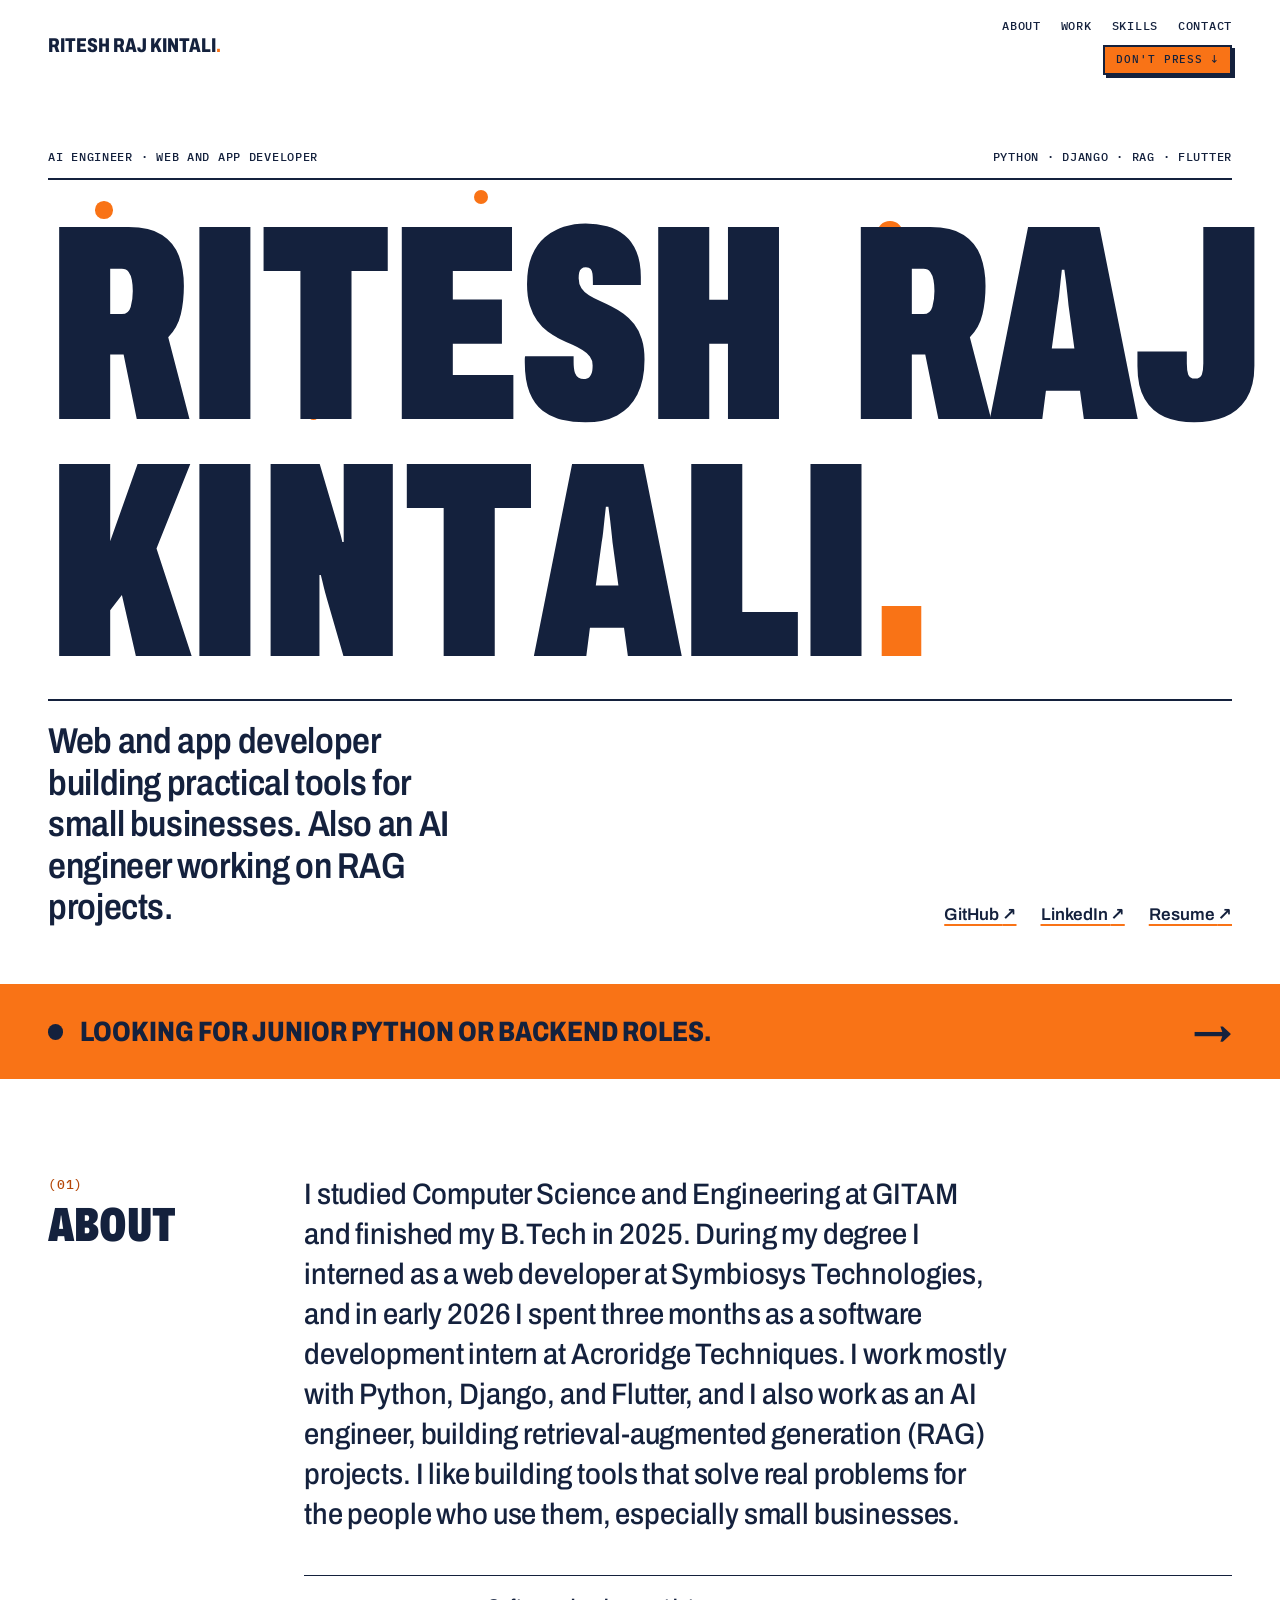
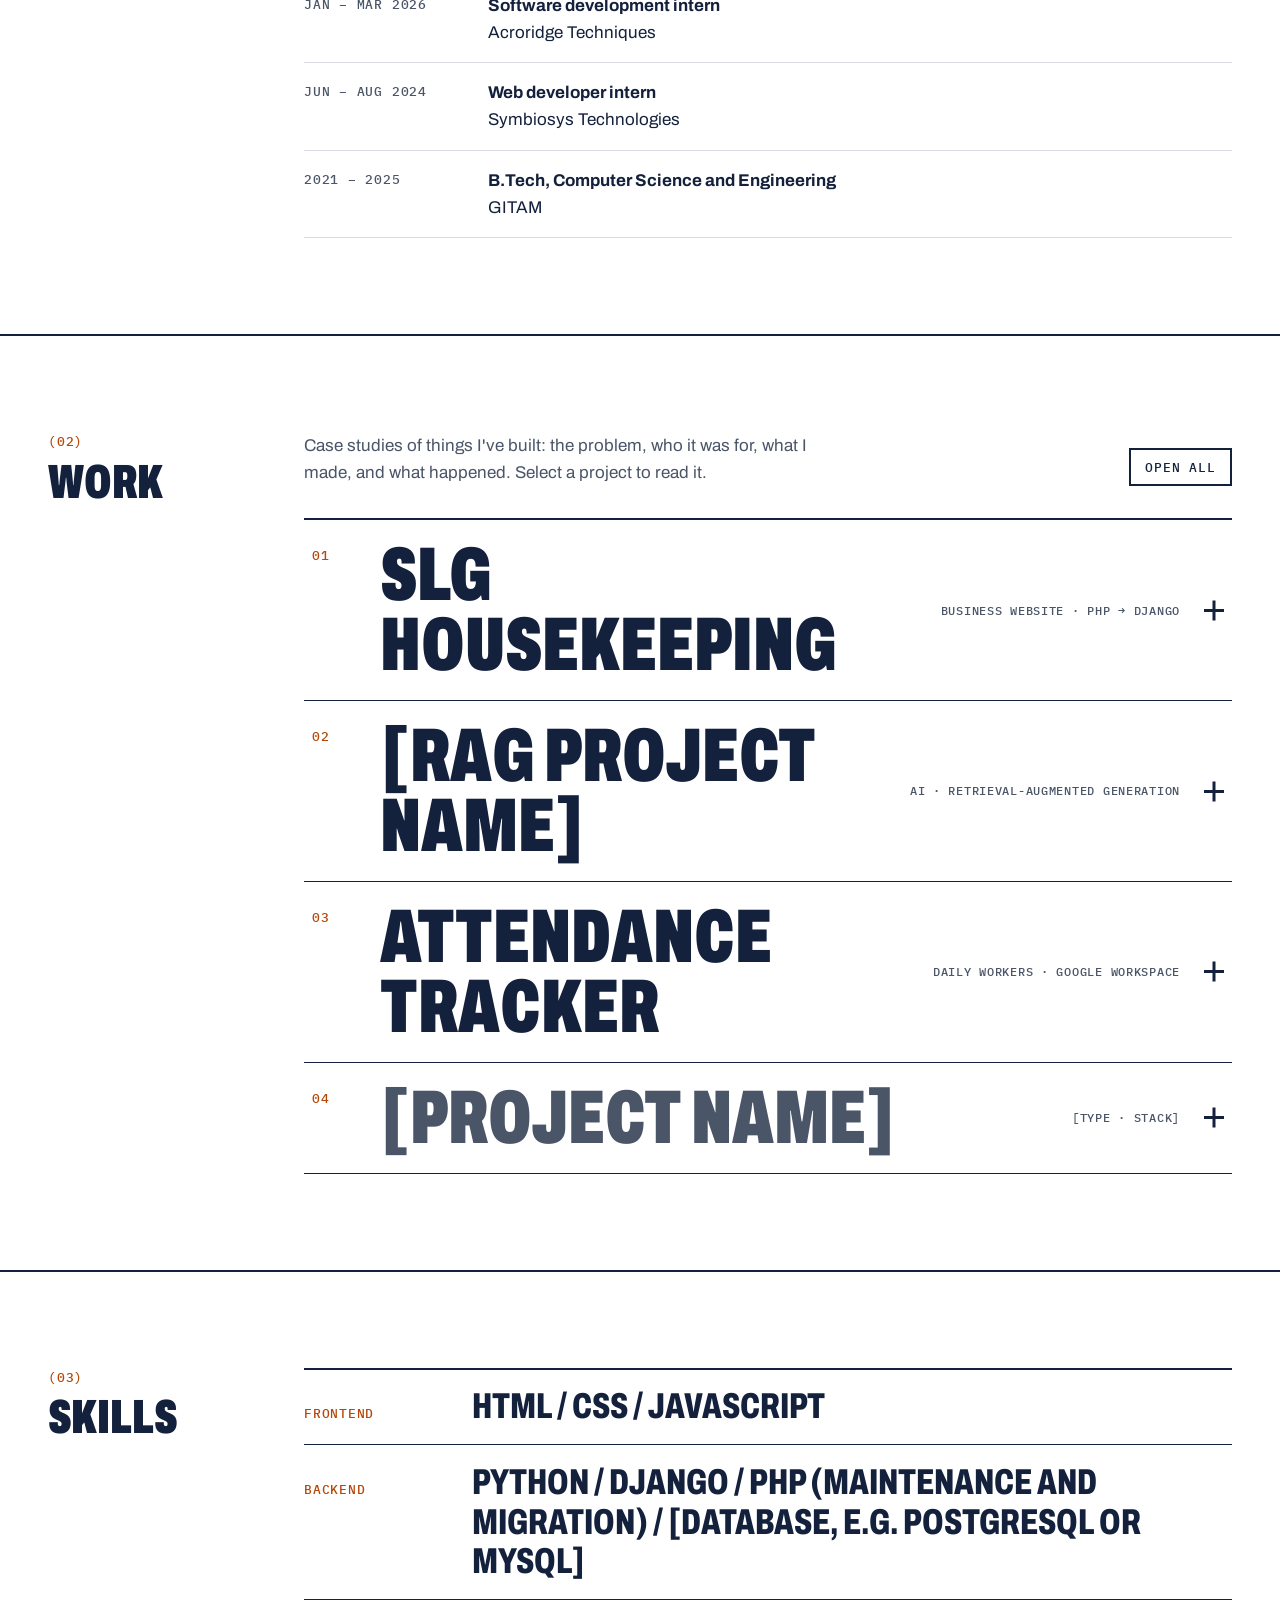
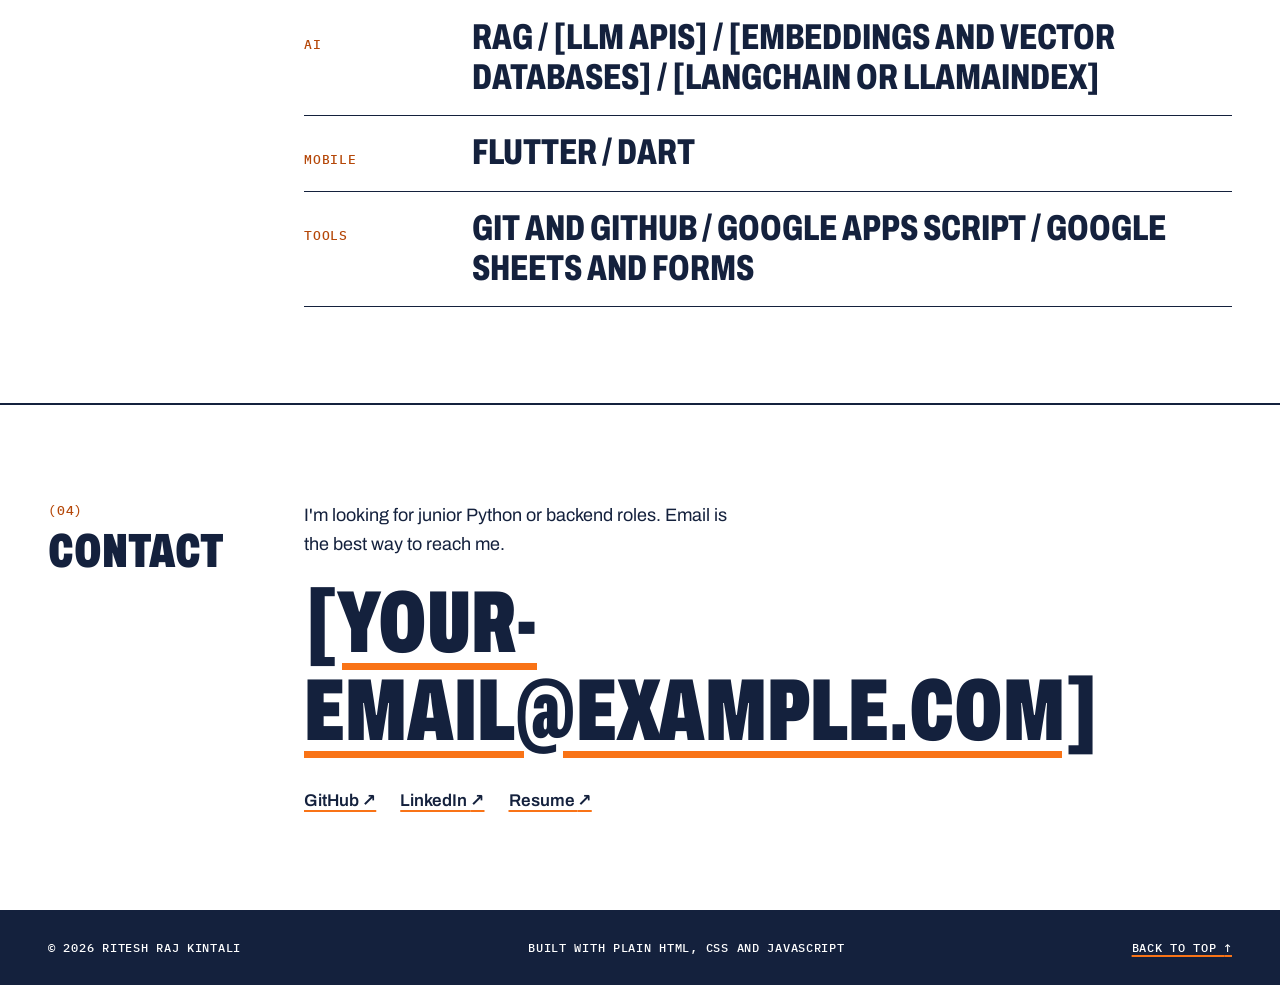
==== index.html @ 876ad963 "Add the "Don't press" crash with a bandaged character A button in the header, under Contact, breaks " ====
<!doctype html>
<html lang="en">
<head>
  <meta charset="utf-8">
  <meta name="viewport" content="width=device-width, initial-scale=1">
  <title>Ritesh Raj Kintali, AI engineer and developer</title>
  <meta name="description" content="Ritesh Raj Kintali is an AI engineer and web and app developer building practical tools for small businesses, including RAG projects. Looking for junior Python or backend roles.">
  <link rel="icon" href="data:image/svg+xml,%3Csvg xmlns='http://www.w3.org/2000/svg' viewBox='0 0 32 32'%3E%3Crect width='32' height='32' fill='%2314213D'/%3E%3Ctext x='6' y='25' font-family='Arial Narrow,Arial,sans-serif' font-size='24' font-weight='900' fill='%23fff'%3ER%3C/text%3E%3Ccircle cx='25' cy='22' r='3.5' fill='%23F97316'/%3E%3C/svg%3E">
  <link rel="preconnect" href="https://fonts.googleapis.com">
  <link rel="preconnect" href="https://fonts.gstatic.com" crossorigin>
  <link href="https://fonts.googleapis.com/css2?family=Archivo:wdth,wght@62..125,400..900&family=IBM+Plex+Mono:wght@400;500&display=swap" rel="stylesheet">
  <link rel="stylesheet" href="styles.css">
  <script>document.documentElement.classList.add('js');</script>
  <script src="transition.js" defer></script>
  <script src="script.js" defer></script>
</head>
<body>
  <a class="skip-link" href="#main">Skip to content</a>

  <header class="site-header">
    <div class="wrap header-inner">
      <a class="wordmark" href="#top">Ritesh Raj Kintali<span aria-hidden="true">.</span></a>
      <div class="header-nav">
        <nav aria-label="Primary">
          <ul class="nav-list">
            <li><a href="#about">About</a></li>
            <li><a href="#work">Work</a></li>
            <li><a href="#skills">Skills</a></li>
            <li><a href="#contact">Contact</a></li>
          </ul>
        </nav>
        <!-- Breaks everything on screen into pieces that fall to the floor, drops the
             character on top, then rebuilds the page (script.js) -->
        <button class="break-btn" type="button">Don't press <span aria-hidden="true">↓</span></button>
        <p class="break-status sr-only" aria-live="polite"></p>
      </div>
    </div>
  </header>

  <main id="main">

    <!-- Hero -->
    <section class="hero" id="top" aria-labelledby="hero-name">
      <div class="wrap">
        <div class="hero-top reveal">
          <span>AI engineer · Web and app developer</span>
          <span>Python · Django · RAG · Flutter</span>
        </div>

        <div class="hero-stage">
          <!--
            The character, drawn from Ritesh's illustration. While he moonwalks in he sits behind
            the name (passing behind "RITESH"); once he stops he comes in front of it and leans on
            the "H": left arm across its top, hand draping down its front, legs crossed.
            In the viewBox, y=360 is the baseline, x=60 is the right edge of the "H" and y=110 is
            its top (script.js lines these up with the real letter).
          -->
          <svg class="char char-back" viewBox="-20 -25 220 395" aria-hidden="true" focusable="false">
            <ellipse class="h-lean" cx="132" cy="363" rx="64" ry="5" fill="#14213d" opacity="0.14"/>
            <g class="h-walk h-leg h-leg-l"><path d="M100 214 L100 340" stroke="#1e2b4d" stroke-width="30" stroke-linecap="round" fill="none"/><g transform="rotate(0 98 352)"><path d="M78 354 Q78 343 90 343 L104 343 Q118 345 119 354 L119 359 L78 359 Z" fill="#ffffff" stroke="#c9ced8" stroke-width="2.5" stroke-linejoin="round"/><path d="M78 355 L119 355 M92 347 L102 347" stroke="#c9ced8" stroke-width="2.5" stroke-linecap="round"/></g></g>
            <g class="h-walk h-leg h-leg-r"><path d="M134 214 L136 340" stroke="#1e2b4d" stroke-width="30" stroke-linecap="round" fill="none"/><g transform="rotate(0 140 352)"><path d="M120 354 Q120 343 132 343 L146 343 Q160 345 161 354 L161 359 L120 359 Z" fill="#ffffff" stroke="#c9ced8" stroke-width="2.5" stroke-linejoin="round"/><path d="M120 355 L161 355 M134 347 L144 347" stroke="#c9ced8" stroke-width="2.5" stroke-linecap="round"/></g></g>
            <g class="h-lean"><path d="M134 214 Q130 280 120 338" stroke="#1e2b4d" stroke-width="30" stroke-linecap="round" fill="none"/><g transform="rotate(0 118 351)"><path d="M98 353 Q98 342 110 342 L124 342 Q138 344 139 353 L139 358 L98 358 Z" fill="#ffffff" stroke="#c9ced8" stroke-width="2.5" stroke-linejoin="round"/><path d="M98 354 L139 354 M112 346 L122 346" stroke="#c9ced8" stroke-width="2.5" stroke-linecap="round"/></g></g>
            <g class="h-lean"><path d="M98 214 Q112 276 150 324" stroke="#1e2b4d" stroke-width="30" stroke-linecap="round" fill="none"/><path d="M106 240 Q114 270 132 296" stroke="#14213d" stroke-width="2.5" stroke-linecap="round" fill="none" opacity="0.6"/><g transform="rotate(-28 158 340)"><path d="M138 342 Q138 331 150 331 L164 331 Q178 333 179 342 L179 347 L138 347 Z" fill="#ffffff" stroke="#c9ced8" stroke-width="2.5" stroke-linejoin="round"/><path d="M138 343 L179 343 M152 335 L162 335" stroke="#c9ced8" stroke-width="2.5" stroke-linecap="round"/></g></g>
            <rect x="90" y="82" width="20" height="30" fill="#de9466"/>
            <path d="M62 128 Q64 110 86 106 L130 106 Q152 110 156 130 L170 204 L64 210 Z" fill="#f97316"/>
            <path d="M64 202 L170 196 L172 214 L66 220 Z" fill="#ea6a0c"/>
            <path d="M92 210 L94 186 Q96 176 108 176 L138 174 Q150 174 152 184 L156 206" fill="none" stroke="#c2410c" stroke-width="3" stroke-linecap="round" stroke-linejoin="round"/>
            <path d="M150 140 L160 196" stroke="#ea6a0c" stroke-width="3" stroke-linecap="round" opacity="0.7"/>
            <path d="M82 108 Q100 134 124 106 Q114 98 102 98 Q90 98 82 108 Z" fill="#c2410c"/>
            <path d="M78 110 Q100 142 128 108" stroke="#ea6a0c" stroke-width="7" stroke-linecap="round" fill="none"/>
            <path d="M96 118 L95 150 M112 118 L114 150" stroke="#14213d" stroke-width="3" stroke-linecap="round"/>
            <g class="h-walk h-arm h-arm-l"><path d="M70 120 Q58 164 60 196" stroke="#f97316" stroke-width="26" stroke-linecap="round" stroke-linejoin="round" fill="none"/><circle cx="60" cy="196" r="13" fill="#ea6a0c"/><ellipse cx="60" cy="210" rx="10.5" ry="12" transform="rotate(0 60 210)" fill="#f1b48a"/></g>
            <g class="h-walk h-arm h-arm-r"><path d="M152 122 Q166 164 164 196" stroke="#f97316" stroke-width="26" stroke-linecap="round" stroke-linejoin="round" fill="none"/><circle cx="164" cy="196" r="13" fill="#ea6a0c"/><ellipse cx="164" cy="210" rx="10.5" ry="12" transform="rotate(0 164 210)" fill="#f1b48a"/></g>
            <g class="h-lean h-pocket"><path d="M150 122 Q178 150 170 172 L144 190" stroke="#f97316" stroke-width="26" stroke-linecap="round" stroke-linejoin="round" fill="none"/><circle cx="146" cy="189" r="12" fill="#ea6a0c"/></g>
            <g class="h-wave"><path d="M150 122 Q178 114 182 86" stroke="#f97316" stroke-width="26" stroke-linecap="round" stroke-linejoin="round" fill="none"/><circle cx="182" cy="86" r="13" fill="#ea6a0c"/><circle cx="184" cy="76" r="7.5" fill="#111827"/><ellipse cx="185" cy="62" rx="11" ry="14" transform="rotate(0 185 62)" fill="#f1b48a"/><path d="M176.5 54 L173.5 41 M182 50 L180.5 36 M188 50 L189 36 M193.5 54 L196.5 42" stroke="#f1b48a" stroke-width="4.5" stroke-linecap="round"/><path d="M175 68 L165 60" stroke="#f1b48a" stroke-width="5" stroke-linecap="round"/></g>
            <g class="h-lean h-drape"><path d="M74 118 Q40 100 4 102" stroke="#f97316" stroke-width="26" stroke-linecap="round" stroke-linejoin="round" fill="none"/><path d="M4 104 Q12 118 28 126" stroke="#f97316" stroke-width="22" stroke-linecap="round" stroke-linejoin="round" fill="none"/><circle cx="29" cy="126" r="11.5" fill="#ea6a0c"/><ellipse cx="36" cy="142" rx="10" ry="15" transform="rotate(-14 36 142)" fill="#f1b48a"/><path d="M29.5 150 L27.5 160 M34 152.5 L33 163.5 M38.5 153 L38.5 164 M43 150 L43.5 160" stroke="#f1b48a" stroke-width="3.6" stroke-linecap="round"/></g>
            <g class="hurt-only">
              <g transform="rotate(38 17 115)"><rect x="6" y="108" width="22" height="14" rx="3" fill="#ffffff" stroke="#c9ced8" stroke-width="1.5"/><path d="M12 108 L12 122 M19 108 L19 122" stroke="#e5e7eb" stroke-width="1.5"/></g>
              <g transform="rotate(30 126 284)"><rect x="114" y="280" width="24" height="8" rx="3" fill="#f3d2ab" stroke="#d7ae84" stroke-width="1"/><rect x="122" y="272" width="8" height="24" rx="3" fill="#f3d2ab" stroke="#d7ae84" stroke-width="1"/></g>
            </g>
            <g class="char-head"><use href="#rrk-head" x="23" y="-27" width="152" height="142.5"/><use class="hurt-only" href="#rrk-head-hurt" x="23" y="-27" width="152" height="142.5"/></g>
          </svg>

          <!--
            Intro (script.js): the full name shows first, then the letters of "RAJ" and
            "KINTALI" fall away, "RITESH." grows to fill the width, and the character walks in.
            Without JavaScript the full name simply stays.
          -->
          <h1 class="hero-name" id="hero-name">
            <span class="sr-only">Ritesh Raj Kintali</span>
            <span class="hero-line hero-line-1" aria-hidden="true"><span class="hero-keep">Rites<span class="hero-h">h</span><span class="hero-dot hero-dot-final">.</span><span class="hero-baseline"></span></span><span class="hero-out hero-raj">Raj</span></span>
            <span class="hero-line hero-line-2 hero-out" aria-hidden="true">Kintali<span class="hero-dot">.</span></span>
          </h1>

          <div class="hero-dots" aria-hidden="true">
            <span style="--x: 4%;  --y: 4%;  --s: 1.1rem"></span>
            <span style="--x: 22%; --y: 44%; --s: 0.7rem"></span>
            <span style="--x: 70%; --y: 8%;  --s: 1.6rem"></span>
            <span style="--x: 36%; --y: 2%;  --s: 0.9rem"></span>
          </div>
        </div>

        <div class="hero-row reveal">
          <p class="hero-lede">Web and app developer building practical tools for small businesses. Also an AI engineer working on RAG projects.</p>
          <ul class="hero-links">
            <!-- PLACEHOLDER: replace with your GitHub profile URL -->
            <li><a href="https://github.com/your-username">GitHub <span aria-hidden="true">↗</span></a></li>
            <!-- PLACEHOLDER: replace with your LinkedIn profile URL -->
            <li><a href="https://www.linkedin.com/in/your-profile">LinkedIn <span aria-hidden="true">↗</span></a></li>
            <!-- Opens resume.html with the circle transition. PLACEHOLDER: add resume.pdf to the project root -->
            <li><a href="resume.html" data-transition="Opening resume">Resume <span aria-hidden="true">↗</span></a></li>
          </ul>
        </div>
      </div>

      <a class="cta-bar" href="#contact">
        <span class="wrap cta-inner">
          <span><span class="status-dot" aria-hidden="true"></span>Looking for junior Python or backend roles.</span>
          <span class="cta-arrow" aria-hidden="true">→</span>
        </span>
      </a>
    </section>

    <!-- 01 About -->
    <section class="section wrap" id="about" data-buddy="Psst! Over here. This is a quick intro about me." data-pose="point" data-side="left" aria-labelledby="about-title">
      <header class="section-head reveal">
        <span class="section-num">(01)</span>
        <h2 id="about-title">About</h2>
      </header>
      <div class="section-body">
        <p class="statement reveal">I studied Computer Science and Engineering at GITAM and finished my B.Tech in 2025. During my degree I interned as a web developer at Symbiosys Technologies, and in early 2026 I spent three months as a software development intern at Acroridge Techniques. I work mostly with Python, Django, and Flutter, and I also work as an AI engineer, building retrieval-augmented generation (RAG) projects. I like building tools that solve real problems for the people who use them, especially small businesses.</p>
        <dl class="timeline reveal">
          <div>
            <dt>Jan – Mar 2026</dt>
            <dd><strong>Software development intern</strong> Acroridge Techniques</dd>
          </div>
          <div>
            <dt>Jun – Aug 2024</dt>
            <dd><strong>Web developer intern</strong> Symbiosys Technologies</dd>
          </div>
          <div>
            <dt>2021 – 2025</dt>
            <dd><strong>B.Tech, Computer Science and Engineering</strong> GITAM</dd>
          </div>
        </dl>
      </div>
    </section>

    <!-- 02 Work -->
    <section class="section wrap" id="work" data-buddy="Look! My projects. Click one to read the case study." data-pose="point" data-side="right" aria-labelledby="work-title">
      <header class="section-head reveal">
        <span class="section-num">(02)</span>
        <h2 id="work-title">Work</h2>
      </header>
      <div class="section-body">
        <div class="work-intro reveal">
          <p>Case studies of things I've built: the problem, who it was for, what I made, and what happened. Select a project to read it.</p>
          <button class="work-all" type="button" aria-pressed="false" hidden>Open all</button>
        </div>

        <ol class="work-list">

          <li class="work-item reveal" data-preview-title="slghk.in" data-preview-meta="Django · Live · Maintained by me">
            <h3 class="work-heading">
              <button class="work-toggle" type="button" aria-expanded="false" aria-controls="case-slg">
                <span class="work-num">01</span>
                <span class="work-name">SLG Housekeeping</span>
                <span class="work-meta">Business website · PHP → Django</span>
                <span class="work-icon" aria-hidden="true"></span>
              </button>
            </h3>
            <div class="work-panel" id="case-slg">
              <div class="work-panel-inner">
                <p class="case-role"><span class="label">My role</span> I built the website, moved it from PHP to Django, and maintain it.</p>
                <p class="case-link"><a href="https://slghk.in">Visit slghk.in <span aria-hidden="true">↗</span></a></p>
                <dl class="case-body">
                  <div>
                    <dt>Problem</dt>
                    <dd>[What wasn't working for the business before this site, or before the move to Django.]</dd>
                  </div>
                  <div>
                    <dt>Who it was for</dt>
                    <dd>SLG Housekeeping. [One line on what the business does and who its customers are.]</dd>
                  </div>
                  <div>
                    <dt>What I built</dt>
                    <dd>The business website at slghk.in. The original version ran on PHP [that I built / that I took over]. I rebuilt it in Django and still maintain it, which covers [content updates, fixes, hosting, etc.].</dd>
                  </div>
                  <div>
                    <dt>Tools</dt>
                    <dd class="tools">Python · Django · HTML · CSS · PHP (original site) · [hosting, database]</dd>
                  </div>
                  <div>
                    <dt>Challenges</dt>
                    <dd>[What was hard about the migration, such as keeping existing URLs working, moving content over, or avoiding downtime.]</dd>
                  </div>
                  <div>
                    <dt>What I changed</dt>
                    <dd>[What is different after the move to Django, for the business and for you as the maintainer.]</dd>
                  </div>
                  <div>
                    <dt>Result</dt>
                    <dd>The site is live at slghk.in, running on Django. [Add any outcome you can back up. Leave out numbers you can't verify.]</dd>
                  </div>
                </dl>
              </div>
            </div>
          </li>

          <li class="work-item reveal" data-preview-title="[RAG project name]" data-preview-meta="Python · RAG · [LLM, vector database]">
            <h3 class="work-heading">
              <button class="work-toggle" type="button" aria-expanded="false" aria-controls="case-rag">
                <span class="work-num">02</span>
                <span class="work-name">[RAG project name]</span>
                <span class="work-meta">AI · Retrieval-augmented generation</span>
                <span class="work-icon" aria-hidden="true"></span>
              </button>
            </h3>
            <div class="work-panel" id="case-rag">
              <div class="work-panel-inner">
                <p class="case-role"><span class="label">My role</span> [Your role, e.g. designed and built the whole pipeline.]</p>
                <p class="case-link">[Link to the repo, demo, or write-up]</p>
                <dl class="case-body">
                  <div>
                    <dt>Problem</dt>
                    <dd>[What question people needed answered, and why searching the documents by hand didn't work.]</dd>
                  </div>
                  <div>
                    <dt>Who it was for</dt>
                    <dd>[Who uses it, and what documents or data it answers from.]</dd>
                  </div>
                  <div>
                    <dt>What I built</dt>
                    <dd>A retrieval-augmented generation (RAG) system. It [splits the documents into chunks, turns them into embeddings, stores them in a vector database, finds the most relevant chunks for each question, and passes them to an LLM to write the answer]. [Edit this to match what your project actually does.]</dd>
                  </div>
                  <div>
                    <dt>Tools</dt>
                    <dd class="tools">Python · [LLM, e.g. GPT, Claude, or Llama] · [embedding model] · [vector database, e.g. FAISS, Chroma, or pgvector] · [framework, e.g. LangChain or LlamaIndex]</dd>
                  </div>
                  <div>
                    <dt>Challenges</dt>
                    <dd>[What was hard, such as choosing a chunk size, getting relevant results back, or stopping the model from making things up.]</dd>
                  </div>
                  <div>
                    <dt>What I changed</dt>
                    <dd>[What you changed after testing it, and why.]</dd>
                  </div>
                  <div>
                    <dt>Result</dt>
                    <dd>[What it can do now. Only include results you can back up.]</dd>
                  </div>
                </dl>
              </div>
            </div>
          </li>

          <li class="work-item reveal" data-preview-title="Attendance tracker" data-preview-meta="Google Forms · Sheets · Apps Script">
            <h3 class="work-heading">
              <button class="work-toggle" type="button" aria-expanded="false" aria-controls="case-attendance">
                <span class="work-num">03</span>
                <span class="work-name">Attendance tracker</span>
                <span class="work-meta">Daily workers · Google Workspace</span>
                <span class="work-icon" aria-hidden="true"></span>
              </button>
            </h3>
            <div class="work-panel" id="case-attendance">
              <div class="work-panel-inner">
                <p class="case-role"><span class="label">My role</span> [Your role, e.g. built it on my own for a client.]</p>
                <p class="case-link">[Link to a demo, screenshots, or write-up]</p>
                <dl class="case-body">
                  <div>
                    <dt>Problem</dt>
                    <dd>[How attendance was recorded before, and what went wrong with it.]</dd>
                  </div>
                  <div>
                    <dt>Who it was for</dt>
                    <dd>[The business or team, and who fills in attendance: workers, supervisors, or both.]</dd>
                  </div>
                  <div>
                    <dt>What I built</dt>
                    <dd>A daily attendance tracker on Google Workspace. A Google Form collects each day's attendance, responses go into a Google Sheet, and Apps Script [what your script does, e.g. builds summaries, flags missing entries, or sends reports].</dd>
                  </div>
                  <div>
                    <dt>Tools</dt>
                    <dd class="tools">Google Forms · Google Sheets · Apps Script</dd>
                  </div>
                  <div>
                    <dt>Challenges</dt>
                    <dd>[What was hard, such as duplicate submissions, people forgetting to submit, or Apps Script limits.]</dd>
                  </div>
                  <div>
                    <dt>What I changed</dt>
                    <dd>[What you changed after people started using it, based on their feedback.]</dd>
                  </div>
                  <div>
                    <dt>Result</dt>
                    <dd>[What happened after it was in use. Only include results you can back up.]</dd>
                  </div>
                </dl>
              </div>
            </div>
          </li>

          <!--
            ADD NEW PROJECTS HERE.
            Copy one of the <li class="work-item"> blocks above, paste it here,
            change the number, the data-preview-* text, and the id / aria-controls
            pair (they must match and be unique). Then delete the placeholder below.
          -->
          <li class="work-item work-item--placeholder reveal" data-preview-title="[Project name]" data-preview-meta="[Tools]">
            <h3 class="work-heading">
              <button class="work-toggle" type="button" aria-expanded="false" aria-controls="case-next">
                <span class="work-num">04</span>
                <span class="work-name">[Project name]</span>
                <span class="work-meta">[Type · stack]</span>
                <span class="work-icon" aria-hidden="true"></span>
              </button>
            </h3>
            <div class="work-panel" id="case-next">
              <div class="work-panel-inner">
                <p class="case-role"><span class="label">My role</span> [Your role]</p>
                <p class="case-link">[Link]</p>
                <dl class="case-body">
                  <div><dt>Problem</dt><dd>[Problem]</dd></div>
                  <div><dt>Who it was for</dt><dd>[Who it was for]</dd></div>
                  <div><dt>What I built</dt><dd>[What you built]</dd></div>
                  <div><dt>Tools</dt><dd class="tools">[Tools]</dd></div>
                  <div><dt>Challenges</dt><dd>[Challenges]</dd></div>
                  <div><dt>What I changed</dt><dd>[What you changed]</dd></div>
                  <div><dt>Result</dt><dd>[Result]</dd></div>
                </dl>
              </div>
            </div>
          </li>

        </ol>
      </div>
    </section>

    <!-- 03 Skills -->
    <section class="section wrap" id="skills" data-buddy="Just hanging around. These are the tools I work with." data-pose="wave" data-side="top" aria-labelledby="skills-title">
      <header class="section-head reveal">
        <span class="section-num">(03)</span>
        <h2 id="skills-title">Skills</h2>
      </header>
      <div class="section-body">
        <dl class="skills reveal">
          <div>
            <dt>Frontend</dt>
            <dd>HTML / CSS / JavaScript</dd>
          </div>
          <div>
            <dt>Backend</dt>
            <dd>Python / Django / PHP (maintenance and migration) / [Database, e.g. PostgreSQL or MySQL]</dd>
          </div>
          <div>
            <dt>AI</dt>
            <dd>RAG / [LLM APIs] / [Embeddings and vector databases] / [LangChain or LlamaIndex]</dd>
          </div>
          <div>
            <dt>Mobile</dt>
            <dd>Flutter / Dart</dd>
          </div>
          <div>
            <dt>Tools</dt>
            <dd>Git and GitHub / Google Apps Script / Google Sheets and Forms</dd>
          </div>
        </dl>
      </div>
    </section>

    <!-- 04 Contact -->
    <section class="section wrap contact" id="contact" data-buddy="You made it! Say hello, I'd love to hear from you." data-pose="cheer" data-side="bottom" aria-labelledby="contact-title">
      <header class="section-head reveal">
        <span class="section-num">(04)</span>
        <h2 id="contact-title">Contact</h2>
      </header>
      <div class="section-body reveal">
        <p class="contact-lede">I'm looking for junior Python or backend roles. Email is the best way to reach me.</p>
        <!-- PLACEHOLDER: replace both the href and the link text with your email -->
        <a class="contact-email" href="mailto:your-email@example.com">[your-email@example.com]</a>
        <ul class="contact-links">
          <li><a href="https://github.com/your-username">GitHub <span aria-hidden="true">↗</span></a></li>
          <li><a href="https://www.linkedin.com/in/your-profile">LinkedIn <span aria-hidden="true">↗</span></a></li>
          <li><a href="resume.html" data-transition="Opening resume">Resume <span aria-hidden="true">↗</span></a></li>
        </ul>
      </div>
    </section>

  </main>

  <footer class="site-footer">
    <div class="wrap footer-inner">
      <p>© <span id="year">2026</span> Ritesh Raj Kintali</p>
      <p>Built with plain HTML, CSS and JavaScript</p>
      <p><a href="#top">Back to top <span aria-hidden="true">↑</span></a></p>
    </div>
  </footer>

  <!-- Shared head drawing, used by the hero character and the guide -->
  <svg class="svg-defs" aria-hidden="true" focusable="false">
    <symbol id="rrk-head" viewBox="0 0 160 150">
      <ellipse cx="45" cy="82" rx="8" ry="11" fill="#f1b48a"/>
      <ellipse cx="115" cy="82" rx="8" ry="11" fill="#f1b48a"/>
      <ellipse cx="46" cy="83" rx="3.5" ry="6" fill="#de9466"/>
      <ellipse cx="114" cy="83" rx="3.5" ry="6" fill="#de9466"/>
      <path d="M47 72 C47 46 61 34 80 34 C99 34 113 46 113 72 C113 102 99 121 80 121 C61 121 47 102 47 72 Z" fill="#f1b48a"/>
      <path d="M43 80 C36 42 54 20 80 18 C106 16 124 34 119 70 L115 80 C114 64 110 56 104 51 C96 55 86 53 78 47 C71 53 61 57 51 57 C49 64 47 72 46 82 Z" fill="#111827"/>
      <path d="M44 46 C44 24 62 11 86 12 C106 13 120 24 121 42 C116 36 109 33 101 33 C105 28 100 23 93 25 C82 22 60 30 44 46 Z" fill="#111827"/>
      <path d="M50 58 C58 38 86 30 112 44 C100 44 92 48 88 58 C80 49 66 50 50 58 Z" fill="#111827"/>
      <path d="M68 20 C78 15 92 15 102 20 M62 46 C72 39 86 37 98 40" stroke="#374151" stroke-width="3" stroke-linecap="round" fill="none"/>
      <path d="M60 66 Q67 61 74 64 M86 64 Q93 61 100 66" stroke="#111827" stroke-width="4" stroke-linecap="round" fill="none"/>
      <g class="head-eyes">
        <g class="head-pupils">
          <ellipse cx="67" cy="76" rx="3.8" ry="4.8" fill="#1f2937"/>
          <ellipse cx="93" cy="76" rx="3.8" ry="4.8" fill="#1f2937"/>
          <circle cx="68.3" cy="74.4" r="1.2" fill="#ffffff"/>
          <circle cx="94.3" cy="74.4" r="1.2" fill="#ffffff"/>
        </g>
      </g>
      <circle cx="58" cy="92" r="6" fill="#f08b6e" opacity="0.35"/>
      <circle cx="102" cy="92" r="6" fill="#f08b6e" opacity="0.35"/>
      <path d="M80 80 Q76.5 89 82 90" stroke="#de9466" stroke-width="2.5" stroke-linecap="round" fill="none"/>
      <path d="M66 98 Q80 113 94 98 Q80 102 66 98 Z" fill="#7f1d1d"/>
      <path d="M68 99 Q80 103 92 99 L90.5 102 Q80 105.5 69.5 102 Z" fill="#ffffff"/>
    </symbol>
    <!-- Injuries drawn on the same grid as rrk-head. Placed over each head with a <use class="hurt-only">,
         shown after the "Don't press" crash (class is-hurt on <html>) until the page is reloaded. -->
    <symbol id="rrk-head-hurt" viewBox="0 0 160 150">
        <ellipse cx="67" cy="82" rx="10" ry="6.5" fill="#7c3aed" opacity="0.22"/>
        <path d="M43 52 Q80 33 119 45 L120 58 Q80 46 44 65 Z" fill="#ffffff" stroke="#c9ced8" stroke-width="1.5" stroke-linejoin="round"/>
        <path d="M54 52 L57 60 M66 46 L68 54 M100 43 L101 51" stroke="#e5e7eb" stroke-width="1.5" stroke-linecap="round"/>
        <path d="M118 48 L132 40 L131 54 Z M119 55 L133 60 L122 65 Z" fill="#ffffff" stroke="#c9ced8" stroke-width="1.5" stroke-linejoin="round"/>
        <g transform="rotate(-24 103 92)">
          <rect x="91" y="88.5" width="24" height="8" rx="3" fill="#f3d2ab" stroke="#d7ae84" stroke-width="1"/>
          <rect x="99" y="80.5" width="8" height="24" rx="3" fill="#f3d2ab" stroke="#d7ae84" stroke-width="1"/>
        </g>
    </symbol>
  </svg>

  <!-- Guide: once the hero is out of view he plays hide-and-seek. He ducks out while you
       scroll, then sneaks back in from the side each section names in data-side
       (left, right, top or bottom) and points at it. -->
  <button class="guide" type="button" aria-label="Back to top" data-pose="point" data-side="left">
    <span class="guide-bubble" aria-hidden="true"></span>
    <span class="guide-figure">
      <svg viewBox="0 0 180 300" aria-hidden="true" focusable="false">
        <path class="g-rope" d="M60 288 L80 270 L100 288 M80 270 L80 1400" stroke="#14213d" stroke-width="3" stroke-linecap="round" fill="none"/>
        <ellipse class="g-shadow" cx="80" cy="294" rx="44" ry="6" fill="#14213d" opacity="0.12"/>
        <g class="g-leg g-leg-l">
          <path d="M46 212 L79 212 L74 280 L53 280 Z" fill="#1e2b4d"/>
          <path d="M62 222 L60 278" stroke="#14213d" stroke-width="2" opacity="0.6"/>
          <path d="M42 286 Q42 276 53 276 L73 276 Q78 276 78 282 L78 292 L42 292 Z" fill="#ffffff" stroke="#c9ced8" stroke-width="2" stroke-linejoin="round"/>
          <path d="M42 288 L78 288 M56 280 L66 280" stroke="#c9ced8" stroke-width="2" stroke-linecap="round"/>
        </g>
        <g class="g-leg g-leg-r">
          <path d="M81 212 L114 212 L107 280 L86 280 Z" fill="#1e2b4d"/>
          <path d="M98 222 L100 278" stroke="#14213d" stroke-width="2" opacity="0.6"/>
          <path d="M82 282 Q82 276 87 276 L107 276 Q118 276 118 286 L118 292 L82 292 Z" fill="#ffffff" stroke="#c9ced8" stroke-width="2" stroke-linejoin="round"/>
          <path d="M82 288 L118 288 M94 280 L104 280" stroke="#c9ced8" stroke-width="2" stroke-linecap="round"/>
        </g>
        <rect x="72" y="110" width="16" height="24" fill="#de9466"/>
        <path d="M38 150 Q40 132 60 128 L100 128 Q120 132 122 150 L125 206 L35 206 Z" fill="#f97316"/>
        <rect x="35" y="200" width="90" height="15" rx="5" fill="#ea6a0c"/>
        <path d="M44 156 L46 196 M116 156 L114 196" stroke="#ea6a0c" stroke-width="3" stroke-linecap="round"/>
        <path d="M54 202 L56 184 Q58 172 68 172 L92 172 Q102 172 104 184 L106 202" fill="none" stroke="#c2410c" stroke-width="2.5" stroke-linecap="round" stroke-linejoin="round"/>
        <path d="M56 128 Q80 160 104 128 Q96 120 80 120 Q64 120 56 128 Z" fill="#c2410c"/>
        <path d="M52 130 Q80 166 108 130" stroke="#ea6a0c" stroke-width="6" stroke-linecap="round" fill="none"/>
        <path d="M72 142 L71 170 M88 142 L89 170" stroke="#14213d" stroke-width="2.5" stroke-linecap="round"/>
        <rect x="69.5" y="169" width="3" height="6" rx="1" fill="#14213d"/>
        <rect x="87.5" y="169" width="3" height="6" rx="1" fill="#14213d"/>
        <g class="g-pose g-arm g-arm-l g-arm-l-down">
<path d="M44 140 Q34 168 36 196" stroke="#f97316" stroke-width="20" stroke-linecap="round" stroke-linejoin="round" fill="none"/>
<circle cx="36" cy="196" r="11.0" fill="#ea6a0c"/>
<ellipse cx="35" cy="210" rx="9.0" ry="10.4" fill="#f1b48a"/>
</g>
        <g class="g-pose g-arm g-arm-r g-arm-r-down">
<path d="M116 140 Q126 168 124 196" stroke="#f97316" stroke-width="20" stroke-linecap="round" stroke-linejoin="round" fill="none"/>
<circle cx="124" cy="196" r="11.0" fill="#ea6a0c"/>
<circle cx="124.5" cy="203.0" r="7.199999999999999" fill="#111827"/>
<ellipse cx="125" cy="210" rx="9.0" ry="10.4" fill="#f1b48a"/>
</g>
        <g class="g-pose g-arm-r-wave">
<path d="M116 140 Q140 136 141 112 L142 96" stroke="#f97316" stroke-width="20" stroke-linecap="round" stroke-linejoin="round" fill="none"/>
<circle cx="142" cy="96" r="11.0" fill="#ea6a0c"/>
<circle cx="142.5" cy="88.0" r="7.199999999999999" fill="#111827"/>
<ellipse cx="143" cy="80" rx="9.6" ry="12.4" fill="#f1b48a"/>
<path d="M137.5 72.0 L136.1 64.0" stroke="#f1b48a" stroke-width="4.0" stroke-linecap="round"/>
<path d="M141.2 72.0 L140.8 61.0" stroke="#f1b48a" stroke-width="4.0" stroke-linecap="round"/>
<path d="M144.8 72.0 L145.2 61.0" stroke="#f1b48a" stroke-width="4.0" stroke-linecap="round"/>
<path d="M148.5 72.0 L149.9 64.0" stroke="#f1b48a" stroke-width="4.0" stroke-linecap="round"/>
<path d="M135.0 82.0 L128.0 76.0" stroke="#f1b48a" stroke-width="4.4" stroke-linecap="round"/>
</g>
        <g class="g-pose g-arm-r-point">
<path d="M116 140 Q134 136 150 130" stroke="#f97316" stroke-width="20" stroke-linecap="round" stroke-linejoin="round" fill="none"/>
<circle cx="150" cy="130" r="11.0" fill="#ea6a0c"/>
<circle cx="155.0" cy="129.0" r="7.199999999999999" fill="#111827"/>
<ellipse cx="160" cy="128" rx="9.0" ry="10.4" fill="#f1b48a"/>
<path d="M166 127 L177 125" stroke="#f1b48a" stroke-width="5" stroke-linecap="round"/>
</g>
        <g class="g-pose g-arm-l-hip">
<path d="M44 140 Q18 156 30 178" stroke="#f97316" stroke-width="20" stroke-linecap="round" stroke-linejoin="round" fill="none"/>
<circle cx="30" cy="178" r="11.0" fill="#ea6a0c"/>
<ellipse cx="40" cy="182" rx="9.0" ry="10.4" fill="#f1b48a"/>
</g>
        <g class="g-pose g-arm-l-up">
<path d="M44 140 Q30 118 30 96" stroke="#f97316" stroke-width="20" stroke-linecap="round" stroke-linejoin="round" fill="none"/>
<circle cx="30" cy="96" r="11.0" fill="#ea6a0c"/>
<ellipse cx="29" cy="80" rx="9.6" ry="12.4" fill="#f1b48a"/>
<path d="M23.5 72.0 L22.1 64.0" stroke="#f1b48a" stroke-width="4.0" stroke-linecap="round"/>
<path d="M27.2 72.0 L26.8 61.0" stroke="#f1b48a" stroke-width="4.0" stroke-linecap="round"/>
<path d="M30.8 72.0 L31.2 61.0" stroke="#f1b48a" stroke-width="4.0" stroke-linecap="round"/>
<path d="M34.5 72.0 L35.9 64.0" stroke="#f1b48a" stroke-width="4.0" stroke-linecap="round"/>
<path d="M21.0 82.0 L14.0 76.0" stroke="#f1b48a" stroke-width="4.4" stroke-linecap="round"/>
</g>
        <g class="g-pose g-arm-r-up">
<path d="M116 140 Q130 118 130 96" stroke="#f97316" stroke-width="20" stroke-linecap="round" stroke-linejoin="round" fill="none"/>
<circle cx="130" cy="96" r="11.0" fill="#ea6a0c"/>
<circle cx="130.5" cy="88.0" r="7.199999999999999" fill="#111827"/>
<ellipse cx="131" cy="80" rx="9.6" ry="12.4" fill="#f1b48a"/>
<path d="M125.5 72.0 L124.1 64.0" stroke="#f1b48a" stroke-width="4.0" stroke-linecap="round"/>
<path d="M129.2 72.0 L128.8 61.0" stroke="#f1b48a" stroke-width="4.0" stroke-linecap="round"/>
<path d="M132.8 72.0 L133.2 61.0" stroke="#f1b48a" stroke-width="4.0" stroke-linecap="round"/>
<path d="M136.5 72.0 L137.9 64.0" stroke="#f1b48a" stroke-width="4.0" stroke-linecap="round"/>
<path d="M123.0 82.0 L116.0 76.0" stroke="#f1b48a" stroke-width="4.4" stroke-linecap="round"/>
</g>
        <g class="g-pose g-laptop">
          <path d="M44 140 Q36 166 54 184" stroke="#f97316" stroke-width="20" stroke-linecap="round" fill="none"/>
          <path d="M116 140 Q124 166 106 184" stroke="#f97316" stroke-width="20" stroke-linecap="round" fill="none"/>
          <rect x="40" y="146" width="80" height="50" rx="5" fill="#2a3a63"/>
          <circle cx="80" cy="171" r="6" fill="#f97316"/>
          <rect x="34" y="194" width="92" height="8" rx="4" fill="#d8dbe2"/>
          <ellipse cx="52" cy="192" rx="9" ry="10" fill="#f1b48a"/>
          <ellipse cx="108" cy="192" rx="9" ry="10" fill="#f1b48a"/>
          <circle cx="112" cy="182" r="6" fill="#111827"/>
        </g>
        <g class="g-head">
          <use href="#rrk-head" x="0" y="-6" width="160" height="150"/>
          <use class="hurt-only" href="#rrk-head-hurt" x="0" y="-6" width="160" height="150"/>
        </g>
      </svg>
    </span>
  </button>

  <!-- Hover preview for the work index (desktop pointers only, filled by script.js) -->
  <div class="preview" aria-hidden="true">
    <p class="preview-label">Preview</p>
    <p class="preview-title"></p>
    <p class="preview-meta"></p>
    <p class="preview-hint"></p>
  </div>
</body>
</html>
---- styles.css ----
/* ------------------------------------------------------------
   Tokens
   Orange #F97316 is for fills and decoration. Navy text on it is 5.7:1.
   Use --orange-text for any orange text on white.
------------------------------------------------------------ */
:root {
  --navy: #14213d;
  --navy-soft: #2a3a63;
  --paper: #ffffff;
  --paper-tint: #f6f4ef;
  --muted: #4a5568;
  --rule: #d8dbe2;
  --orange: #f97316;
  --orange-text: #b54708;

  --font-display: "Archivo", "Arial Narrow", "Helvetica Neue", Arial, sans-serif;
  --font-body: "Archivo", system-ui, -apple-system, "Segoe UI", sans-serif;
  --font-mono: "IBM Plex Mono", ui-monospace, "Cascadia Mono", Consolas, monospace;

  --gutter: clamp(1rem, 4vw, 3rem);
  --max: 80rem;
  --ease: cubic-bezier(0.2, 0.7, 0.2, 1);
}

/* ------------------------------------------------------------
   Base
------------------------------------------------------------ */
*,
*::before,
*::after {
  box-sizing: border-box;
}

html {
  -webkit-text-size-adjust: 100%;
}

@media (prefers-reduced-motion: no-preference) {
  html {
    scroll-behavior: smooth;
  }
}

body {
  margin: 0;
  background: var(--paper);
  color: var(--navy);
  font-family: var(--font-body);
  font-size: 1.0625rem;
  line-height: 1.6;
  overflow-x: hidden;
}

h1,
h2,
h3,
p,
ul,
ol,
dl,
dd {
  margin: 0;
}

ul,
ol {
  padding: 0;
  list-style: none;
}

a {
  color: inherit;
  text-decoration: underline;
  text-decoration-color: var(--orange);
  text-decoration-thickness: 2px;
  text-underline-offset: 0.22em;
  transition: color 200ms ease, text-decoration-color 200ms ease;
}

a:hover {
  color: var(--orange-text);
}

:focus-visible {
  outline: 3px solid var(--orange-text);
  outline-offset: 3px;
}

.wrap {
  width: 100%;
  max-width: var(--max);
  margin-inline: auto;
  padding-inline: var(--gutter);
}

.skip-link {
  position: absolute;
  left: 1rem;
  top: -3rem;
  z-index: 30;
  padding: 0.5rem 1rem;
  background: var(--navy);
  color: var(--paper);
}

.skip-link:focus {
  top: 1rem;
}

.label,
.section-num,
.nav-list,
.hero-top,
.work-num,
.work-meta,
dt,
.preview-label,
.preview-hint,
.work-all,
.site-footer {
  font-family: var(--font-mono);
  font-size: 0.8125rem;
  font-weight: 500;
  letter-spacing: 0.06em;
  text-transform: uppercase;
}

/* ------------------------------------------------------------
   Header
------------------------------------------------------------ */
.header-inner {
  display: flex;
  align-items: center;
  justify-content: space-between;
  gap: 1rem;
  padding-block: 1rem;
}

.header-inner {
  flex-wrap: wrap;
}

.wordmark {
  font-family: var(--font-display);
  font-size: clamp(1rem, 2.5vw, 1.25rem);
  font-weight: 800;
  font-stretch: 75%;
  text-transform: uppercase;
  text-decoration: none;
}

.wordmark span,
.hero-dot {
  color: var(--orange);
}

.nav-list {
  display: flex;
  flex-wrap: wrap;
  gap: 0.25rem 1.25rem;
  font-size: 0.75rem;
}

.nav-list a {
  text-decoration-color: transparent;
}

.nav-list a:hover {
  color: var(--navy);
  text-decoration-color: var(--orange);
}

/* ------------------------------------------------------------
   Hero
------------------------------------------------------------ */
.hero {
  padding-top: clamp(1.5rem, 5vw, 3.5rem);
}

.hero-top {
  display: flex;
  flex-wrap: wrap;
  justify-content: space-between;
  gap: 0.5rem 1.5rem;
  padding-bottom: 0.75rem;
  border-bottom: 2px solid var(--navy);
  font-size: 0.75rem;
}

.hero-stage {
  position: relative;
  padding-block: clamp(0.75rem, 2vw, 1.5rem);
}

.hero-name {
  position: relative; /* no z-index, so each line can stack around the character */
  font-family: var(--font-display);
  font-size: 14vw;
  font-weight: 900;
  font-stretch: 62%;
  line-height: 0.8;
  letter-spacing: -0.01em;
  text-transform: uppercase;
  white-space: nowrap;
}

/* Each line is fitted to the full width by script.js */
.hero-line {
  position: relative;
  display: block;
  width: max-content;
}

/* Stacking, back to front: character's body, the name, character's forearms */
.hero-line-1 {
  z-index: 2;
  padding-top: 0.04em;
  transform-origin: 0 0;
}

.hero-line-2 {
  z-index: 2;
  margin-top: 0.05em;
}

.hero-raj {
  margin-left: 0.22em;
}

/* Intro: the letters of RAJ and KINTALI fall away, then only RITESH. is left */
.hero-out .ltr {
  display: inline-block;
  transition: transform 350ms var(--ease), opacity 300ms ease;
  transition-delay: calc(var(--i, 0) * 45ms);
}

.is-leaving .hero-out .ltr {
  opacity: 0;
  transform: translateY(0.4em) rotate(var(--r, 8deg));
}

.hero-dot-final {
  display: none;
}

/* Room to the right of the "H" where he stands and leans */
.is-final .hero-keep {
  padding-right: 0.5em;
}

/* The heading is decorative here; let hover reach the character standing beside it */
.hero-name {
  pointer-events: none;
}

.is-final .hero-out {
  display: none;
}

/* The character stays hidden until he starts walking in */
.hero-stage:not(.char-ready) .char {
  visibility: hidden;
}

.sr-only {
  position: absolute;
  width: 1px;
  height: 1px;
  margin: -1px;
  padding: 0;
  overflow: hidden;
  clip: rect(0 0 0 0);
  white-space: nowrap;
  border: 0;
}

.hero-baseline {
  display: inline-block;
  width: 0;
  height: 0;
}

.svg-defs {
  position: absolute;
  width: 0;
  height: 0;
  overflow: hidden;
}

/* Shared head: blink and eye direction come in through custom properties,
   which inherit into the <use> copies */
.head-eyes {
  transform-box: fill-box;
  transform-origin: center;
  transform: scaleY(var(--blink, 1));
  transition: transform 120ms ease;
}

.head-pupils {
  transform: translate(var(--look-x, 0px), var(--look-y, 0px));
  transition: transform 250ms var(--ease);
}

/* ------------------------------------------------------------
   Character leaning on the name (positioned by script.js)
------------------------------------------------------------ */
.char {
  position: absolute;
  top: 0;
  left: 0;
  width: 0; /* stays hidden until script.js sizes it */
  height: auto;
  overflow: visible;
  transform: translateX(var(--walk-x, 0px));
}

/* In front of the name while leaning; behind it while moonwalking past the letters */
.char-back {
  z-index: 3;
}

.is-moonwalk .char-back {
  z-index: 1;
}

/* Intro: .is-moonwalk (set by script.js on .hero-stage) while he glides in from the left.
   Each foot slides back flat while the other lifts onto its toe, so he travels right while
   seeming to step back. Without it he leans on the "H": left arm across its top with the
   hand draping down the front, right hand in his pocket, legs crossed. */
.h-walk,
.h-wave {
  display: none;
}

.is-moonwalk .h-walk {
  display: inline;
}

.is-moonwalk .h-lean {
  display: none;
}

.char-head,
.h-leg,
.h-arm,
.h-wave {
  transform-box: view-box;
}

.h-leg-l { transform-origin: 100px 214px; }
.h-leg-r { transform-origin: 134px 214px; }
.h-arm-l { transform-origin: 70px 120px; }
.h-arm-r { transform-origin: 152px 122px; }

.is-moonwalk .h-leg-l {
  animation: moonwalk-step 600ms ease-in-out infinite;
}

.is-moonwalk .h-leg-r {
  animation: moonwalk-step 600ms ease-in-out -300ms infinite;
}

/* Arms stay loose and sway slightly with each glide */
.is-moonwalk .h-arm {
  animation: moonwalk-arms 300ms ease-in-out infinite alternate;
}

@keyframes moonwalk-step {
  /* lifted onto the toe, ahead of the body */
  0% { transform: translate(10px, -16px) rotate(-6deg); }
  /* drops flat */
  45% { transform: translate(4px, 0) rotate(0deg); }
  /* slides back along the floor */
  100% { transform: translate(-12px, 0) rotate(0deg); }
}

@keyframes moonwalk-arms {
  from { transform: rotate(-6deg); }
  to { transform: rotate(6deg); }
}

/* Head tilts toward the "H" while leaning, and back while moonwalking */
.char-head {
  transform-origin: 100px 100px;
  transform: rotate(calc(var(--tilt, 0deg) - 3deg));
  transition: transform 300ms var(--ease);
}

.is-moonwalk .char-head {
  transform: rotate(6deg);
}

/* Wave: the pocket hand comes out and waves */
.h-wave {
  transform-origin: 152px 122px;
}

.is-waving .h-pocket {
  display: none;
}

.is-waving .h-wave {
  display: inline;
  animation: char-wave 300ms ease-in-out 4 alternate;
}

@keyframes char-wave {
  from { transform: rotate(-16deg); }
  to { transform: rotate(16deg); }
}

/* ------------------------------------------------------------
   Guide: hide-and-seek. He ducks out while you scroll, then sneaks back in
   from the edge the current section names in data-side:
     left / right  stands just past the edge and leans his upper body in,
                   pivoting at his feet, so only his head, shoulders and
                   pointing arm show
     top           hangs upside-down on a rope
     bottom        pops up from the bottom edge, head and arms only
   All positions are percentages of his own size, so they hold at any width.
------------------------------------------------------------ */
.guide {
  position: fixed;
  top: 50vh;
  left: 0;
  z-index: 15;
  width: clamp(6rem, 11vw, 9.5rem);
  padding: 0;
  border: 0;
  background: none;
  cursor: pointer;
  pointer-events: none; /* only his drawn shapes take clicks, see below */
  visibility: hidden;
  transition: visibility 0s linear 400ms;
}

.guide.is-visible {
  visibility: visible;
  transition: visibility 0s;
}

.guide.is-visible .guide-figure svg * {
  pointer-events: visiblePainted;
}

.guide.is-visible .guide-figure svg .g-rope {
  pointer-events: none;
}

.guide[data-side="right"] {
  right: 0;
  left: auto;
}

.guide[data-side="top"] {
  top: 0;
  right: 1rem;
  left: auto;
}

.guide[data-side="bottom"] {
  top: auto;
  right: 10vw;
  bottom: 0;
  left: auto;
}

/* Hidden: fully past the edge. Ducking out is quick and accelerates away. */
.guide-figure {
  display: block;
  transform-origin: 50% 100%;
  transform: translateX(-125%);
  transition: transform 260ms cubic-bezier(0.5, 0, 0.75, 0);
}

.guide[data-side="right"] .guide-figure {
  transform: translateX(125%);
}

.guide[data-side="top"] .guide-figure {
  transform-origin: 50% 50%;
  transform: translateY(-130%) rotate(180deg);
}

.guide[data-side="bottom"] .guide-figure {
  transform: translateY(110%);
}

/* Peeking: comes in with a springy overshoot */
.guide.is-peeking .guide-figure {
  transform: translateX(-70%) rotate(28deg);
  transition: transform 420ms cubic-bezier(0.34, 1.56, 0.64, 1);
}

.guide.is-peeking[data-side="right"] .guide-figure {
  transform: translateX(70%) rotate(-28deg);
}

.guide.is-peeking[data-side="top"] .guide-figure {
  transform: translateY(-34%) rotate(180deg);
}

.guide.is-peeking[data-side="bottom"] .guide-figure {
  transform: translateY(52%) rotate(-4deg);
}

/* Leans in a little further when you hover him */
.guide.is-peeking:hover .guide-figure {
  transform: translateX(-64%) rotate(33deg);
}

.guide.is-peeking[data-side="right"]:hover .guide-figure {
  transform: translateX(64%) rotate(-33deg);
}

.guide.is-peeking[data-side="top"]:hover .guide-figure {
  transform: translateY(-28%) rotate(180deg);
}

.guide.is-peeking[data-side="bottom"]:hover .guide-figure {
  transform: translateY(46%) rotate(-4deg);
}

.guide svg {
  display: block;
  width: 100%;
  height: auto;
  overflow: visible;
}

/* On the right he's mirrored, so he points and looks into the page */
.guide[data-side="right"] svg {
  scale: -1 1;
}

.g-shadow {
  display: none;
}

/* Hanging from the top on a rope, swinging gently */
.g-rope {
  display: none;
}

.guide[data-side="top"] .g-rope {
  display: inline;
}

.guide.is-peeking[data-side="top"] svg {
  transform-origin: 50% 100%;
  animation: g-rope-swing 1200ms ease-in-out infinite alternate;
}

@keyframes g-rope-swing {
  from { rotate: -5deg; }
  to { rotate: 5deg; }
}

.guide:focus-visible {
  outline: none;
}

.guide:focus-visible .guide-figure svg {
  outline: 3px solid var(--orange-text);
  outline-offset: 4px;
}

/* Poses: one set of arms at a time */
.g-pose {
  display: none;
}

.guide[data-pose="walk"] .g-arm-l-down,
.guide[data-pose="walk"] .g-arm-r-down,
.guide[data-pose="wave"] .g-arm-l-down,
.guide[data-pose="wave"] .g-arm-r-wave,
.guide[data-pose="point"] .g-arm-l-hip,
.guide[data-pose="point"] .g-arm-r-point,
.guide[data-pose="laptop"] .g-laptop,
.guide[data-pose="cheer"] .g-arm-l-up,
.guide[data-pose="cheer"] .g-arm-r-up {
  display: inline;
}

.guide[data-pose="point"] {
  --look-x: 3.5px;
  --head-tilt: 5deg;
}

.guide[data-pose="laptop"] {
  --look-y: 3.5px;
  --head-tilt: 4deg;
}

.guide[data-pose="wave"] {
  --head-tilt: -4deg;
}

.g-leg,
.g-arm,
.g-arm-r-wave,
.g-arm-r-point,
.g-arm-l-up,
.g-arm-r-up,
.g-head {
  transform-box: view-box;
}

.g-leg-l { transform-origin: 62px 212px; }
.g-leg-r { transform-origin: 98px 212px; }
.g-arm-l,
.g-arm-l-up { transform-origin: 44px 140px; }
.g-arm-r,
.g-arm-r-up { transform-origin: 116px 140px; }
.g-arm-r-wave { transform-origin: 128px 136px; }

.g-head {
  transform-origin: 80px 124px;
  transform: rotate(var(--head-tilt, 0deg));
  transition: transform 300ms var(--ease);
}

/* Walking while you scroll */
.guide[data-pose="walk"] .g-leg-l,
.guide[data-pose="walk"] .g-arm-r {
  animation: g-swing 280ms ease-in-out infinite alternate;
}

.guide[data-pose="walk"] .g-leg-r,
.guide[data-pose="walk"] .g-arm-l {
  animation: g-swing 280ms ease-in-out infinite alternate-reverse;
}

.guide[data-pose="walk"] svg {
  animation: g-bob 140ms ease-in-out infinite alternate;
}

/* Section poses play a few times, then hold */
.guide[data-pose="wave"] .g-arm-r-wave {
  animation: g-wave 300ms ease-in-out 6 alternate;
}

.guide[data-pose="point"] .g-arm-r-point {
  animation: g-point 300ms ease-in-out 6 alternate;
}

.guide[data-pose="cheer"] .g-arm-l-up {
  animation: g-cheer 300ms ease-in-out 6 alternate;
}

.guide[data-pose="cheer"] .g-arm-r-up {
  animation: g-cheer 300ms ease-in-out 6 alternate-reverse;
}

.guide.is-hopping .guide-figure svg {
  animation: g-hop 400ms var(--ease);
}

@keyframes g-swing {
  from { transform: rotate(-14deg); }
  to { transform: rotate(14deg); }
}

@keyframes g-bob {
  to { translate: 0 -3px; }
}

@keyframes g-wave {
  from { transform: rotate(-14deg); }
  to { transform: rotate(14deg); }
}

@keyframes g-point {
  to { transform: translateX(5px); }
}

@keyframes g-cheer {
  from { transform: rotate(-8deg); }
  to { transform: rotate(8deg); }
}

@keyframes g-hop {
  40% { transform: translateY(-16px); }
}

/* Speech bubble, placed next to his head for each side (percentages of his size) */
.guide-bubble {
  position: absolute;
  bottom: 96%;
  left: 30%;
  width: max-content;
  max-width: min(15rem, 62vw);
  padding: 0.5rem 0.75rem;
  border: 2px solid var(--navy);
  background: var(--orange);
  color: var(--navy);
  font-family: var(--font-mono);
  font-size: 0.75rem;
  font-weight: 500;
  line-height: 1.4;
  text-align: left;
  pointer-events: none;
  opacity: 0;
  transform: scale(0.6);
  transform-origin: 0% 100%;
  transition: opacity 200ms ease, transform 300ms cubic-bezier(0.34, 1.56, 0.64, 1);
}

.guide-bubble::after {
  content: "";
  position: absolute;
  top: 100%;
  left: 0.75rem;
  border: 8px solid transparent;
  border-top-color: var(--navy);
}

.guide[data-side="right"] .guide-bubble,
.guide[data-side="bottom"] .guide-bubble {
  right: 30%;
  left: auto;
  transform-origin: 100% 100%;
}

.guide[data-side="right"] .guide-bubble::after,
.guide[data-side="bottom"] .guide-bubble::after {
  right: 0.75rem;
  left: auto;
}

.guide[data-side="bottom"] .guide-bubble {
  right: 55%;
  bottom: 52%;
}

.guide[data-side="top"] .guide-bubble {
  top: 68%;
  right: 40%;
  bottom: auto;
  left: auto;
  transform-origin: 100% 0%;
}

.guide[data-side="top"] .guide-bubble::after {
  top: auto;
  right: 0.75rem;
  bottom: 100%;
  left: auto;
  border-top-color: transparent;
  border-bottom-color: var(--navy);
}

.guide-bubble.is-shown {
  opacity: 1;
  transform: none;
}

html:not(.js) .guide {
  display: none;
}

.hero-dots {
  position: absolute;
  inset: 0;
  pointer-events: none;
}

.hero-dots span {
  position: absolute;
  left: var(--x);
  top: var(--y);
  width: var(--s);
  height: var(--s);
  border-radius: 50%;
  background: var(--orange);
  transition: transform 350ms var(--ease);
  will-change: transform;
}

.hero-row {
  display: grid;
  gap: 1.5rem;
  padding-block: 1.25rem clamp(2rem, 5vw, 3.5rem);
  border-top: 2px solid var(--navy);
}

.hero-lede {
  font-family: var(--font-display);
  font-size: clamp(1.4rem, 3.2vw, 2.25rem);
  font-weight: 600;
  font-stretch: 85%;
  line-height: 1.15;
  letter-spacing: -0.01em;
  max-width: 24ch;
}

.hero-links {
  display: flex;
  flex-wrap: wrap;
  gap: 0.75rem 1.5rem;
  align-content: start;
  font-weight: 600;
}

@media (min-width: 52rem) {
  .hero-row {
    grid-template-columns: 1fr auto;
    align-items: end;
  }

  .hero-links {
    justify-content: flex-end;
  }
}

/* Orange call-to-action bar */
.cta-bar {
  display: block;
  background: var(--orange);
  color: var(--navy);
  text-decoration: none;
}

.cta-bar:hover {
  color: var(--navy);
}

.cta-bar:focus-visible {
  outline: 3px solid var(--navy);
  outline-offset: -6px;
}

.cta-inner {
  display: flex;
  align-items: center;
  justify-content: space-between;
  gap: 1rem;
  padding-block: clamp(1rem, 2.5vw, 1.5rem);
  font-family: var(--font-display);
  font-size: clamp(1.1rem, 2.6vw, 1.75rem);
  font-weight: 800;
  font-stretch: 80%;
  line-height: 1.2;
  text-transform: uppercase;
}

.status-dot {
  display: inline-block;
  width: 0.55em;
  height: 0.55em;
  margin-right: 0.6em;
  border-radius: 50%;
  background: var(--navy);
  vertical-align: 0.05em;
}

.cta-arrow {
  flex: none;
  font-size: 1.4em;
  transition: transform 250ms var(--ease);
}

.cta-bar:hover .cta-arrow,
.cta-bar:focus-visible .cta-arrow {
  transform: translateX(0.35rem);
}

/* ------------------------------------------------------------
   Sections
------------------------------------------------------------ */
.section {
  display: grid;
  gap: 1.75rem;
  padding-block: clamp(3.5rem, 8vw, 6rem);
}

.section + .section {
  border-top: 2px solid var(--navy);
}

.section-head {
  display: flex;
  align-items: baseline;
  gap: 0.75rem;
}

.section-num {
  color: var(--orange-text);
}

.section-head h2 {
  font-family: var(--font-display);
  font-size: clamp(2rem, 5vw, 3rem);
  font-weight: 900;
  font-stretch: 65%;
  line-height: 0.9;
  text-transform: uppercase;
}

@media (min-width: 60rem) {
  .section {
    grid-template-columns: 13rem 1fr;
    gap: 3rem;
  }

  .section-head {
    flex-direction: column;
    gap: 0.5rem;
    align-self: start;
    position: sticky;
    top: 2rem;
  }
}

/* About */
.statement {
  font-family: var(--font-display);
  font-size: clamp(1.3rem, 2.5vw, 1.85rem);
  font-weight: 500;
  font-stretch: 90%;
  line-height: 1.35;
  letter-spacing: -0.005em;
  max-width: 44ch;
}

.timeline {
  margin-top: 2.5rem;
  border-top: 1px solid var(--navy);
}

.timeline > div {
  display: grid;
  gap: 0.25rem;
  padding-block: 1rem;
  border-bottom: 1px solid var(--rule);
}

.timeline dt {
  color: var(--muted);
}

.timeline strong {
  display: block;
  font-weight: 700;
}

@media (min-width: 40rem) {
  .timeline > div {
    grid-template-columns: 10rem 1fr;
    gap: 1.5rem;
  }

  .timeline dt {
    padding-top: 0.2rem;
  }
}

/* ------------------------------------------------------------
   Work index
------------------------------------------------------------ */
.work-intro {
  display: flex;
  flex-wrap: wrap;
  align-items: end;
  justify-content: space-between;
  gap: 1rem 2rem;
  margin-bottom: 2rem;
}

.work-intro p {
  max-width: 52ch;
  color: var(--muted);
}

.work-all {
  padding: 0.55rem 0.9rem;
  border: 2px solid var(--navy);
  background: transparent;
  color: var(--navy);
  cursor: pointer;
  transition: background-color 200ms ease, color 200ms ease;
}

.work-all:hover {
  background: var(--navy);
  color: var(--paper);
}

.work-list {
  border-top: 2px solid var(--navy);
}

.work-item {
  border-bottom: 1px solid var(--navy);
}

.work-heading {
  font: inherit;
}

.work-toggle {
  position: relative;
  isolation: isolate;
  display: grid;
  grid-template-columns: 2.25rem 1fr 1.5rem;
  grid-template-areas:
    "num name icon"
    ".   meta .";
  align-items: center;
  gap: 0.35rem 0.75rem;
  width: 100%;
  padding: 1.1rem 0.5rem;
  border: 0;
  background: transparent;
  color: var(--navy);
  font: inherit;
  text-align: left;
  cursor: pointer;
}

.work-toggle::before {
  content: "";
  position: absolute;
  inset: 0;
  z-index: -1;
  background: var(--orange);
  transform: scaleX(0);
  transform-origin: left;
  transition: transform 300ms var(--ease);
}

.work-toggle:hover::before,
.work-toggle:focus-visible::before {
  transform: scaleX(1);
}

.work-toggle:focus-visible {
  outline-offset: -3px;
  outline-color: var(--navy);
}

.work-num {
  grid-area: num;
  align-self: start;
  padding-top: 0.45em;
  color: var(--orange-text);
}

.work-name {
  grid-area: name;
  font-family: var(--font-display);
  font-size: clamp(2rem, 6.5vw, 4.75rem);
  font-weight: 900;
  font-stretch: 65%;
  line-height: 0.92;
  text-transform: uppercase;
  transition: transform 300ms var(--ease);
}

.work-meta {
  grid-area: meta;
  color: var(--muted);
  font-size: 0.75rem;
}

/* Muted and orange text would fail contrast on the orange fill */
.work-toggle:hover .work-num,
.work-toggle:hover .work-meta,
.work-toggle:focus-visible .work-num,
.work-toggle:focus-visible .work-meta {
  color: var(--navy);
}

.work-toggle:hover .work-name,
.work-toggle:focus-visible .work-name {
  transform: translateX(0.5rem);
}

.work-icon {
  grid-area: icon;
  position: relative;
  width: 1.25rem;
  height: 1.25rem;
  justify-self: end;
}

.work-icon::before,
.work-icon::after {
  content: "";
  position: absolute;
  top: 50%;
  left: 0;
  width: 100%;
  height: 3px;
  margin-top: -1.5px;
  background: currentColor;
  transition: transform 300ms var(--ease);
}

.work-icon::after {
  transform: rotate(90deg);
}

.work-item.is-open .work-icon::before {
  transform: rotate(45deg);
}

.work-item.is-open .work-icon::after {
  transform: rotate(135deg);
}

@media (min-width: 48rem) {
  .work-toggle {
    grid-template-columns: 3.5rem 1fr minmax(12rem, auto) 2rem;
    grid-template-areas: "num name meta icon";
    padding-block: 1.25rem;
  }

  .work-meta {
    text-align: right;
  }
}

/* Panel: open/closed is only applied when JS runs; otherwise everything shows */
.work-panel-inner {
  padding: 0.5rem 0.5rem 2.5rem;
}

.js .work-panel {
  display: grid;
  grid-template-rows: 0fr;
  transition: grid-template-rows 350ms var(--ease);
}

.js .work-panel-inner {
  min-height: 0;
  overflow: hidden;
  visibility: hidden;
  padding-block: 0;
  transition: visibility 0s linear 350ms, padding 350ms var(--ease);
}

.js .work-item.is-open .work-panel {
  grid-template-rows: 1fr;
}

.js .work-item.is-open .work-panel-inner {
  visibility: visible;
  padding-block: 0.5rem 2.5rem;
  transition: visibility 0s, padding 350ms var(--ease);
}

html:not(.js) .work-icon {
  display: none;
}

@media (min-width: 48rem) {
  .work-panel-inner,
  .js .work-panel-inner {
    padding-left: 4.25rem;
  }
}

.case-role {
  max-width: 62ch;
  font-size: 1.125rem;
}

.case-role .label {
  margin-right: 0.5rem;
  color: var(--muted);
}

.case-link {
  margin-top: 0.5rem;
  font-weight: 600;
}

.case-body {
  margin-top: 1.5rem;
  border-top: 1px solid var(--rule);
}

.case-body > div {
  display: grid;
  gap: 0.3rem;
  padding-block: 1rem;
  border-bottom: 1px solid var(--rule);
}

.case-body dt {
  color: var(--muted);
}

.case-body dd {
  max-width: 62ch;
}

.case-body .tools {
  font-family: var(--font-mono);
  font-size: 0.9375rem;
}

@media (min-width: 40rem) {
  .case-body > div {
    grid-template-columns: 10rem 1fr;
    gap: 1.5rem;
  }

  .case-body dt {
    padding-top: 0.2rem;
  }
}

.work-item--placeholder .work-name {
  color: var(--muted);
}

.work-item--placeholder .work-toggle:hover .work-name,
.work-item--placeholder .work-toggle:focus-visible .work-name {
  color: var(--navy);
}

/* Cursor-following preview (positioned by script.js) */
.preview {
  position: fixed;
  top: 0;
  left: 0;
  z-index: 20;
  width: 15rem;
  padding: 0.9rem 1rem 1rem;
  background: var(--navy);
  color: var(--paper);
  pointer-events: none;
  opacity: 0;
  transition: opacity 200ms ease;
}

.preview.is-visible {
  opacity: 1;
}

.preview-label {
  color: var(--orange);
  font-size: 0.6875rem;
}

.preview-title {
  margin-top: 0.4rem;
  font-family: var(--font-display);
  font-size: 1.6rem;
  font-weight: 900;
  font-stretch: 65%;
  line-height: 1;
  text-transform: uppercase;
}

.preview-meta {
  margin-top: 0.5rem;
  font-size: 0.875rem;
  line-height: 1.4;
}

.preview-hint {
  margin-top: 0.75rem;
  padding-top: 0.6rem;
  border-top: 1px solid var(--navy-soft);
  font-size: 0.6875rem;
}

html:not(.js) .preview {
  display: none;
}

/* ------------------------------------------------------------
   Skills
------------------------------------------------------------ */
.skills {
  border-top: 2px solid var(--navy);
}

.skills > div {
  display: grid;
  gap: 0.35rem;
  padding-block: 1.1rem;
  border-bottom: 1px solid var(--navy);
}

.skills dt {
  color: var(--orange-text);
}

.skills dd {
  font-family: var(--font-display);
  font-size: clamp(1.35rem, 3.2vw, 2.25rem);
  font-weight: 800;
  font-stretch: 70%;
  line-height: 1.1;
  text-transform: uppercase;
}

@media (min-width: 40rem) {
  .skills > div {
    grid-template-columns: 9rem 1fr;
    align-items: baseline;
    gap: 1.5rem;
  }
}

/* ------------------------------------------------------------
   Contact + footer
------------------------------------------------------------ */
.contact-lede {
  max-width: 44ch;
  font-size: 1.125rem;
}

.contact-email {
  display: inline-block;
  margin-top: 1.25rem;
  font-family: var(--font-display);
  font-size: clamp(1.75rem, 7.5vw, 5.5rem);
  font-weight: 900;
  font-stretch: 62%;
  line-height: 1;
  text-transform: uppercase;
  text-decoration-thickness: 0.08em;
  text-underline-offset: 0.12em;
  overflow-wrap: anywhere;
}

.contact-links {
  display: flex;
  flex-wrap: wrap;
  gap: 0.75rem 1.5rem;
  margin-top: 2rem;
  font-weight: 600;
}

.site-footer {
  background: var(--navy);
  color: var(--paper);
  font-size: 0.75rem;
}

.footer-inner {
  display: flex;
  flex-wrap: wrap;
  justify-content: space-between;
  gap: 0.75rem 1.5rem;
  padding-block: 1.75rem;
}

.site-footer a:hover {
  color: var(--orange);
}

.site-footer :focus-visible {
  outline-color: var(--orange);
}

/* ------------------------------------------------------------
   Scroll reveal (only when JS is running)
------------------------------------------------------------ */
.js .reveal {
  opacity: 0;
  transform: translateY(14px);
  transition: opacity 400ms var(--ease), transform 400ms var(--ease);
}

.js .reveal.is-visible {
  opacity: 1;
  transform: none;
}

/* ------------------------------------------------------------
   Reduced motion: no animation at all
------------------------------------------------------------ */
@media (prefers-reduced-motion: reduce) {
  *,
  *::before,
  *::after {
    animation: none !important;
    transition: none !important;
    scroll-behavior: auto !important;
  }

  .js .reveal {
    opacity: 1;
    transform: none;
  }

  .work-toggle:hover .work-name,
  .work-toggle:focus-visible .work-name {
    transform: none;
  }
}

/* ------------------------------------------------------------
   Page transition (transition.js)
   Leaving: orange, navy, then white circles grow from the click point
   until white covers everything, then a spinning loader shows.
   Arriving: a white cover with the loader opens up through a shrinking circle.
------------------------------------------------------------ */
.wipe {
  position: fixed;
  inset: 0;
  z-index: 100;
  overflow: hidden;
}

html:not(.js) .wipe {
  display: none;
}

.wipe-circle {
  position: absolute;
  border-radius: 50%;
  transform: scale(0);
}

.wipe-circle--orange { background: var(--orange); }
.wipe-circle--navy { background: var(--navy); }
.wipe-circle--white { background: var(--paper); }

.wipe.is-leaving .wipe-circle {
  transform: scale(1);
  transition: transform 700ms cubic-bezier(0.7, 0, 0.25, 1);
}

.wipe.is-leaving .wipe-circle--navy {
  transition-delay: 110ms;
}

.wipe.is-leaving .wipe-circle--white {
  transition-delay: 230ms;
}

.wipe-loader {
  position: absolute;
  inset: 0;
  display: grid;
  place-content: center;
  justify-items: center;
  gap: 1rem;
  opacity: 0;
}

.wipe.is-leaving .wipe-loader {
  opacity: 1;
  transition: opacity 200ms ease 850ms;
}

.wipe-ring {
  width: 3.5rem;
  height: 3.5rem;
  border: 5px solid var(--rule);
  border-top-color: var(--orange);
  border-right-color: var(--orange);
  border-radius: 50%;
  animation: wipe-spin 800ms linear infinite;
}

.wipe-label {
  color: var(--navy);
  font-family: var(--font-mono);
  font-size: 0.8125rem;
  font-weight: 500;
  letter-spacing: 0.08em;
  text-transform: uppercase;
}

@keyframes wipe-spin {
  to { transform: rotate(360deg); }
}

/* Arriving cover: solid white with the loader, opened by a shrinking circle */
.wipe.is-covering {
  background: var(--paper);
  clip-path: circle(150% at 50% 50%);
}

.wipe.is-covering .wipe-loader {
  opacity: 1;
}

.wipe.is-covering.is-revealing {
  clip-path: circle(0% at 50% 50%);
  pointer-events: none;
  transition: clip-path 750ms cubic-bezier(0.7, 0, 0.25, 1);
}

.wipe.is-covering.is-revealing .wipe-loader {
  opacity: 0;
  transition: opacity 150ms ease;
}

/* ------------------------------------------------------------
   Resume page (resume.html): the resume as a sheet of paper.
   After the circle transition, the paper slides up and settles
   (.is-in, set by resume.js); two sheets peek out behind it.
------------------------------------------------------------ */
.resume-page {
  min-height: 100vh;
  background: var(--paper-tint);
}

.resume-top {
  position: sticky;
  top: 0;
  z-index: 10;
  background: var(--navy);
  color: var(--paper);
}

.resume-top-inner {
  display: flex;
  flex-wrap: wrap;
  align-items: center;
  justify-content: space-between;
  gap: 0.75rem 1.5rem;
  padding-block: 0.9rem;
}

.resume-back {
  font-family: var(--font-mono);
  font-size: 0.8125rem;
  font-weight: 500;
  letter-spacing: 0.06em;
  text-transform: uppercase;
}

.resume-back:hover {
  color: var(--orange);
}

.resume-actions {
  display: flex;
  flex-wrap: wrap;
  gap: 0.5rem;
}

.resume-btn {
  display: inline-block;
  padding: 0.6rem 1rem;
  border: 2px solid var(--paper);
  background: transparent;
  color: var(--paper);
  font-family: var(--font-mono);
  font-size: 0.8125rem;
  font-weight: 500;
  letter-spacing: 0.06em;
  line-height: 1.2;
  text-decoration: none;
  text-transform: uppercase;
  cursor: pointer;
  transition: background-color 200ms ease, color 200ms ease, border-color 200ms ease;
}

.resume-btn:hover {
  background: var(--paper);
  color: var(--navy);
}

.resume-btn--primary {
  border-color: var(--orange);
  background: var(--orange);
  color: var(--navy);
}

.resume-btn--primary:hover {
  border-color: var(--paper);
}

.resume-top :focus-visible {
  outline: 3px solid var(--orange);
  outline-offset: 3px;
}

.resume-main {
  padding: clamp(1.5rem, 5vw, 4rem) clamp(0.75rem, 4vw, 3rem) clamp(3rem, 8vw, 6rem);
  /* the tilted sheets behind the paper must not widen the page on phones */
  overflow-x: hidden;
  overflow-x: clip;
}

/* Two sheets behind the resume make it read as a stack of paper */
.paper-stack {
  position: relative;
  max-width: 52rem;
  margin-inline: auto;
}

.paper-stack::before,
.paper-stack::after {
  content: "";
  position: absolute;
  inset: 0;
  border: 1px solid var(--rule);
  background: var(--paper);
  box-shadow: 0 6px 18px rgba(20, 33, 61, 0.08);
  transition: transform 500ms cubic-bezier(0.34, 1.56, 0.64, 1) 350ms;
}

.paper-stack::before {
  transform: rotate(-2.2deg) translate(-6px, 10px);
}

.paper-stack::after {
  transform: rotate(1.6deg) translate(8px, 6px);
}

.paper {
  position: relative;
  z-index: 1;
  padding: clamp(1.5rem, 6vw, 4rem) clamp(1.25rem, 6vw, 4.25rem);
  border: 1px solid var(--rule);
  border-top: 8px solid var(--orange);
  background: var(--paper);
  color: var(--navy);
  box-shadow: 0 24px 50px rgba(20, 33, 61, 0.16);
  font-size: 0.95rem;
  line-height: 1.55;
}

/* Entrance: the sheet slides up from below, tilted, and settles flat */
.js .paper-stack {
  opacity: 0;
  transform: translateY(70px) rotate(-3deg);
}

.js .paper-stack::before,
.js .paper-stack::after {
  transform: none;
}

.js .paper-stack.is-in {
  opacity: 1;
  transform: none;
  transition: opacity 300ms ease, transform 650ms cubic-bezier(0.34, 1.56, 0.64, 1);
}

.js .paper-stack.is-in::before {
  transform: rotate(-2.2deg) translate(-6px, 10px);
}

.js .paper-stack.is-in::after {
  transform: rotate(1.6deg) translate(8px, 6px);
}

.cv-head {
  display: flex;
  flex-wrap: wrap;
  justify-content: space-between;
  gap: 1rem 2rem;
  padding-bottom: 1.25rem;
  border-bottom: 2px solid var(--navy);
}

.cv-head h1 {
  font-family: var(--font-display);
  font-size: clamp(2.25rem, 7vw, 3.75rem);
  font-weight: 900;
  font-stretch: 62%;
  line-height: 0.9;
  text-transform: uppercase;
}

.cv-head h1 span {
  color: var(--orange);
}

.cv-role {
  margin-top: 0.5rem;
  color: var(--orange-text);
  font-family: var(--font-mono);
  font-size: 0.8125rem;
  font-weight: 500;
  letter-spacing: 0.06em;
  text-transform: uppercase;
}

.cv-contact {
  display: grid;
  gap: 0.15rem;
  align-content: start;
  font-size: 0.875rem;
}

.cv-contact a {
  text-decoration-thickness: 1px;
}

.cv-section {
  padding-top: 1.5rem;
}

.cv-section h2 {
  margin-bottom: 0.75rem;
  color: var(--orange-text);
  font-family: var(--font-mono);
  font-size: 0.75rem;
  font-weight: 500;
  letter-spacing: 0.12em;
  text-transform: uppercase;
}

.cv-item + .cv-item {
  margin-top: 1rem;
}

.cv-item-head {
  display: flex;
  flex-wrap: wrap;
  align-items: baseline;
  justify-content: space-between;
  gap: 0.15rem 1rem;
}

.cv-item h3 {
  font-family: var(--font-display);
  font-size: 1.05rem;
  font-weight: 700;
  font-stretch: 90%;
  line-height: 1.3;
}

.cv-item h3 span {
  color: var(--muted);
  font-weight: 500;
}

.cv-date {
  color: var(--muted);
  font-family: var(--font-mono);
  font-size: 0.75rem;
  white-space: nowrap;
}

.cv-item ul {
  margin-top: 0.35rem;
  padding-left: 1.1rem;
  list-style: disc;
}

.cv-item li::marker {
  color: var(--orange);
}

.cv-skills > div {
  display: grid;
  gap: 0.1rem;
  padding-block: 0.3rem;
}

.cv-skills dt {
  font-family: var(--font-mono);
  font-size: 0.75rem;
  font-weight: 500;
  letter-spacing: 0.06em;
  text-transform: uppercase;
}

@media (min-width: 36rem) {
  .cv-skills > div {
    grid-template-columns: 6.5rem 1fr;
    gap: 1rem;
  }
}

@media (prefers-reduced-motion: reduce) {
  .js .paper-stack {
    opacity: 1;
    transform: none;
  }
}

/* Print / "Save as PDF": just the paper, no page chrome */
@media print {
  @page {
    margin: 12mm;
  }

  .resume-page {
    background: #fff;
  }

  .resume-top,
  .wipe,
  .skip-link {
    display: none !important;
  }

  .resume-main {
    padding: 0;
  }

  .paper-stack,
  .js .paper-stack {
    max-width: none;
    opacity: 1;
    transform: none;
  }

  .paper-stack::before,
  .paper-stack::after {
    display: none;
  }

  .paper {
    padding: 0;
    border: 0;
    box-shadow: none;
    font-size: 10.5pt;
  }

  .cv-item {
    break-inside: avoid;
  }

  a {
    color: inherit;
    text-decoration: none;
  }
}

/* ------------------------------------------------------------
   "Don't press" button (header, under Contact) and the crash it starts.
   script.js breaks everything on screen into pieces that fall onto a
   navy floor, drops the character on the pile with a burst of shards,
   then rewinds the pieces back into place.
------------------------------------------------------------ */
.header-nav {
  display: flex;
  flex-direction: column;
  align-items: flex-end;
  gap: 0.6rem;
}

.break-btn {
  padding: 0.4rem 0.7rem;
  border: 2px solid var(--navy);
  background: var(--orange);
  color: var(--navy);
  box-shadow: 3px 3px 0 var(--navy);
  font-family: var(--font-mono);
  font-size: 0.6875rem;
  font-weight: 500;
  letter-spacing: 0.08em;
  line-height: 1.2;
  text-transform: uppercase;
  cursor: pointer;
  transition: transform 200ms var(--ease), box-shadow 200ms var(--ease);
}

.break-btn:hover {
  animation: break-wiggle 300ms ease-in-out 2;
}

.break-btn:active {
  transform: translate(2px, 2px);
  box-shadow: 1px 1px 0 var(--navy);
}

.break-btn[aria-disabled="true"] {
  cursor: wait;
}

@keyframes break-wiggle {
  25% { transform: rotate(-4deg); }
  75% { transform: rotate(4deg); }
}

html:not(.js) .break-btn {
  display: none;
}

/* Letters split apart for the crash: inline-block so they can spin on their own */
.shard-ltr {
  display: inline-block;
}

/* While it's happening, the hide-and-seek guide stays away */
.is-crashing .guide {
  visibility: hidden;
}

.crash-floor {
  position: fixed;
  right: 0;
  bottom: 0;
  left: 0;
  z-index: 90;
  height: var(--floor, 3.5rem);
  border-top: 5px solid var(--orange);
  background: var(--navy);
  pointer-events: none;
}

.crash-flash {
  position: fixed;
  inset: 0;
  z-index: 95;
  background: var(--paper);
  pointer-events: none;
}

.shard {
  position: fixed;
  z-index: 93;
  width: var(--size, 14px);
  height: var(--size, 14px);
  pointer-events: none;
}

.shard--navy { background: var(--navy); }
.shard--orange { background: var(--orange); }
.shard--a { clip-path: polygon(0 0, 100% 30%, 40% 100%); }
.shard--b { clip-path: polygon(20% 0, 100% 100%, 0 70%); }
.shard--c { clip-path: polygon(0 20%, 80% 0, 100% 100%, 30% 80%); }

/* The "H" is its own piece in the crash, so it must be able to move and spin */
.hero-h {
  display: inline-block;
}

/* Injuries: bandages, plasters and a bruise, drawn into the character but hidden until
   the crash adds .is-hurt to <html>. They stay until the page is reloaded. */
.hurt-only {
  display: none;
}

.is-hurt .hurt-only {
  display: inline;
}

/* Speech bubble that follows the character during the crash (placed by script.js) */
.crash-bubble {
  position: fixed;
  z-index: 96;
  width: max-content;
  max-width: min(16rem, 80vw);
  padding: 0.55rem 0.8rem;
  border: 2px solid var(--navy);
  background: var(--orange);
  color: var(--navy);
  font-family: var(--font-mono);
  font-size: 0.8125rem;
  font-weight: 500;
  line-height: 1.4;
  pointer-events: none;
  opacity: 0;
  transform: translate(-50%, -100%) scale(0.6);
  transform-origin: 50% 100%;
  transition: opacity 200ms ease, transform 300ms cubic-bezier(0.34, 1.56, 0.64, 1);
}

.crash-bubble::after {
  content: "";
  position: absolute;
  top: 100%;
  left: 50%;
  margin-left: -8px;
  border: 8px solid transparent;
  border-top-color: var(--navy);
}

.crash-bubble.is-shown {
  opacity: 1;
  transform: translate(-50%, -100%);
}

/* Dizzy stars circling his head after he hits the floor */
.crash-stars {
  position: fixed;
  z-index: 95;
  width: var(--ring, 5rem);
  height: calc(var(--ring, 5rem) * 0.45);
  pointer-events: none;
  transform: translate(-50%, -50%);
}

.crash-stars span {
  position: absolute;
  top: 50%;
  left: 50%;
  margin: -0.6em 0 0 -0.5em;
  color: var(--orange);
  font-size: 1.4rem;
  line-height: 1;
  text-shadow: 0 0 0 var(--navy), 1px 1px 0 var(--navy);
  animation: crash-orbit 900ms linear infinite;
}

.crash-stars span:nth-child(2) { animation-delay: -300ms; }
.crash-stars span:nth-child(3) { animation-delay: -600ms; }

/* An ellipse around the head: x swings wide, y swings short */
@keyframes crash-orbit {
  0% { transform: translate(calc(var(--ring, 5rem) * 0.5), 0) scale(1); }
  25% { transform: translate(0, calc(var(--ring, 5rem) * 0.2)) scale(1.15); }
  50% { transform: translate(calc(var(--ring, 5rem) * -0.5), 0) scale(1); }
  75% { transform: translate(0, calc(var(--ring, 5rem) * -0.2)) scale(0.8); }
  100% { transform: translate(calc(var(--ring, 5rem) * 0.5), 0) scale(1); }
}

/* Pieces flying sideways must not widen the page while the crash plays */
html.is-crashing,
html.is-crashing body {
  overflow-x: hidden;
}
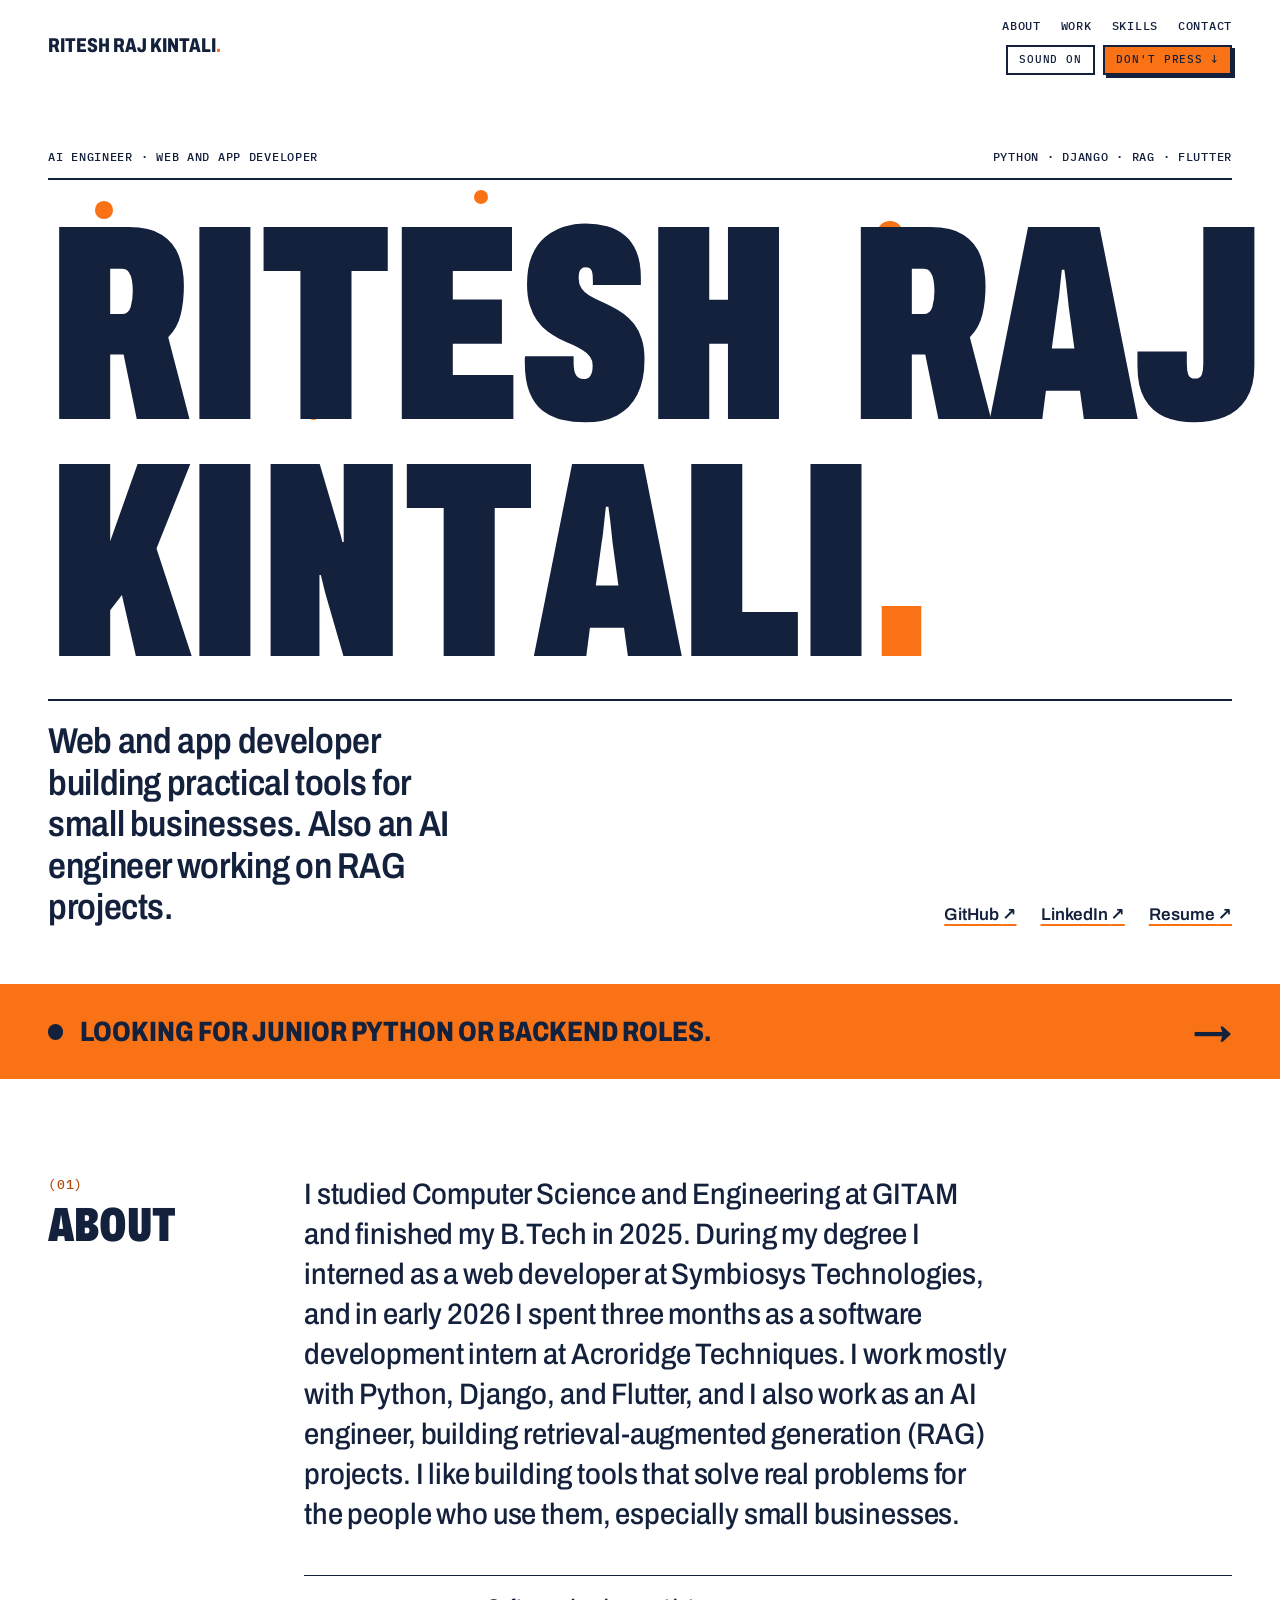
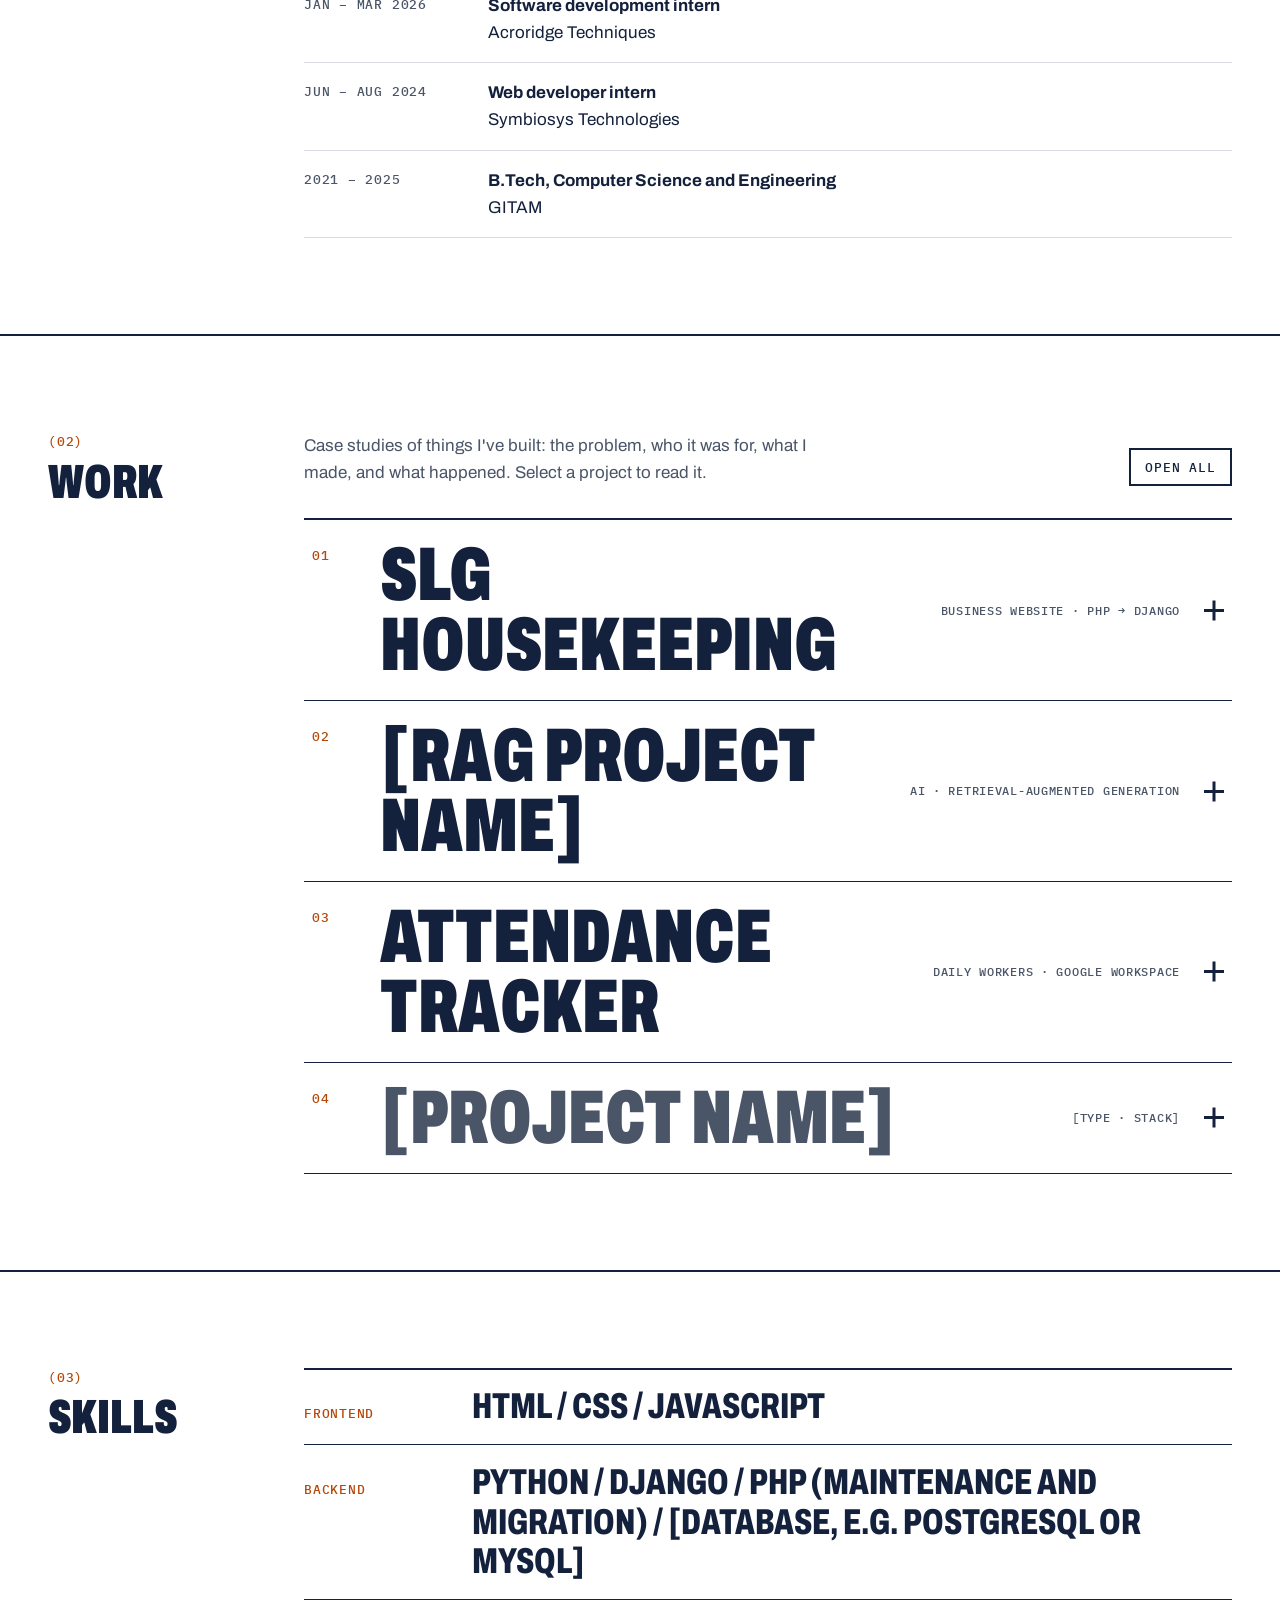
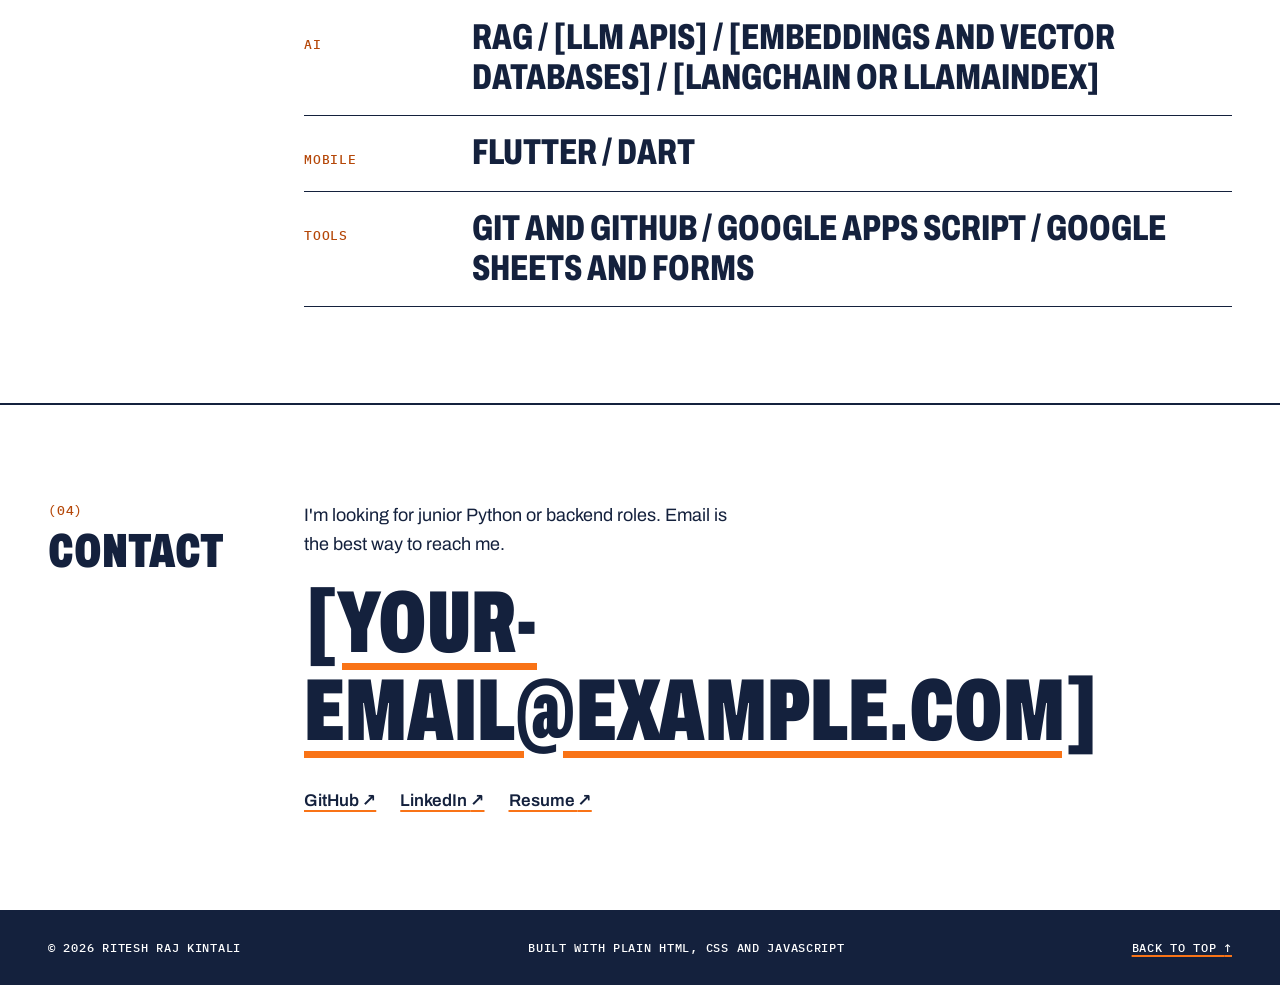
==== commit a4ed8c4f: "Add the bike ride, helicopter flight and character sound effects - Bike ride: the character rides ac" ====
--- a/index.html
+++ b/index.html
@@ -12,6 +12,7 @@
   <link rel="stylesheet" href="styles.css">
   <script>document.documentElement.classList.add('js');</script>
   <script src="transition.js" defer></script>
+  <script src="sounds.js" defer></script>
   <script src="script.js" defer></script>
 </head>
 <body>
@@ -31,7 +32,11 @@
         </nav>
         <!-- Breaks everything on screen into pieces that fall to the floor, drops the
              character on top, then rebuilds the page (script.js) -->
-        <button class="break-btn" type="button">Don't press <span aria-hidden="true">↓</span></button>
+        <div class="header-actions">
+          <!-- Turns the character's sound effects on or off (sounds.js) -->
+          <button class="sound-btn" type="button" aria-pressed="true">Sound <span class="sound-state" aria-hidden="true">on</span></button>
+          <button class="break-btn" type="button">Don't press <span aria-hidden="true">↓</span></button>
+        </div>
         <p class="break-status sr-only" aria-live="polite"></p>
       </div>
     </div>
@@ -78,7 +83,9 @@
               <g transform="rotate(38 17 115)"><rect x="6" y="108" width="22" height="14" rx="3" fill="#ffffff" stroke="#c9ced8" stroke-width="1.5"/><path d="M12 108 L12 122 M19 108 L19 122" stroke="#e5e7eb" stroke-width="1.5"/></g>
               <g transform="rotate(30 126 284)"><rect x="114" y="280" width="24" height="8" rx="3" fill="#f3d2ab" stroke="#d7ae84" stroke-width="1"/><rect x="122" y="272" width="8" height="24" rx="3" fill="#f3d2ab" stroke="#d7ae84" stroke-width="1"/></g>
             </g>
-            <g class="char-head"><use href="#rrk-head" x="23" y="-27" width="152" height="142.5"/><use class="hurt-only" href="#rrk-head-hurt" x="23" y="-27" width="152" height="142.5"/></g>
+            <g class="h-sad"><path d="M70 120 Q48 160 98 170" stroke="#f97316" stroke-width="24" stroke-linecap="round" stroke-linejoin="round" fill="none"/><path d="M152 122 Q174 160 124 170" stroke="#f97316" stroke-width="24" stroke-linecap="round" stroke-linejoin="round" fill="none"/><ellipse cx="105" cy="166" rx="11" ry="13" fill="#f1b48a"/><ellipse cx="117" cy="166" rx="11" ry="13" fill="#f1b48a"/><path d="M111 156 L111 177" stroke="#de9466" stroke-width="2" stroke-linecap="round"/></g>
+            <g class="h-angry"><path d="M70 120 Q34 150 48 176 L78 200" stroke="#f97316" stroke-width="24" stroke-linecap="round" stroke-linejoin="round" fill="none"/><circle cx="82" cy="200" r="11" fill="#f1b48a"/><path d="M152 122 Q190 150 176 176 L146 200" stroke="#f97316" stroke-width="24" stroke-linecap="round" stroke-linejoin="round" fill="none"/><circle cx="142" cy="200" r="11" fill="#f1b48a"/><circle cx="172" cy="188" r="7" fill="#111827"/></g><g class="h-steam h-steam-l"><circle cx="30" cy="10" r="9" fill="#e5e7eb"/><circle cx="22" cy="0" r="7" fill="#e5e7eb"/><circle cx="34" cy="-6" r="6" fill="#e5e7eb"/></g><g class="h-steam h-steam-r"><circle cx="170" cy="10" r="9" fill="#e5e7eb"/><circle cx="178" cy="0" r="7" fill="#e5e7eb"/><circle cx="166" cy="-6" r="6" fill="#e5e7eb"/></g>
+            <g class="char-head"><use class="calm-only" href="#rrk-head" x="23" y="-27" width="152" height="142.5"/><use class="angry-only" href="#rrk-head-angry" x="23" y="-27" width="152" height="142.5"/><use class="sad-only" href="#rrk-head-sad" x="23" y="-27" width="152" height="142.5"/><use class="hurt-only" href="#rrk-head-hurt" x="23" y="-27" width="152" height="142.5"/><g class="sad-only h-tears"><path class="h-tear" d="M85 50 Q83 66 86 82 Q88 90 84 96" stroke="#60a5fa" stroke-width="5" stroke-linecap="round" fill="none" opacity="0.85"/><path class="h-tear h-tear-r" d="M112 50 Q114 66 111 82 Q109 90 113 96" stroke="#60a5fa" stroke-width="5" stroke-linecap="round" fill="none" opacity="0.85"/><circle class="h-drop" cx="84" cy="98" r="4" fill="#60a5fa"/><circle class="h-drop h-drop-r" cx="113" cy="98" r="4" fill="#60a5fa"/></g></g>
           </svg>
 
           <!--
@@ -423,6 +430,60 @@
       <path d="M80 80 Q76.5 89 82 90" stroke="#de9466" stroke-width="2.5" stroke-linecap="round" fill="none"/>
       <path d="M66 98 Q80 113 94 98 Q80 102 66 98 Z" fill="#7f1d1d"/>
       <path d="M68 99 Q80 103 92 99 L90.5 102 Q80 105.5 69.5 102 Z" fill="#ffffff"/>
+    </symbol>
+    <!-- Crying face, shown from the fourth "Don't press" crash (class is-sad on <html>) -->
+    <symbol id="rrk-head-sad" viewBox="0 0 160 150">
+      <ellipse cx="45" cy="82" rx="8" ry="11" fill="#f1b48a"/>
+      <ellipse cx="115" cy="82" rx="8" ry="11" fill="#f1b48a"/>
+      <ellipse cx="46" cy="83" rx="3.5" ry="6" fill="#de9466"/>
+      <ellipse cx="114" cy="83" rx="3.5" ry="6" fill="#de9466"/>
+      <path d="M47 72 C47 46 61 34 80 34 C99 34 113 46 113 72 C113 102 99 121 80 121 C61 121 47 102 47 72 Z" fill="#f1b48a"/>
+      <path d="M43 80 C36 42 54 20 80 18 C106 16 124 34 119 70 L115 80 C114 64 110 56 104 51 C96 55 86 53 78 47 C71 53 61 57 51 57 C49 64 47 72 46 82 Z" fill="#111827"/>
+      <path d="M44 46 C44 24 62 11 86 12 C106 13 120 24 121 42 C116 36 109 33 101 33 C105 28 100 23 93 25 C82 22 60 30 44 46 Z" fill="#111827"/>
+      <path d="M50 58 C58 38 86 30 112 44 C100 44 92 48 88 58 C80 49 66 50 50 58 Z" fill="#111827"/>
+      <path d="M68 20 C78 15 92 15 102 20 M62 46 C72 39 86 37 98 40" stroke="#374151" stroke-width="3" stroke-linecap="round" fill="none"/>
+      <path d="M58 66 Q66 63 74 58 M102 66 Q94 63 86 58" stroke="#111827" stroke-width="4" stroke-linecap="round" fill="none"/>
+      <ellipse cx="67" cy="80" rx="7" ry="4" fill="#93c5fd" opacity="0.8"/>
+      <ellipse cx="93" cy="80" rx="7" ry="4" fill="#93c5fd" opacity="0.8"/>
+      <g class="head-eyes">
+        <g class="head-pupils">
+          <ellipse cx="67" cy="76" rx="3.8" ry="4.8" fill="#1f2937"/>
+          <ellipse cx="93" cy="76" rx="3.8" ry="4.8" fill="#1f2937"/>
+          <circle cx="68.3" cy="74.4" r="1.8" fill="#ffffff"/>
+          <circle cx="94.3" cy="74.4" r="1.8" fill="#ffffff"/>
+        </g>
+      </g>
+      <circle cx="58" cy="92" r="6" fill="#f87171" opacity="0.45"/>
+      <circle cx="102" cy="92" r="6" fill="#f87171" opacity="0.45"/>
+      <path d="M80 80 Q76.5 89 82 90" stroke="#de9466" stroke-width="2.5" stroke-linecap="round" fill="none"/>
+      <path d="M68 107 Q71 101 75 103 Q80 97 85 103 Q89 101 92 107 Q80 103 68 107 Z" fill="#7f1d1d"/>
+          </symbol>
+    <!-- Angry face, shown after the "Don't press" crash (class is-angry on <html>) -->
+    <symbol id="rrk-head-angry" viewBox="0 0 160 150">
+      <ellipse cx="45" cy="82" rx="8" ry="11" fill="#f1b48a"/>
+      <ellipse cx="115" cy="82" rx="8" ry="11" fill="#f1b48a"/>
+      <ellipse cx="46" cy="83" rx="3.5" ry="6" fill="#de9466"/>
+      <ellipse cx="114" cy="83" rx="3.5" ry="6" fill="#de9466"/>
+      <path d="M47 72 C47 46 61 34 80 34 C99 34 113 46 113 72 C113 102 99 121 80 121 C61 121 47 102 47 72 Z" fill="#f1b48a"/>
+      <path d="M43 80 C36 42 54 20 80 18 C106 16 124 34 119 70 L115 80 C114 64 110 56 104 51 C96 55 86 53 78 47 C71 53 61 57 51 57 C49 64 47 72 46 82 Z" fill="#111827"/>
+      <path d="M44 46 C44 24 62 11 86 12 C106 13 120 24 121 42 C116 36 109 33 101 33 C105 28 100 23 93 25 C82 22 60 30 44 46 Z" fill="#111827"/>
+      <path d="M50 58 C58 38 86 30 112 44 C100 44 92 48 88 58 C80 49 66 50 50 58 Z" fill="#111827"/>
+      <path d="M68 20 C78 15 92 15 102 20 M62 46 C72 39 86 37 98 40" stroke="#374151" stroke-width="3" stroke-linecap="round" fill="none"/>
+      <path d="M57 59 L75 68 M103 59 L85 68" stroke="#111827" stroke-width="5" stroke-linecap="round" fill="none"/>
+      <g class="head-eyes">
+        <g class="head-pupils">
+          <ellipse cx="67" cy="77" rx="3.8" ry="3.4" fill="#1f2937"/>
+          <ellipse cx="93" cy="77" rx="3.8" ry="3.4" fill="#1f2937"/>
+          <circle cx="68.3" cy="74.4" r="1.2" fill="#ffffff"/>
+          <circle cx="94.3" cy="74.4" r="1.2" fill="#ffffff"/>
+        </g>
+      </g>
+      <circle cx="58" cy="92" r="6" fill="#ef4444" opacity="0.5"/>
+      <circle cx="102" cy="92" r="6" fill="#ef4444" opacity="0.5"/>
+      <path d="M80 80 Q76.5 89 82 90" stroke="#de9466" stroke-width="2.5" stroke-linecap="round" fill="none"/>
+      <path d="M67 105 Q80 94 93 105 Q80 100 67 105 Z" fill="#7f1d1d"/>
+            <path d="M47 72 C47 46 61 34 80 34 C99 34 113 46 113 72 C113 102 99 121 80 121 C61 121 47 102 47 72 Z" fill="#ef4444" opacity="0.12"/>
+      <path d="M100 24 Q105 29 100 34 M114 24 Q109 29 114 34 M101 22 Q107 27 113 22 M101 36 Q107 31 113 36" stroke="#dc2626" stroke-width="3.2" stroke-linecap="round" fill="none"/>
     </symbol>
     <!-- Injuries drawn on the same grid as rrk-head. Placed over each head with a <use class="hurt-only">,
          shown after the "Don't press" crash (class is-hurt on <html>) until the page is reloaded. -->
@@ -524,16 +585,6 @@
 <path d="M136.5 72.0 L137.9 64.0" stroke="#f1b48a" stroke-width="4.0" stroke-linecap="round"/>
 <path d="M123.0 82.0 L116.0 76.0" stroke="#f1b48a" stroke-width="4.4" stroke-linecap="round"/>
 </g>
-        <g class="g-pose g-laptop">
-          <path d="M44 140 Q36 166 54 184" stroke="#f97316" stroke-width="20" stroke-linecap="round" fill="none"/>
-          <path d="M116 140 Q124 166 106 184" stroke="#f97316" stroke-width="20" stroke-linecap="round" fill="none"/>
-          <rect x="40" y="146" width="80" height="50" rx="5" fill="#2a3a63"/>
-          <circle cx="80" cy="171" r="6" fill="#f97316"/>
-          <rect x="34" y="194" width="92" height="8" rx="4" fill="#d8dbe2"/>
-          <ellipse cx="52" cy="192" rx="9" ry="10" fill="#f1b48a"/>
-          <ellipse cx="108" cy="192" rx="9" ry="10" fill="#f1b48a"/>
-          <circle cx="112" cy="182" r="6" fill="#111827"/>
-        </g>
         <g class="g-head">
           <use href="#rrk-head" x="0" y="-6" width="160" height="150"/>
           <use class="hurt-only" href="#rrk-head-hurt" x="0" y="-6" width="160" height="150"/>
@@ -541,6 +592,83 @@
       </svg>
     </span>
   </button>
+
+  <!-- Bike rider: when the reader stops scrolling for a few seconds (and the hero is out of
+       view), the character rides a bicycle across the bottom of the screen (script.js). -->
+  <div class="rider" aria-hidden="true">
+    <span class="rider-bubble"></span>
+    <span class="rider-body">
+        <svg viewBox="50 -6 200 212" aria-hidden="true" focusable="false">
+        <ellipse cx="146" cy="196" rx="98" ry="3" fill="#14213d" opacity="0.14"/>
+        <path class="r-arm-far" d="M134 164 L134 177" stroke="#14213d" stroke-width="3.5" stroke-linecap="round"/>
+        <rect class="r-pedal-far" x="128" y="175" width="12" height="4" rx="1.5" fill="#14213d"/>
+        <g class="r-leg-far"><path class="r-leg-line" d="M110 100 L139 128 L130 167" stroke="#16203b" stroke-width="11" stroke-linecap="round" stroke-linejoin="round" fill="none"/><g class="r-shoe" transform="translate(130 167)"><path d="M-5 5 Q-5 -1 1 -1 L9 1 Q14 1 14 5 L14 8 L-5 8 Z" fill="#e5e7eb" stroke="#c9ced8" stroke-width="1.2" stroke-linejoin="round"/><path d="M-5 6.5 L14 6.5" stroke="#c9ced8" stroke-width="1.2"/></g></g>
+        <path d="M134 60 Q160 80 181 92" stroke="#c2410c" stroke-width="9" stroke-linecap="round" fill="none"/>
+        <g transform="translate(86 160)"><circle r="34" fill="none" stroke="#111827" stroke-width="6"/><circle r="30" fill="none" stroke="#9ca3af" stroke-width="1.6"/><g class="r-spokes"><circle r="30" fill="none"/><path d="M0 0 L29.0 0.0 M0 0 L25.1 14.5 M0 0 L14.5 25.1 M0 0 L0.0 29.0 M0 0 L-14.5 25.1 M0 0 L-25.1 14.5 M0 0 L-29.0 0.0 M0 0 L-25.1 -14.5 M0 0 L-14.5 -25.1 M0 0 L-0.0 -29.0 M0 0 L14.5 -25.1 M0 0 L25.1 -14.5" stroke="#c4c9d2" stroke-width="0.9"/><rect x="-3" y="-25" width="6" height="11" rx="3" fill="#f97316" transform="rotate(35)"/></g><circle r="3.5" fill="#14213d"/></g>
+        <g transform="translate(204 160)"><circle r="34" fill="none" stroke="#111827" stroke-width="6"/><circle r="30" fill="none" stroke="#9ca3af" stroke-width="1.6"/><g class="r-spokes"><circle r="30" fill="none"/><path d="M0 0 L29.0 0.0 M0 0 L25.1 14.5 M0 0 L14.5 25.1 M0 0 L0.0 29.0 M0 0 L-14.5 25.1 M0 0 L-25.1 14.5 M0 0 L-29.0 0.0 M0 0 L-25.1 -14.5 M0 0 L-14.5 -25.1 M0 0 L-0.0 -29.0 M0 0 L14.5 -25.1 M0 0 L25.1 -14.5" stroke="#c4c9d2" stroke-width="0.9"/><rect x="-3" y="-25" width="6" height="11" rx="3" fill="#f97316" transform="rotate(35)"/></g><circle r="3.5" fill="#14213d"/></g>
+        <path d="M86 156.5 L134 157 M86 163.5 L134 171" stroke="#374151" stroke-width="1.6" stroke-linecap="round"/>
+        <circle cx="134" cy="164" r="8" fill="none" stroke="#14213d" stroke-width="2.4"/>
+        <path d="M86 160 L134 164 M86 160 L113 113 M134 164 L111 104 M113 113 L176 106 M134 164 L177 113 M178 108 L204 160" stroke="#f97316" stroke-width="5" stroke-linecap="round" stroke-linejoin="round" fill="none"/>
+        <path d="M176 104 L180 118" stroke="#ea6a0c" stroke-width="6.5" stroke-linecap="round"/>
+        <path d="M98 102 Q108 97 120 101 Q110 106 98 104 Z" fill="#111827"/>
+        <path d="M177 105 L181 95" stroke="#14213d" stroke-width="3.5" stroke-linecap="round"/>
+        <path d="M174 96 L194 92" stroke="#111827" stroke-width="4" stroke-linecap="round"/>
+        <path d="M190 93 Q200 104 190 116" stroke="#111827" stroke-width="1" fill="none"/>
+        <path class="r-arm-near" d="M134 164 L134 151" stroke="#14213d" stroke-width="3.5" stroke-linecap="round"/>
+        <rect class="r-pedal-near" x="128" y="149" width="12" height="4" rx="1.5" fill="#14213d"/>
+        <path d="M90 62 Q88 47 103 45 L120 48 Q123 66 119 86 Q103 92 93 85 Z" fill="#1e2b4d"/>
+        <path d="M95 60 Q104 56 116 60" stroke="#2a3a63" stroke-width="2.5" stroke-linecap="round" fill="none"/>
+        <rect x="139" y="34" width="9" height="16" rx="2" fill="#de9466"/>
+        <path d="M117 52 Q140 40 154 54 L150 72 L130 100 L106 104 Q99 78 117 52 Z" fill="#f97316"/>
+        <path d="M120 50 Q130 40 142 44" stroke="#ea6a0c" stroke-width="6" stroke-linecap="round" fill="none"/>
+        <path d="M106 98 L130 96 L129 104 L106 106 Z" fill="#ea6a0c"/>
+        <path d="M144 52 L143 66 M149 54 L149 66" stroke="#14213d" stroke-width="1.4" stroke-linecap="round"/>
+        <path d="M121 50 Q130 64 128 82" stroke="#1e2b4d" stroke-width="3.5" stroke-linecap="round" fill="none"/>
+        <g class="r-leg-near"><path class="r-leg-line" d="M110 100 L148 112 L130 141" stroke="#1e2b4d" stroke-width="11" stroke-linecap="round" stroke-linejoin="round" fill="none"/><g class="r-shoe" transform="translate(130 141)"><path d="M-5 5 Q-5 -1 1 -1 L9 1 Q14 1 14 5 L14 8 L-5 8 Z" fill="#ffffff" stroke="#c9ced8" stroke-width="1.2" stroke-linejoin="round"/><path d="M-5 6.5 L14 6.5" stroke="#c9ced8" stroke-width="1.2"/></g></g>
+        <path d="M141 58 Q160 76 184 91" stroke="#f97316" stroke-width="9.5" stroke-linecap="round" fill="none"/>
+        <circle cx="180" cy="89" r="5" fill="#ea6a0c"/>
+        <ellipse cx="187" cy="92" rx="5.5" ry="4.5" fill="#f1b48a"/>
+        <g class="r-head"><use class="calm-only" href="#rrk-head" x="110" y="-1" width="68" height="64"/><use class="angry-only" href="#rrk-head-angry" x="110" y="-1" width="68" height="64"/><use class="sad-only" href="#rrk-head-sad" x="110" y="-1" width="68" height="64"/><use class="hurt-only" href="#rrk-head-hurt" x="110" y="-1" width="68" height="64"/></g>
+        </svg>
+    </span>
+  </div>
+
+  <!-- Helicopter: when the reader stops scrolling (taking turns with the bike ride), the
+       character flies a helicopter across the page towing a banner, slowing to hover in
+       the middle while its searchlight sweeps the page (script.js moves it) -->
+  <div class="heli" aria-hidden="true">
+    <svg viewBox="0 0 300 190" aria-hidden="true" focusable="false">
+      <defs>
+        <linearGradient id="heli-beam" x1="0" y1="0" x2="0" y2="1">
+          <stop offset="0" stop-color="#fff3c4" stop-opacity="0.7"/>
+          <stop offset="1" stop-color="#fff3c4" stop-opacity="0"/>
+        </linearGradient>
+        <clipPath id="heli-window"><path d="M77 98 Q79 57 132 53 L152 53 L152 100 Z"/></clipPath>
+      </defs>
+      <polygon class="heli-light" points="84,142 -70,470 110,490" fill="url(#heli-beam)"/>
+      <path class="heli-rope" d="M232 166 Q270 172 300 182" stroke="#14213d" stroke-width="2" fill="none"/>
+      <path d="M215 92 L292 79 L292 92 L215 113 Z" fill="#ea6a0c" stroke="#14213d" stroke-width="3" stroke-linejoin="round"/>
+      <path d="M281 82 L294 50 L304 52 L299 90 Z" fill="#f97316" stroke="#14213d" stroke-width="3" stroke-linejoin="round"/>
+      <g transform="translate(293 71)"><g class="heli-tail"><circle r="15" fill="#14213d" opacity="0.12"/><path d="M-15 0 L15 0 M0 -15 L0 15" stroke="#14213d" stroke-width="3" stroke-linecap="round"/></g><circle r="3" fill="#14213d"/></g>
+      <path d="M110 140 L100 166 M190 140 L200 166" stroke="#14213d" stroke-width="5" stroke-linecap="round"/>
+      <path d="M52 157 Q57 166 70 166 L236 166" stroke="#14213d" stroke-width="5" stroke-linecap="round" fill="none"/>
+      <path d="M70 100 Q70 47 140 44 L200 44 Q237 46 237 92 Q237 137 190 140 L110 140 Q70 138 70 100 Z" fill="#f97316" stroke="#14213d" stroke-width="4" stroke-linejoin="round"/>
+      <path d="M74 120 Q150 126 234 108" stroke="#14213d" stroke-width="4" fill="none"/>
+      <path d="M168 56 L168 136 M168 96 L200 96" stroke="#c2410c" stroke-width="2.5" stroke-linecap="round" fill="none"/>
+      <g clip-path="url(#heli-window)">
+        <rect x="70" y="45" width="90" height="60" fill="#dbeafe"/>
+        <g class="heli-pilot"><use class="calm-only" href="#rrk-head" x="86" y="48" width="66" height="62"/><use class="angry-only" href="#rrk-head-angry" x="86" y="48" width="66" height="62"/><use class="sad-only" href="#rrk-head-sad" x="86" y="48" width="66" height="62"/><use class="hurt-only" href="#rrk-head-hurt" x="86" y="48" width="66" height="62"/></g>
+      </g>
+      <path d="M77 98 Q79 57 132 53 L152 53 L152 100 Z" fill="#bfdbfe" fill-opacity="0.28" stroke="#14213d" stroke-width="3" stroke-linejoin="round"/>
+      <path d="M86 84 Q90 66 112 61" stroke="#ffffff" stroke-width="4" stroke-linecap="round" opacity="0.8" fill="none"/>
+      <circle cx="84" cy="139" r="6" fill="#fde68a" stroke="#14213d" stroke-width="2.5"/>
+      <rect x="155" y="22" width="10" height="23" rx="2" fill="#14213d"/>
+      <ellipse cx="160" cy="22" rx="142" ry="6" fill="#14213d" opacity="0.12"/>
+      <rect class="heli-blade" x="18" y="19" width="284" height="6" rx="3" fill="#14213d"/>
+      <circle cx="160" cy="22" r="5" fill="#f97316" stroke="#14213d" stroke-width="2"/>
+    </svg>
+    <span class="heli-banner">Open to junior Python &amp; backend roles</span>
+  </div>
 
   <!-- Hover preview for the work index (desktop pointers only, filled by script.js) -->
   <div class="preview" aria-hidden="true">
--- a/styles.css
+++ b/styles.css
@@ -570,13 +570,10 @@
   display: none;
 }
 
-.guide[data-pose="walk"] .g-arm-l-down,
-.guide[data-pose="walk"] .g-arm-r-down,
 .guide[data-pose="wave"] .g-arm-l-down,
 .guide[data-pose="wave"] .g-arm-r-wave,
 .guide[data-pose="point"] .g-arm-l-hip,
 .guide[data-pose="point"] .g-arm-r-point,
-.guide[data-pose="laptop"] .g-laptop,
 .guide[data-pose="cheer"] .g-arm-l-up,
 .guide[data-pose="cheer"] .g-arm-r-up {
   display: inline;
@@ -585,11 +582,6 @@
 .guide[data-pose="point"] {
   --look-x: 3.5px;
   --head-tilt: 5deg;
-}
-
-.guide[data-pose="laptop"] {
-  --look-y: 3.5px;
-  --head-tilt: 4deg;
 }
 
 .guide[data-pose="wave"] {
@@ -620,21 +612,6 @@
   transition: transform 300ms var(--ease);
 }
 
-/* Walking while you scroll */
-.guide[data-pose="walk"] .g-leg-l,
-.guide[data-pose="walk"] .g-arm-r {
-  animation: g-swing 280ms ease-in-out infinite alternate;
-}
-
-.guide[data-pose="walk"] .g-leg-r,
-.guide[data-pose="walk"] .g-arm-l {
-  animation: g-swing 280ms ease-in-out infinite alternate-reverse;
-}
-
-.guide[data-pose="walk"] svg {
-  animation: g-bob 140ms ease-in-out infinite alternate;
-}
-
 /* Section poses play a few times, then hold */
 .guide[data-pose="wave"] .g-arm-r-wave {
   animation: g-wave 300ms ease-in-out 6 alternate;
@@ -652,19 +629,6 @@
   animation: g-cheer 300ms ease-in-out 6 alternate-reverse;
 }
 
-.guide.is-hopping .guide-figure svg {
-  animation: g-hop 400ms var(--ease);
-}
-
-@keyframes g-swing {
-  from { transform: rotate(-14deg); }
-  to { transform: rotate(14deg); }
-}
-
-@keyframes g-bob {
-  to { translate: 0 -3px; }
-}
-
 @keyframes g-wave {
   from { transform: rotate(-14deg); }
   to { transform: rotate(14deg); }
@@ -677,10 +641,6 @@
 @keyframes g-cheer {
   from { transform: rotate(-8deg); }
   to { transform: rotate(8deg); }
-}
-
-@keyframes g-hop {
-  40% { transform: translateY(-16px); }
 }
 
 /* Speech bubble, placed next to his head for each side (percentages of his size) */
@@ -1875,6 +1835,42 @@
   display: none;
 }
 
+/* "Sound on/off" sits beside "Don't press": same shape, but quieter */
+.header-actions {
+  display: flex;
+  align-items: center;
+  gap: 0.5rem;
+}
+
+.sound-btn {
+  padding: 0.4rem 0.7rem;
+  border: 2px solid var(--navy);
+  background: transparent;
+  color: var(--navy);
+  font-family: var(--font-mono);
+  font-size: 0.6875rem;
+  font-weight: 500;
+  letter-spacing: 0.08em;
+  line-height: 1.2;
+  text-transform: uppercase;
+  cursor: pointer;
+  transition: background-color 200ms var(--ease), color 200ms var(--ease);
+}
+
+.sound-btn:hover {
+  background: var(--navy);
+  color: var(--orange);
+}
+
+.sound-btn[aria-pressed="false"] .sound-state {
+  text-decoration: line-through;
+}
+
+html:not(.js) .sound-btn,
+.sound-btn[hidden] {
+  display: none;
+}
+
 /* Letters split apart for the crash: inline-block so they can spin on their own */
 .shard-ltr {
   display: inline-block;
@@ -2004,8 +2000,452 @@
   100% { transform: translate(calc(var(--ring, 5rem) * 0.5), 0) scale(1); }
 }
 
-/* Pieces flying sideways must not widen the page while the crash plays */
+/* While the crash plays */
+/* Pieces flying sideways must not widen the page (clip, unlike hidden, doesn't
+   turn <body> into a scroll box) */
 html.is-crashing,
 html.is-crashing body {
-  overflow-x: hidden;
-}
+  overflow-x: clip;
+}
+
+/* Hover fades would fight the falling pieces and the hidden backgrounds */
+.is-crashing :is(.site-header, main, .site-footer),
+.is-crashing :is(.site-header, main, .site-footer) *,
+.is-crashing :is(.site-header, main, .site-footer) *::before,
+.is-crashing :is(.site-header, main, .site-footer) *::after {
+  transition: none !important;
+}
+
+/* The orange hover sweep on a project row would stay behind (it sticks after a tap on phones) */
+.is-crashing .work-toggle::before {
+  transform: scaleX(0) !important;
+}
+
+/* Letters in an open case study must be able to fall out of their panel */
+.is-crashing .work-item.is-open .work-panel-inner {
+  overflow: visible;
+}
+
+.is-crashing .preview {
+  visibility: hidden;
+}
+
+/* Copies of coloured boxes and divider lines that fall during the crash (script.js).
+   Behind the page content, so the letters fly out in front of their own boxes. */
+.crash-slab {
+  position: fixed;
+  z-index: -1;
+  pointer-events: none;
+}
+
+/* Letters of one word stay on one line while the text is split for the crash */
+.shard-word {
+  white-space: nowrap;
+}
+
+/* Phones: "Don't press" sits on the same row as the name, the menu goes below */
+@media (max-width: 40rem) {
+  .header-inner {
+    display: grid;
+    grid-template-columns: 1fr auto;
+    align-items: center;
+    gap: 0.9rem 1rem;
+  }
+
+  .header-nav {
+    display: contents;
+  }
+
+  .header-nav nav {
+    grid-column: 1 / -1;
+    grid-row: 2;
+  }
+
+  .header-actions {
+    grid-column: 2;
+    grid-row: 1;
+  }
+}
+
+/* ------------------------------------------------------------
+   Angry, after the "Don't press" crash (class is-angry on <html>,
+   until the page is reloaded): he stops leaning on the "H" and stands
+   on his own beside it, hands on hips, stomping, steam coming off his
+   head, with "Don't press the button!" above him.
+------------------------------------------------------------ */
+.angry-only,
+.h-angry,
+.h-steam {
+  display: none;
+}
+
+.is-angry .angry-only,
+.is-angry .h-angry,
+.is-angry .h-steam,
+.is-angry .h-leg {
+  display: inline;
+}
+
+.is-angry .calm-only,
+.is-angry .h-lean,
+.is-angry .h-wave {
+  display: none;
+}
+
+/* A step away from the "H" so he isn't touching it */
+.is-angry .char-back {
+  translate: 16% 0;
+  transform-origin: 50% 100%;
+  animation: angry-stomp 2400ms ease-in-out infinite;
+}
+
+.is-crashing .char-back {
+  animation: none;
+}
+
+@keyframes angry-stomp {
+  0%, 24%, 100% { rotate: 0deg; }
+  4% { rotate: -3deg; }
+  8% { rotate: 3deg; }
+  12% { rotate: -3deg; }
+  16% { rotate: 2deg; }
+}
+
+.h-steam {
+  transform-box: fill-box;
+  transform-origin: 50% 100%;
+  animation: angry-steam 1400ms ease-out infinite;
+}
+
+.h-steam-r {
+  animation-delay: -700ms;
+}
+
+@keyframes angry-steam {
+  from { opacity: 0.95; transform: translateY(0) scale(0.6); }
+  to { opacity: 0; transform: translateY(-28px) scale(1.35); }
+}
+
+.angry-bubble {
+  position: absolute;
+  z-index: 4;
+  padding: 0.55rem 0.85rem;
+  border: 3px solid var(--navy);
+  background: var(--orange);
+  color: var(--navy);
+  box-shadow: 4px 4px 0 var(--navy);
+  font-family: var(--font-display);
+  font-size: clamp(1rem, 2.2vw, 1.4rem);
+  font-weight: 900;
+  font-stretch: 70%;
+  line-height: 1;
+  text-transform: uppercase;
+  white-space: nowrap;
+  pointer-events: none;
+  transform: translate(-50%, -100%) rotate(-3deg);
+  animation: angry-pop 420ms cubic-bezier(0.34, 1.56, 0.64, 1), angry-shout 4000ms ease-in-out 1s infinite;
+}
+
+.angry-bubble::after {
+  content: "";
+  position: absolute;
+  top: 100%;
+  left: var(--tail, 50%);
+  margin-left: -9px;
+  border: 9px solid transparent;
+  border-top-color: var(--navy);
+}
+
+@keyframes angry-pop {
+  from { transform: translate(-50%, -100%) scale(0) rotate(-14deg); }
+  to { transform: translate(-50%, -100%) scale(1) rotate(-3deg); }
+}
+
+@keyframes angry-shout {
+  0%, 84%, 100% { transform: translate(-50%, -100%) rotate(-3deg); }
+  87% { transform: translate(-50%, -100%) rotate(4deg) scale(1.06); }
+  90% { transform: translate(-50%, -100%) rotate(-4deg) scale(1.06); }
+  93% { transform: translate(-50%, -100%) rotate(3deg); }
+  96% { transform: translate(-50%, -100%) rotate(-2deg); }
+}
+
+/* ------------------------------------------------------------
+   Crying, from the fourth "Don't press" crash (class is-sad on <html>,
+   until the page is reloaded): tears streaming down, hands clasped,
+   shoulders heaving, begging "Please… please don't do it."
+------------------------------------------------------------ */
+.sad-only,
+.h-sad {
+  display: none;
+}
+
+.is-sad .sad-only,
+.is-sad .h-sad,
+.is-sad .h-leg {
+  display: inline;
+}
+
+.is-sad .calm-only,
+.is-sad .h-lean,
+.is-sad .h-wave {
+  display: none;
+}
+
+.is-sad .char-back {
+  translate: 16% 0;
+  transform-origin: 50% 100%;
+  animation: sad-sob 900ms ease-in-out infinite;
+}
+
+/* the crash animation takes over the character while it plays */
+.is-crashing .char-back {
+  animation: none;
+}
+
+@keyframes sad-sob {
+  0%, 100% { scale: 1 1; }
+  50% { scale: 1.015 0.982; }
+}
+
+/* Tears run down in a stream, and a drop falls off each chin */
+.h-tear {
+  stroke-dasharray: 9 7;
+  animation: tear-flow 700ms linear infinite;
+}
+
+@keyframes tear-flow {
+  to { stroke-dashoffset: -32; }
+}
+
+.h-drop {
+  transform-box: fill-box;
+  animation: tear-drop 1100ms ease-in infinite;
+}
+
+.h-drop-r {
+  animation-delay: -550ms;
+}
+
+@keyframes tear-drop {
+  from { opacity: 1; transform: translateY(0) scale(1); }
+  to { opacity: 0; transform: translateY(46px) scale(0.6); }
+}
+
+/* His begging bubble: navy, softer, trembling instead of shouting */
+.angry-bubble.is-pleading {
+  background: var(--navy);
+  color: var(--paper);
+  box-shadow: 4px 4px 0 #60a5fa;
+  font-stretch: 80%;
+  text-transform: none;
+  animation: angry-pop 420ms cubic-bezier(0.34, 1.56, 0.64, 1), plead-tremble 2600ms ease-in-out 1s infinite;
+}
+
+@keyframes plead-tremble {
+  0%, 70%, 100% { transform: translate(-50%, -100%) rotate(-2deg); }
+  74% { transform: translate(-50%, -100%) rotate(-1deg) translateX(-2px); }
+  78% { transform: translate(-50%, -100%) rotate(-3deg) translateX(2px); }
+  82% { transform: translate(-50%, -100%) rotate(-1deg) translateX(-2px); }
+  86% { transform: translate(-50%, -100%) rotate(-2deg); }
+}
+
+/* ------------------------------------------------------------
+   Bike ride (script.js adds .is-riding when the reader stops scrolling).
+   He crosses the bottom of the screen left to right; only transforms
+   and opacity animate, so it stays cheap for the browser.
+------------------------------------------------------------ */
+.rider {
+  position: fixed;
+  bottom: 0.25rem;
+  left: 0;
+  z-index: 14;
+  width: clamp(8.5rem, 15vw, 13rem);
+  pointer-events: none;
+  visibility: hidden;
+  transform: translateX(-100%);
+  will-change: transform;
+}
+
+.rider.is-riding {
+  visibility: visible;
+  animation: ride-across var(--ride-time, 8000ms) linear forwards;
+}
+
+@keyframes ride-across {
+  from { transform: translateX(-100%); }
+  to { transform: translateX(100vw); }
+}
+
+.rider-body {
+  display: block;
+}
+
+.rider-body svg {
+  display: block;
+  width: 100%;
+  height: auto;
+  overflow: visible;
+}
+
+/* Bumping along the road */
+.rider.is-riding .rider-body {
+  animation: ride-bob 300ms ease-in-out infinite alternate;
+}
+
+@keyframes ride-bob {
+  to { transform: translateY(-2px); }
+}
+
+/* The wheels, cranks and legs are moved frame by frame in script.js, so the wheels roll
+   at the speed he travels and his feet stay on the pedals */
+
+/* He says something while he's in the middle of the screen */
+.rider-bubble {
+  position: absolute;
+  bottom: calc(100% - 0.5rem);
+  left: 50%;
+  width: max-content;
+  max-width: 15rem;
+  padding: 0.45rem 0.7rem;
+  border: 2px solid var(--navy);
+  background: var(--orange);
+  color: var(--navy);
+  font-family: var(--font-mono);
+  font-size: 0.75rem;
+  font-weight: 500;
+  line-height: 1.35;
+  opacity: 0;
+}
+
+.rider-bubble::after {
+  content: "";
+  position: absolute;
+  top: 100%;
+  left: 1.25rem;
+  border: 7px solid transparent;
+  border-top-color: var(--navy);
+}
+
+.rider.is-riding .rider-bubble {
+  animation: ride-talk var(--ride-time, 8000ms) linear forwards;
+}
+
+@keyframes ride-talk {
+  0%, 25% { opacity: 0; transform: translateY(6px); }
+  30%, 68% { opacity: 1; transform: none; }
+  73%, 100% { opacity: 0; transform: none; }
+}
+
+/* Only one character on screen at a time: the guide steps away while he rides or flies by */
+.is-riding .guide,
+.is-flying .guide {
+  visibility: hidden;
+}
+
+/* ------------------------------------------------------------
+   Helicopter (script.js adds .is-flying when the reader stops scrolling,
+   taking turns with the bike ride, and moves it along its flight path).
+------------------------------------------------------------ */
+.heli {
+  position: fixed;
+  top: 0;
+  left: 0;
+  z-index: 14;
+  width: clamp(9rem, 16vw, 14rem);
+  pointer-events: none;
+  visibility: hidden;
+  will-change: transform;
+}
+
+.heli.is-flying {
+  visibility: visible;
+}
+
+.heli svg {
+  display: block;
+  width: 100%;
+  height: auto;
+  overflow: visible;
+}
+
+/* Main rotor seen from the side: the blade sweeps round, so it looks longer and shorter */
+.heli-blade {
+  transform-box: fill-box;
+  transform-origin: center;
+}
+
+.heli.is-flying .heli-blade {
+  animation: heli-blade 110ms linear infinite;
+}
+
+@keyframes heli-blade {
+  0%, 100% { transform: scaleX(1); }
+  50% { transform: scaleX(0.12); }
+}
+
+.heli-tail {
+  transform-box: fill-box;
+  transform-origin: center;
+}
+
+.heli.is-flying .heli-tail {
+  animation: heli-tail 140ms linear infinite;
+}
+
+@keyframes heli-tail {
+  to { transform: rotate(360deg); }
+}
+
+/* Searchlight: switches on while it hovers in the middle and sweeps over the page */
+.heli-light {
+  opacity: 0;
+  transform-box: view-box;
+  transform-origin: 84px 142px;
+  transition: opacity 500ms ease;
+}
+
+.heli.is-hovering .heli-light {
+  opacity: 1;
+  animation: heli-sweep 2400ms ease-in-out infinite alternate;
+}
+
+@keyframes heli-sweep {
+  from { transform: rotate(-22deg); }
+  to { transform: rotate(16deg); }
+}
+
+/* The banner it tows, fluttering in the wind */
+.heli-banner {
+  position: absolute;
+  top: 89%;
+  left: 99%;
+  padding: 0.4rem 0.75rem;
+  border: 2px solid var(--navy);
+  background: var(--paper);
+  color: var(--navy);
+  box-shadow: 3px 3px 0 var(--navy);
+  font-family: var(--font-mono);
+  font-size: 0.6875rem;
+  font-weight: 500;
+  letter-spacing: 0.08em;
+  line-height: 1.2;
+  text-transform: uppercase;
+  white-space: nowrap;
+  transform-origin: 0 50%;
+}
+
+.heli.is-flying .heli-banner {
+  animation: heli-flutter 700ms ease-in-out infinite alternate;
+}
+
+@keyframes heli-flutter {
+  from { transform: skewY(-2deg) rotate(1deg); }
+  to { transform: skewY(2deg) rotate(-1deg); }
+}
+
+@media (prefers-reduced-motion: reduce) {
+  .rider,
+  .heli {
+    display: none;
+  }
+}
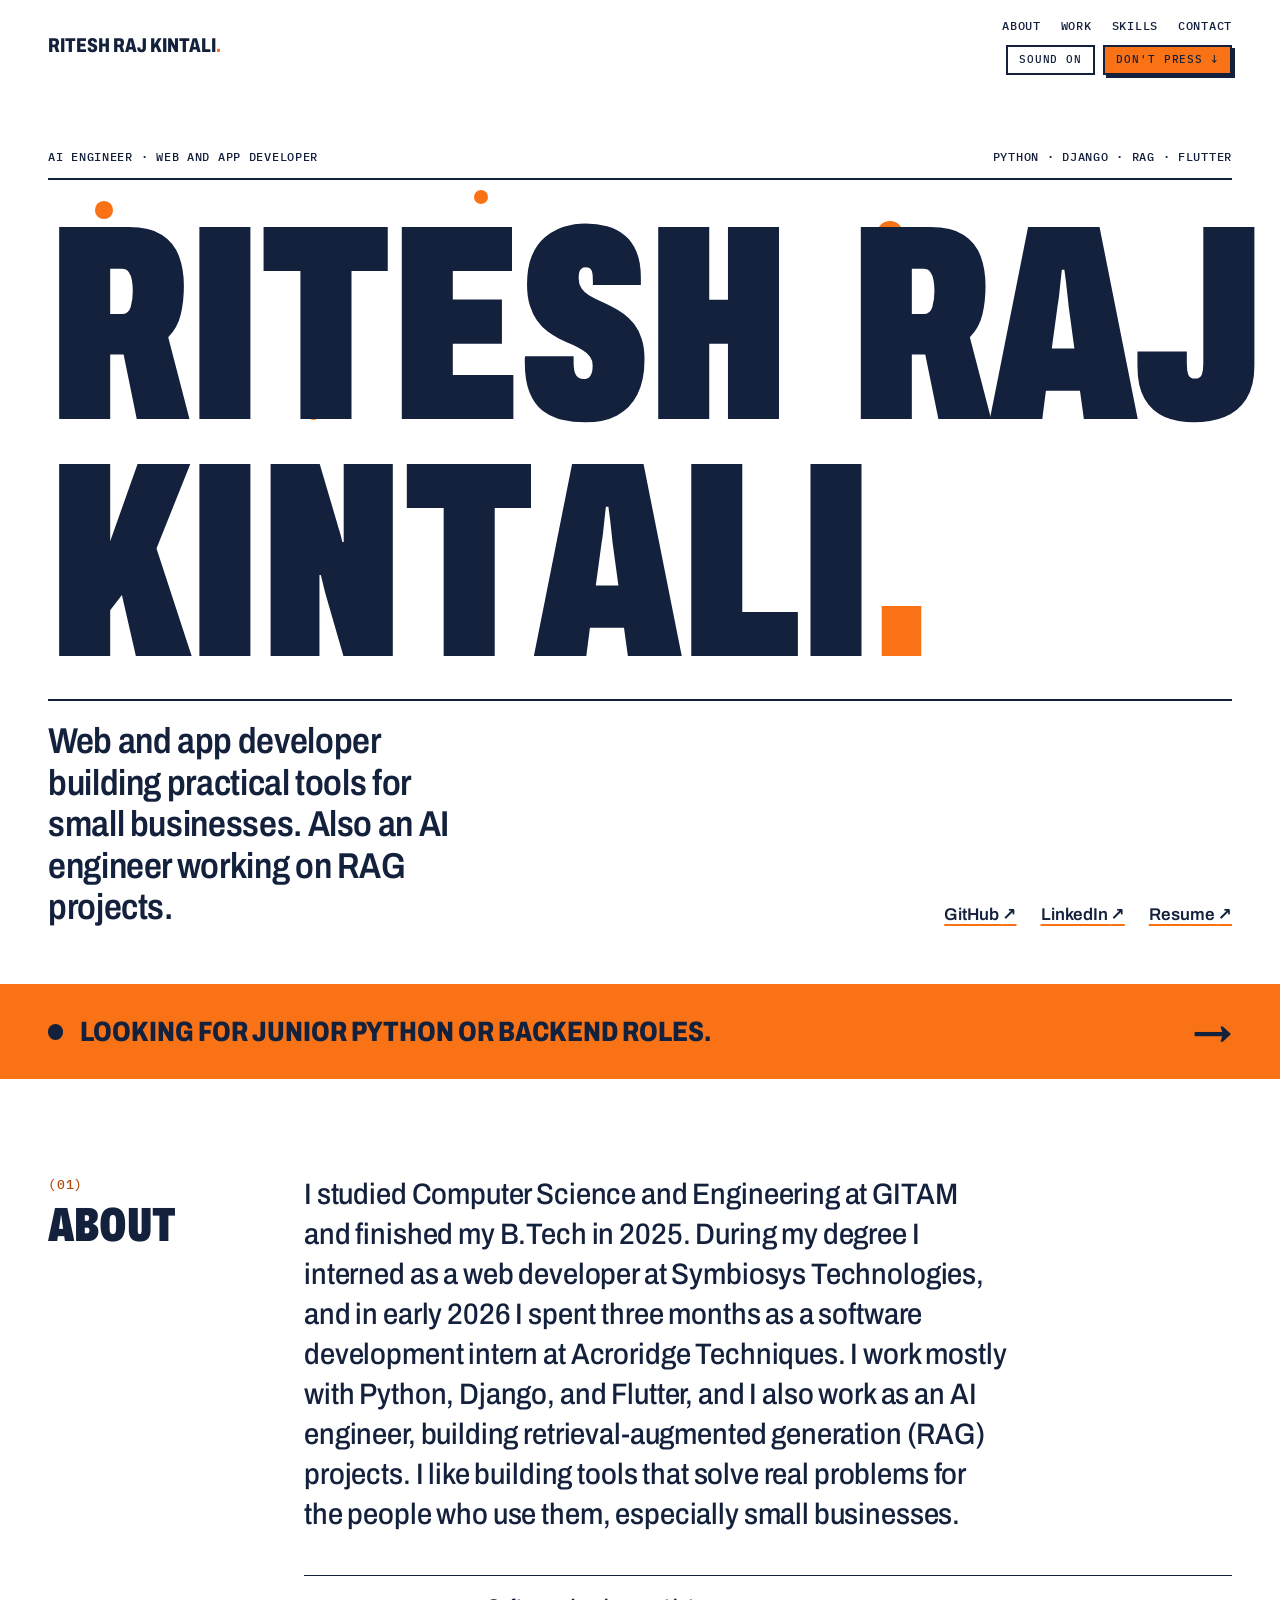
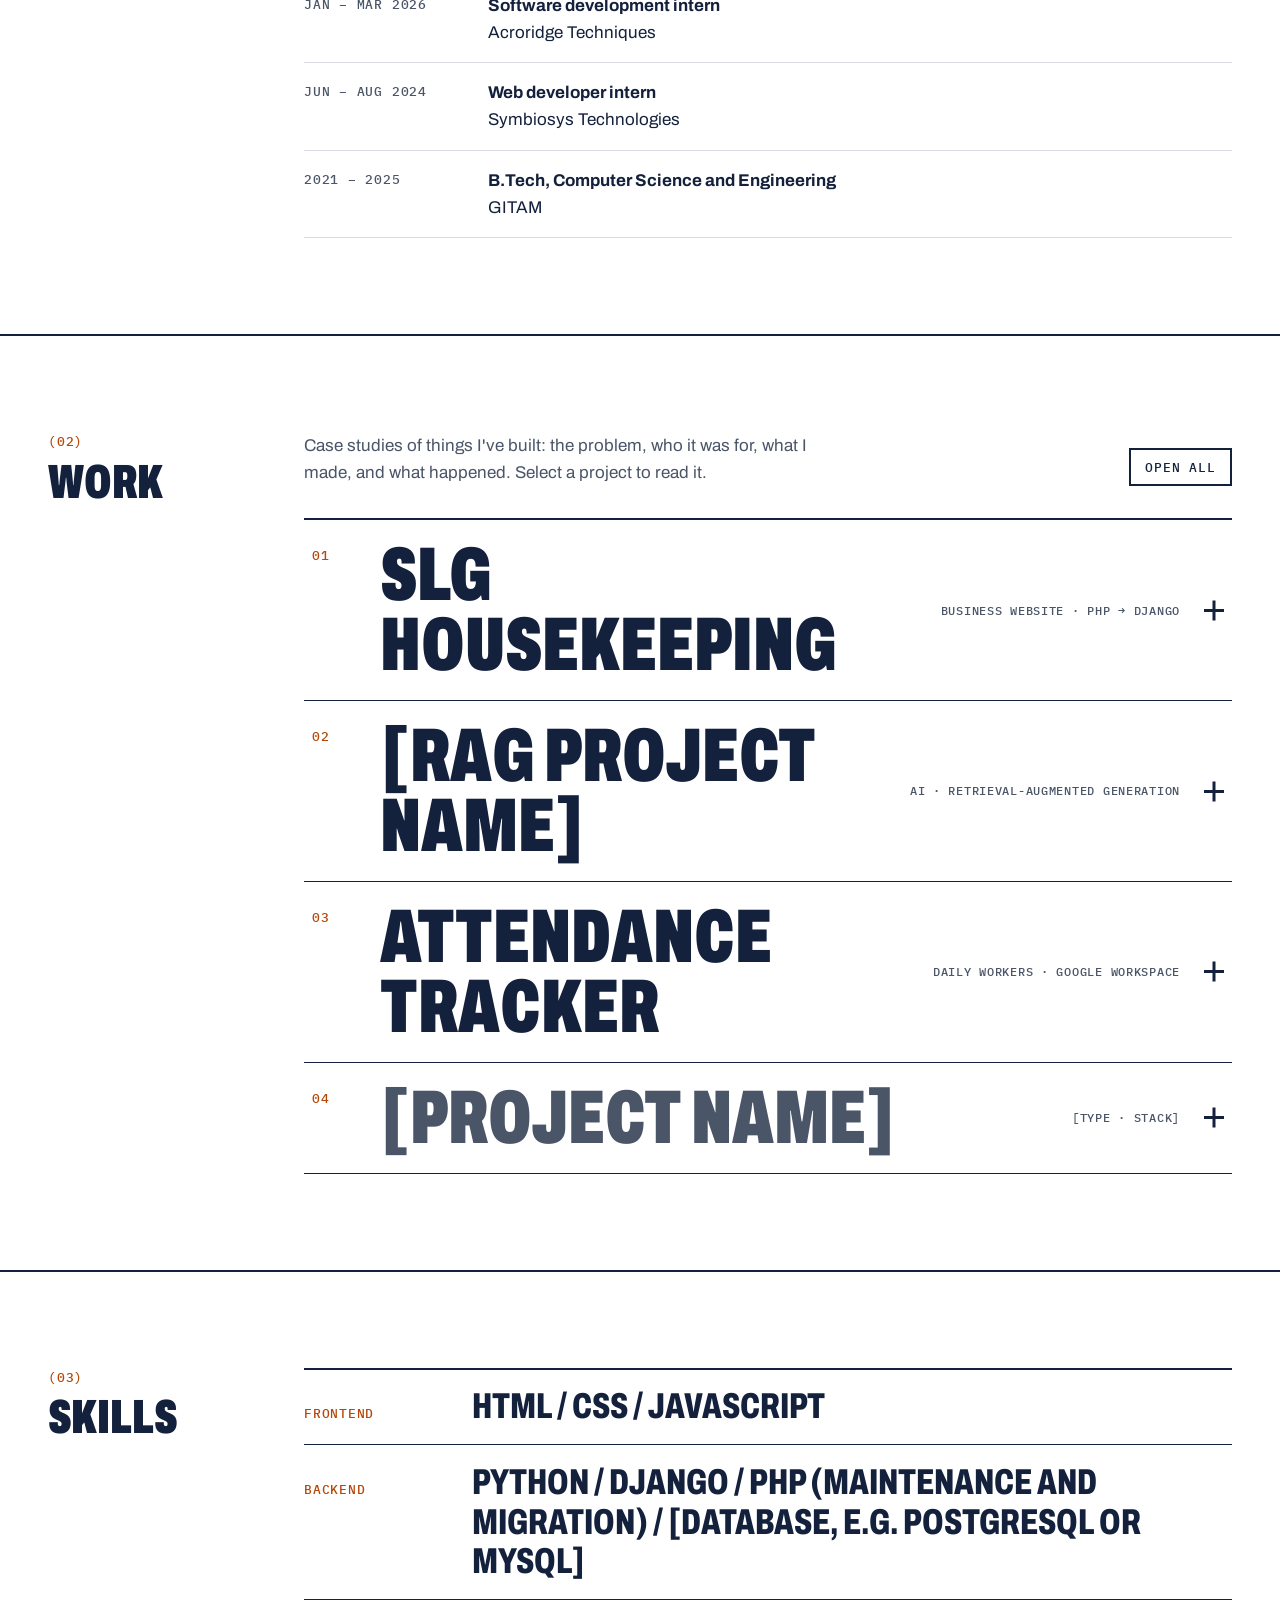
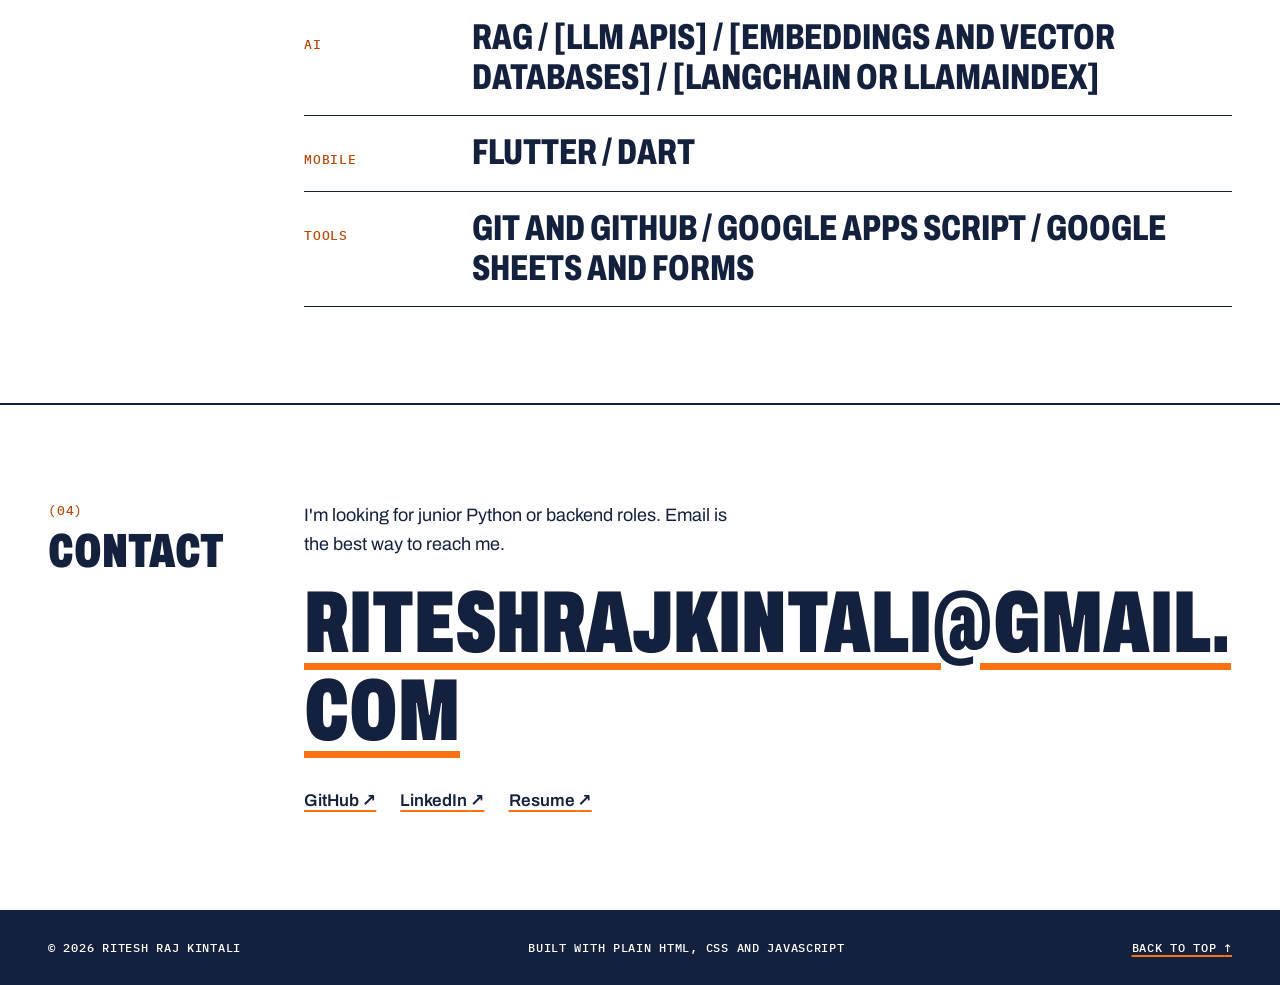
==== commit f633a259: "Add real contact links and change the helicopter banner to "Open to work" Co-Authored-By: Claude Opu" ====
--- a/index.html
+++ b/index.html
@@ -110,10 +110,8 @@
         <div class="hero-row reveal">
           <p class="hero-lede">Web and app developer building practical tools for small businesses. Also an AI engineer working on RAG projects.</p>
           <ul class="hero-links">
-            <!-- PLACEHOLDER: replace with your GitHub profile URL -->
-            <li><a href="https://github.com/your-username">GitHub <span aria-hidden="true">↗</span></a></li>
-            <!-- PLACEHOLDER: replace with your LinkedIn profile URL -->
-            <li><a href="https://www.linkedin.com/in/your-profile">LinkedIn <span aria-hidden="true">↗</span></a></li>
+            <li><a href="https://github.com/kintali-Ritesh-raj">GitHub <span aria-hidden="true">↗</span></a></li>
+            <li><a href="https://www.linkedin.com/in/ritesh-raj-kintali-69a182318/">LinkedIn <span aria-hidden="true">↗</span></a></li>
             <!-- Opens resume.html with the circle transition. PLACEHOLDER: add resume.pdf to the project root -->
             <li><a href="resume.html" data-transition="Opening resume">Resume <span aria-hidden="true">↗</span></a></li>
           </ul>
@@ -384,11 +382,10 @@
       </header>
       <div class="section-body reveal">
         <p class="contact-lede">I'm looking for junior Python or backend roles. Email is the best way to reach me.</p>
-        <!-- PLACEHOLDER: replace both the href and the link text with your email -->
-        <a class="contact-email" href="mailto:your-email@example.com">[your-email@example.com]</a>
+        <a class="contact-email" href="mailto:riteshrajkintali@gmail.com">riteshrajkintali@gmail.com</a>
         <ul class="contact-links">
-          <li><a href="https://github.com/your-username">GitHub <span aria-hidden="true">↗</span></a></li>
-          <li><a href="https://www.linkedin.com/in/your-profile">LinkedIn <span aria-hidden="true">↗</span></a></li>
+          <li><a href="https://github.com/kintali-Ritesh-raj">GitHub <span aria-hidden="true">↗</span></a></li>
+          <li><a href="https://www.linkedin.com/in/ritesh-raj-kintali-69a182318/">LinkedIn <span aria-hidden="true">↗</span></a></li>
           <li><a href="resume.html" data-transition="Opening resume">Resume <span aria-hidden="true">↗</span></a></li>
         </ul>
       </div>
@@ -667,7 +664,7 @@
       <rect class="heli-blade" x="18" y="19" width="284" height="6" rx="3" fill="#14213d"/>
       <circle cx="160" cy="22" r="5" fill="#f97316" stroke="#14213d" stroke-width="2"/>
     </svg>
-    <span class="heli-banner">Open to junior Python &amp; backend roles</span>
+    <span class="heli-banner">Open to work</span>
   </div>
 
   <!-- Hover preview for the work index (desktop pointers only, filled by script.js) -->
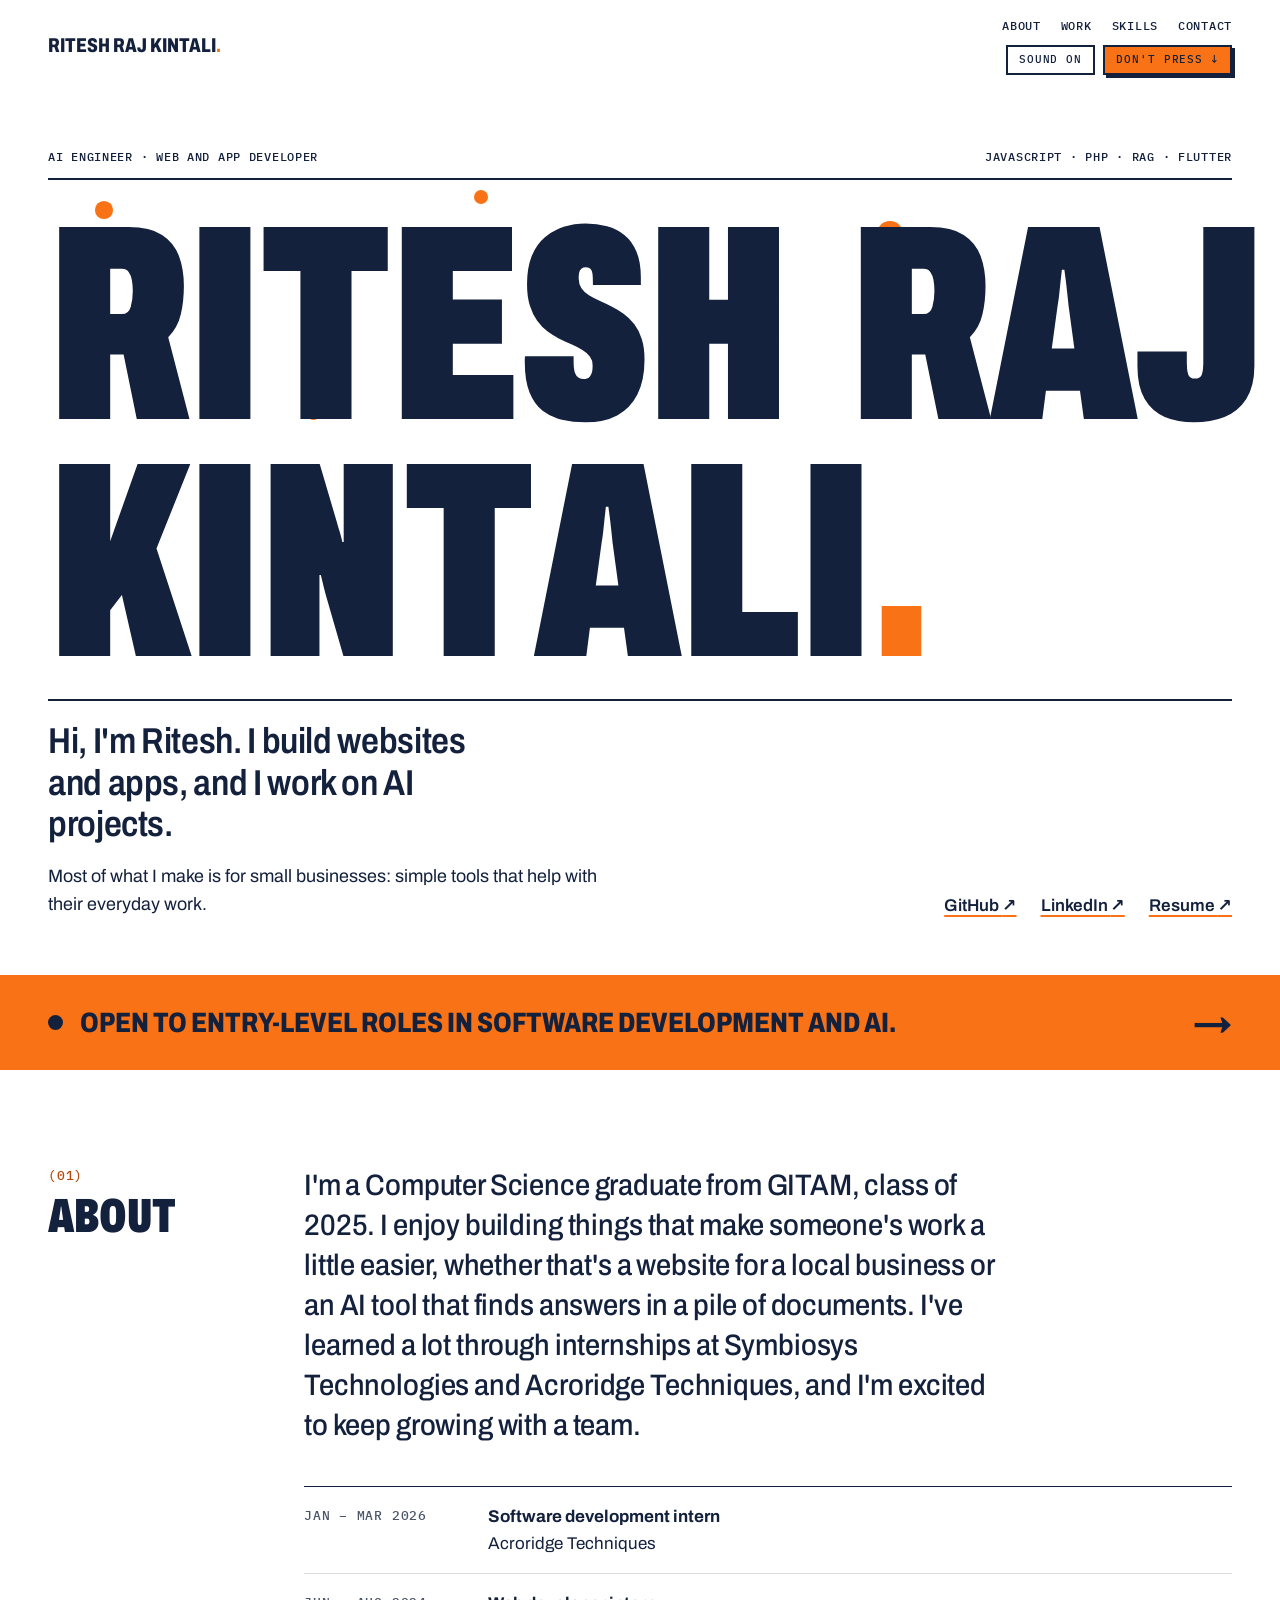
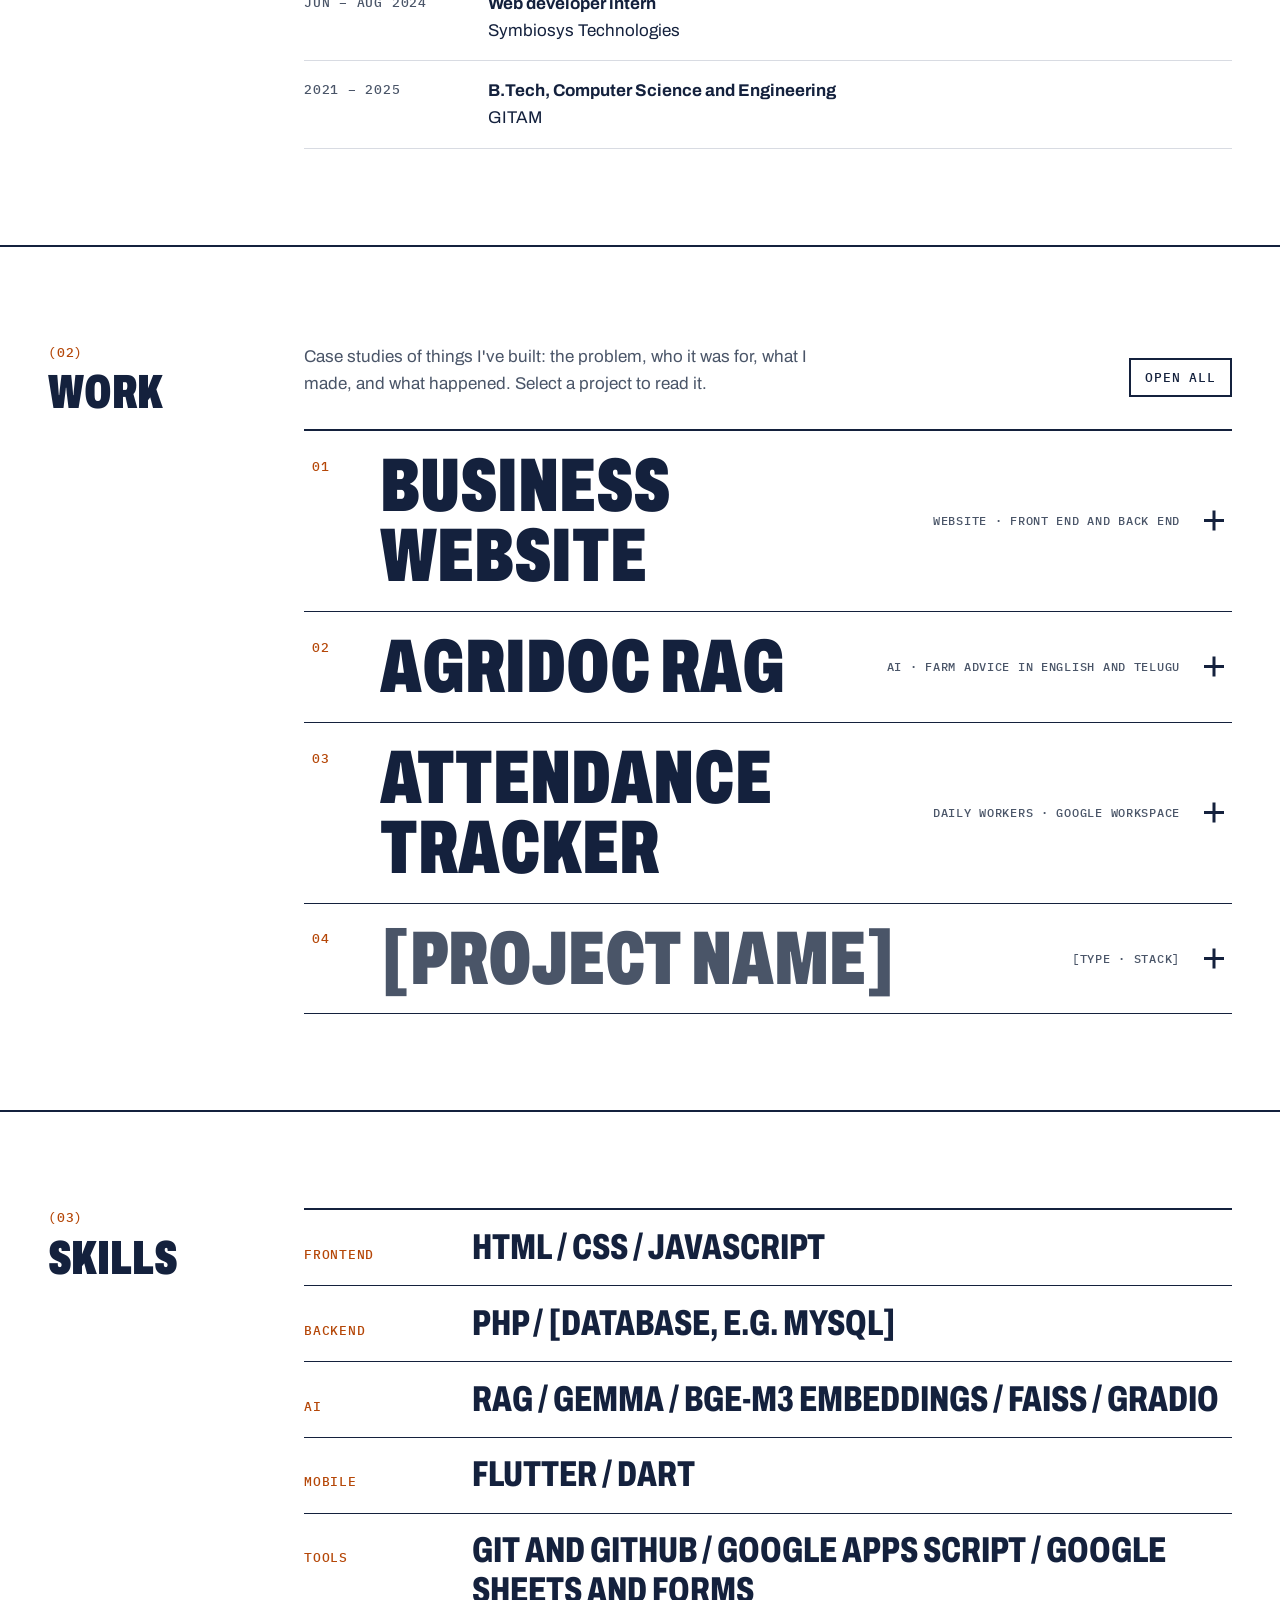
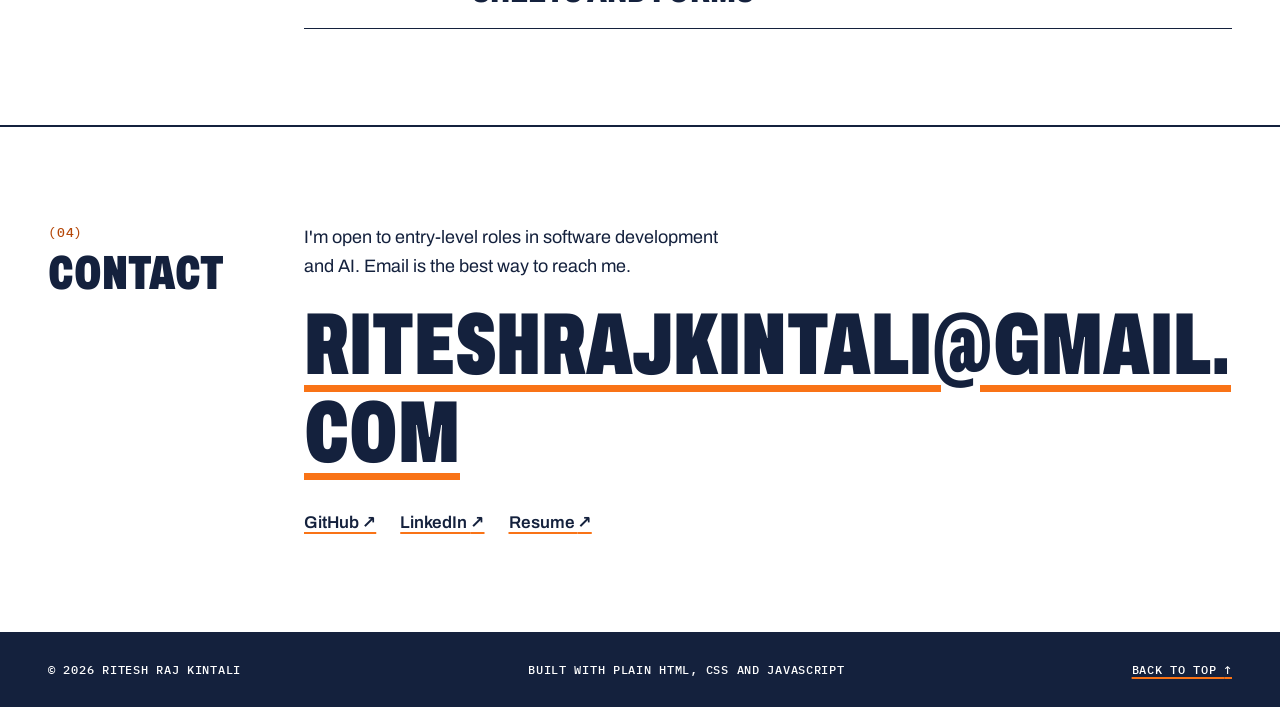
==== commit 768eb15f: "Rewrite the intro, About and project case studies, and add project screenshots - Remove the characte" ====
--- a/index.html
+++ b/index.html
@@ -4,16 +4,16 @@
   <meta charset="utf-8">
   <meta name="viewport" content="width=device-width, initial-scale=1">
   <title>Ritesh Raj Kintali, AI engineer and developer</title>
-  <meta name="description" content="Ritesh Raj Kintali is an AI engineer and web and app developer building practical tools for small businesses, including RAG projects. Looking for junior Python or backend roles.">
+  <meta name="description" content="Ritesh Raj Kintali is an AI engineer and web and app developer building practical tools for small businesses, including RAG projects. Open to entry-level roles in software development and AI.">
   <link rel="icon" href="data:image/svg+xml,%3Csvg xmlns='http://www.w3.org/2000/svg' viewBox='0 0 32 32'%3E%3Crect width='32' height='32' fill='%2314213D'/%3E%3Ctext x='6' y='25' font-family='Arial Narrow,Arial,sans-serif' font-size='24' font-weight='900' fill='%23fff'%3ER%3C/text%3E%3Ccircle cx='25' cy='22' r='3.5' fill='%23F97316'/%3E%3C/svg%3E">
   <link rel="preconnect" href="https://fonts.googleapis.com">
   <link rel="preconnect" href="https://fonts.gstatic.com" crossorigin>
   <link href="https://fonts.googleapis.com/css2?family=Archivo:wdth,wght@62..125,400..900&family=IBM+Plex+Mono:wght@400;500&display=swap" rel="stylesheet">
-  <link rel="stylesheet" href="styles.css">
+  <link rel="stylesheet" href="styles.css?v=4">
   <script>document.documentElement.classList.add('js');</script>
-  <script src="transition.js" defer></script>
-  <script src="sounds.js" defer></script>
-  <script src="script.js" defer></script>
+  <script src="transition.js?v=4" defer></script>
+  <script src="sounds.js?v=4" defer></script>
+  <script src="script.js?v=4" defer></script>
 </head>
 <body>
   <a class="skip-link" href="#main">Skip to content</a>
@@ -49,7 +49,7 @@
       <div class="wrap">
         <div class="hero-top reveal">
           <span>AI engineer · Web and app developer</span>
-          <span>Python · Django · RAG · Flutter</span>
+          <span>JavaScript · PHP · RAG · Flutter</span>
         </div>
 
         <div class="hero-stage">
@@ -108,7 +108,10 @@
         </div>
 
         <div class="hero-row reveal">
-          <p class="hero-lede">Web and app developer building practical tools for small businesses. Also an AI engineer working on RAG projects.</p>
+          <div class="hero-intro">
+            <p class="hero-lede">Hi, I'm Ritesh. I build websites and apps, and I work on AI projects.</p>
+            <p class="hero-about">Most of what I make is for small businesses: simple tools that help with their everyday work.</p>
+          </div>
           <ul class="hero-links">
             <li><a href="https://github.com/kintali-Ritesh-raj">GitHub <span aria-hidden="true">↗</span></a></li>
             <li><a href="https://www.linkedin.com/in/ritesh-raj-kintali-69a182318/">LinkedIn <span aria-hidden="true">↗</span></a></li>
@@ -120,7 +123,7 @@
 
       <a class="cta-bar" href="#contact">
         <span class="wrap cta-inner">
-          <span><span class="status-dot" aria-hidden="true"></span>Looking for junior Python or backend roles.</span>
+          <span><span class="status-dot" aria-hidden="true"></span>Open to entry-level roles in software development and AI.</span>
           <span class="cta-arrow" aria-hidden="true">→</span>
         </span>
       </a>
@@ -133,7 +136,7 @@
         <h2 id="about-title">About</h2>
       </header>
       <div class="section-body">
-        <p class="statement reveal">I studied Computer Science and Engineering at GITAM and finished my B.Tech in 2025. During my degree I interned as a web developer at Symbiosys Technologies, and in early 2026 I spent three months as a software development intern at Acroridge Techniques. I work mostly with Python, Django, and Flutter, and I also work as an AI engineer, building retrieval-augmented generation (RAG) projects. I like building tools that solve real problems for the people who use them, especially small businesses.</p>
+        <p class="statement reveal">I'm a Computer Science graduate from GITAM, class of 2025. I enjoy building things that make someone's work a little easier, whether that's a website for a local business or an AI tool that finds answers in a pile of documents. I've learned a lot through internships at Symbiosys Technologies and Acroridge Techniques, and I'm excited to keep growing with a team.</p>
         <dl class="timeline reveal">
           <div>
             <dt>Jan – Mar 2026</dt>
@@ -165,94 +168,110 @@
 
         <ol class="work-list">
 
-          <li class="work-item reveal" data-preview-title="slghk.in" data-preview-meta="Django · Live · Maintained by me">
+          <li class="work-item reveal" data-preview-title="Business website" data-preview-meta="HTML · CSS · JavaScript · PHP">
             <h3 class="work-heading">
-              <button class="work-toggle" type="button" aria-expanded="false" aria-controls="case-slg">
+              <button class="work-toggle" type="button" aria-expanded="false" aria-controls="case-business">
                 <span class="work-num">01</span>
-                <span class="work-name">SLG Housekeeping</span>
-                <span class="work-meta">Business website · PHP → Django</span>
+                <span class="work-name">Business website</span>
+                <span class="work-meta">Website · Front end and back end</span>
                 <span class="work-icon" aria-hidden="true"></span>
               </button>
             </h3>
-            <div class="work-panel" id="case-slg">
+            <div class="work-panel" id="case-business">
               <div class="work-panel-inner">
-                <p class="case-role"><span class="label">My role</span> I built the website, moved it from PHP to Django, and maintain it.</p>
-                <p class="case-link"><a href="https://slghk.in">Visit slghk.in <span aria-hidden="true">↗</span></a></p>
+                <p class="case-role"><span class="label">My role</span> Web developer. I built the whole website myself, from the pages people see to the code behind them, and put it live.</p>
+                <p class="case-link"><a href="https://slghk.in">Visit the website <span aria-hidden="true">↗</span></a></p>
+                <div class="case-shots">
+                  <figure class="case-shot">
+                    <a href="images/business-website.jpg" target="_blank" rel="noopener"><img src="images/business-website.jpg" width="800" height="505" loading="lazy" alt="The home page of the business website: a large photo of cleaning staff at work, the heading Professional Cleaning Services in Visakhapatnam, and buttons to get a free quote or chat on WhatsApp."></a>
+                    <figcaption>The home page, with quick ways to get a quote, call or chat on WhatsApp.</figcaption>
+                  </figure>
+                </div>
                 <dl class="case-body">
                   <div>
                     <dt>Problem</dt>
-                    <dd>[What wasn't working for the business before this site, or before the move to Django.]</dd>
+                    <dd>The business had been cleaning homes and offices for years, but it had no proper place online. People searching for a cleaning service couldn't see what it offered, look at past work or read reviews, and there was no easy way to ask for a price without calling.</dd>
                   </div>
                   <div>
                     <dt>Who it was for</dt>
-                    <dd>SLG Housekeeping. [One line on what the business does and who its customers are.]</dd>
+                    <dd>A housekeeping and cleaning company in Visakhapatnam. Its customers range from families who want their apartment deep cleaned to offices and factories that need regular housekeeping.</dd>
                   </div>
                   <div>
                     <dt>What I built</dt>
-                    <dd>The business website at slghk.in. The original version ran on PHP [that I built / that I took over]. I rebuilt it in Django and still maintain it, which covers [content updates, fixes, hosting, etc.].</dd>
+                    <dd>I built the whole website on my own: a home page, pages for each cleaning service, a gallery of real jobs, Google reviews, a strip of client logos, an FAQ and a contact section. Visitors can ask for a free quote through a form, or tap to call or chat on WhatsApp.</dd>
                   </div>
                   <div>
                     <dt>Tools</dt>
-                    <dd class="tools">Python · Django · HTML · CSS · PHP (original site) · [hosting, database]</dd>
+                    <dd class="tools">HTML · CSS · JavaScript · PHP · Hostinger</dd>
                   </div>
                   <div>
                     <dt>Challenges</dt>
-                    <dd>[What was hard about the migration, such as keeping existing URLs working, moving content over, or avoiding downtime.]</dd>
-                  </div>
-                  <div>
-                    <dt>What I changed</dt>
-                    <dd>[What is different after the move to Django, for the business and for you as the maintainer.]</dd>
+                    <dd>Most customers find the site on their phones, so getting every page to look right on small screens took a lot of testing. The gallery has many photos, and I had to make them lighter so the page still loads quickly on mobile data. The quote form was tricky too: making sure each request actually reached the business, and keeping spam out.</dd>
+                  </div>
+                  <div>
+                    <dt>How I built it</dt>
+                    <dd>I designed the layout first, then wrote the pages in HTML and styled them with CSS so they work on phones as well as laptops. JavaScript runs the photo slider, the review carousel and the FAQ answers that open and close. The quote form is handled in PHP, which checks what people type and sends their request on to the business. When it was ready, I put it live on Hostinger and connected the domain.</dd>
                   </div>
                   <div>
                     <dt>Result</dt>
-                    <dd>The site is live at slghk.in, running on Django. [Add any outcome you can back up. Leave out numbers you can't verify.]</dd>
+                    <dd>The website is live, and the business now has one place to send people. Customers can see the services, check real work and reviews, and ask for a quote in a couple of minutes.</dd>
                   </div>
                 </dl>
               </div>
             </div>
           </li>
 
-          <li class="work-item reveal" data-preview-title="[RAG project name]" data-preview-meta="Python · RAG · [LLM, vector database]">
+          <li class="work-item reveal" data-preview-title="AgriDoc RAG" data-preview-meta="Gemma · BGE-M3 · FAISS · Gradio">
             <h3 class="work-heading">
               <button class="work-toggle" type="button" aria-expanded="false" aria-controls="case-rag">
                 <span class="work-num">02</span>
-                <span class="work-name">[RAG project name]</span>
-                <span class="work-meta">AI · Retrieval-augmented generation</span>
+                <span class="work-name">AgriDoc RAG</span>
+                <span class="work-meta">AI · Farm advice in English and Telugu</span>
                 <span class="work-icon" aria-hidden="true"></span>
               </button>
             </h3>
             <div class="work-panel" id="case-rag">
               <div class="work-panel-inner">
-                <p class="case-role"><span class="label">My role</span> [Your role, e.g. designed and built the whole pipeline.]</p>
-                <p class="case-link">[Link to the repo, demo, or write-up]</p>
+                <p class="case-role"><span class="label">My role</span> I built the whole system on my own, from reading the PDFs to the chat app farmers type into.</p>
+                <p class="case-link"><a href="https://github.com/kintali-Ritesh-raj/AgriDoc-RAG">View the code on GitHub <span aria-hidden="true">↗</span></a></p>
+                <div class="case-shots">
+                  <figure class="case-shot">
+                    <a href="images/agridoc-chat.jpg" target="_blank" rel="noopener"><img src="images/agridoc-chat.jpg" width="1267" height="868" loading="lazy" alt="The chat tab of the Farmer Advisory System. A farmer's question in Telugu is answered with a likely cause and next steps, and a table on the right lists the PDF pages the answer came from with their scores."></a>
+                    <figcaption>The chat tab: a question asked in Telugu, the answer, and the exact PDF pages it was based on.</figcaption>
+                  </figure>
+                  <figure class="case-shot">
+                    <a href="images/agridoc-evaluation.jpg" target="_blank" rel="noopener"><img src="images/agridoc-evaluation.jpg" width="1325" height="895" loading="lazy" alt="The Test and Evaluate tab after a 100-question run. A summary table shows the right document found for 94 of 98 questions, and a list below shows the score for each question."></a>
+                    <figcaption>The test tab after a 100-question run, with a score for every question.</figcaption>
+                  </figure>
+                </div>
                 <dl class="case-body">
                   <div>
                     <dt>Problem</dt>
-                    <dd>[What question people needed answered, and why searching the documents by hand didn't work.]</dd>
+                    <dd>Good farming advice already exists, but it's buried in long government and research PDFs, mostly in English. A farmer who notices yellow leaves on their rice can't dig through hundreds of pages, and a general chatbot will often just guess.</dd>
                   </div>
                   <div>
                     <dt>Who it was for</dt>
-                    <dd>[Who uses it, and what documents or data it answers from.]</dd>
+                    <dd>Farmers in India growing rice, cotton and chilli, who can ask in English or Telugu. The answers come from more than 30 trusted documents from ICAR, NIPHM, ANGRAU, FAO and ICRISAT.</dd>
                   </div>
                   <div>
                     <dt>What I built</dt>
-                    <dd>A retrieval-augmented generation (RAG) system. It [splits the documents into chunks, turns them into embeddings, stores them in a vector database, finds the most relevant chunks for each question, and passes them to an LLM to write the answer]. [Edit this to match what your project actually does.]</dd>
+                    <dd>A question-answering app that only answers from those documents. A farmer describes the problem, the system finds the most useful pages, and a small AI model writes the answer as a likely cause, the symptoms to check, next steps, and a note on how sure it is. Every answer shows the pages it came from, so it can be checked.</dd>
                   </div>
                   <div>
                     <dt>Tools</dt>
-                    <dd class="tools">Python · [LLM, e.g. GPT, Claude, or Llama] · [embedding model] · [vector database, e.g. FAISS, Chroma, or pgvector] · [framework, e.g. LangChain or LlamaIndex]</dd>
+                    <dd class="tools">Python · Gemma 3 (1B) · BGE-M3 embeddings · FAISS · PyMuPDF · Gradio</dd>
                   </div>
                   <div>
                     <dt>Challenges</dt>
-                    <dd>[What was hard, such as choosing a chunk size, getting relevant results back, or stopping the model from making things up.]</dd>
-                  </div>
-                  <div>
-                    <dt>What I changed</dt>
-                    <dd>[What you changed after testing it, and why.]</dd>
+                    <dd>The first version found pages about the right crop but the wrong problem: any page with the word "yellow" looked like a match. I also had to make everything fit on my laptop's 4 GB graphics card, and handle questions typed in Telugu or in a mix of Telugu and English.</dd>
+                  </div>
+                  <div>
+                    <dt>How I built it</dt>
+                    <dd>I pulled the text out of each PDF page by page, split it into short overlapping pieces, and turned each piece into numbers with a multilingual model so similar meanings sit close together. To fix the wrong-problem results, I wrote my own re-ranking step: it looks for the symptom and the part of the plant in the question, such as "yellowing" on "old leaves", and pushes up pages that mention both together. The AI model runs in a compressed form, so the whole system uses about 2.7 GB of graphics memory.</dd>
                   </div>
                   <div>
                     <dt>Result</dt>
-                    <dd>[What it can do now. Only include results you can back up.]</dd>
+                    <dd>I tested it on 100 real-style questions. It found the right document for 94 of 98 questions that had one, made the right call every time on whether to answer or hold back, and scored 62% overall on relevance and on staying true to its sources.</dd>
                   </div>
                 </dl>
               </div>
@@ -356,11 +375,11 @@
           </div>
           <div>
             <dt>Backend</dt>
-            <dd>Python / Django / PHP (maintenance and migration) / [Database, e.g. PostgreSQL or MySQL]</dd>
+            <dd>PHP / [Database, e.g. MySQL]</dd>
           </div>
           <div>
             <dt>AI</dt>
-            <dd>RAG / [LLM APIs] / [Embeddings and vector databases] / [LangChain or LlamaIndex]</dd>
+            <dd>RAG / Gemma / BGE-M3 embeddings / FAISS / Gradio</dd>
           </div>
           <div>
             <dt>Mobile</dt>
@@ -381,7 +400,7 @@
         <h2 id="contact-title">Contact</h2>
       </header>
       <div class="section-body reveal">
-        <p class="contact-lede">I'm looking for junior Python or backend roles. Email is the best way to reach me.</p>
+        <p class="contact-lede">I'm open to entry-level roles in software development and AI. Email is the best way to reach me.</p>
         <a class="contact-email" href="mailto:riteshrajkintali@gmail.com">riteshrajkintali@gmail.com</a>
         <ul class="contact-links">
           <li><a href="https://github.com/kintali-Ritesh-raj">GitHub <span aria-hidden="true">↗</span></a></li>
--- a/styles.css
+++ b/styles.css
@@ -754,6 +754,17 @@
   max-width: 24ch;
 }
 
+.hero-intro {
+  display: grid;
+  gap: 1rem;
+}
+
+.hero-about {
+  max-width: 58ch;
+  font-size: clamp(1rem, 1.4vw, 1.125rem);
+  line-height: 1.6;
+}
+
 .hero-links {
   display: flex;
   flex-wrap: wrap;
@@ -1134,6 +1145,37 @@
 .case-link {
   margin-top: 0.5rem;
   font-weight: 600;
+}
+
+.case-shots {
+  display: grid;
+  gap: 1.25rem;
+  margin-top: 1.5rem;
+}
+
+.case-shot {
+  margin: 0;
+}
+
+.case-shot a {
+  display: block;
+  cursor: zoom-in;
+}
+
+.case-shot img {
+  display: block;
+  width: 100%;
+  height: auto;
+  border: 1px solid var(--rule);
+  border-radius: 6px;
+  background: #fff;
+}
+
+.case-shot figcaption {
+  margin-top: 0.5rem;
+  font-size: 0.875rem;
+  line-height: 1.5;
+  opacity: 0.75;
 }
 
 .case-body {
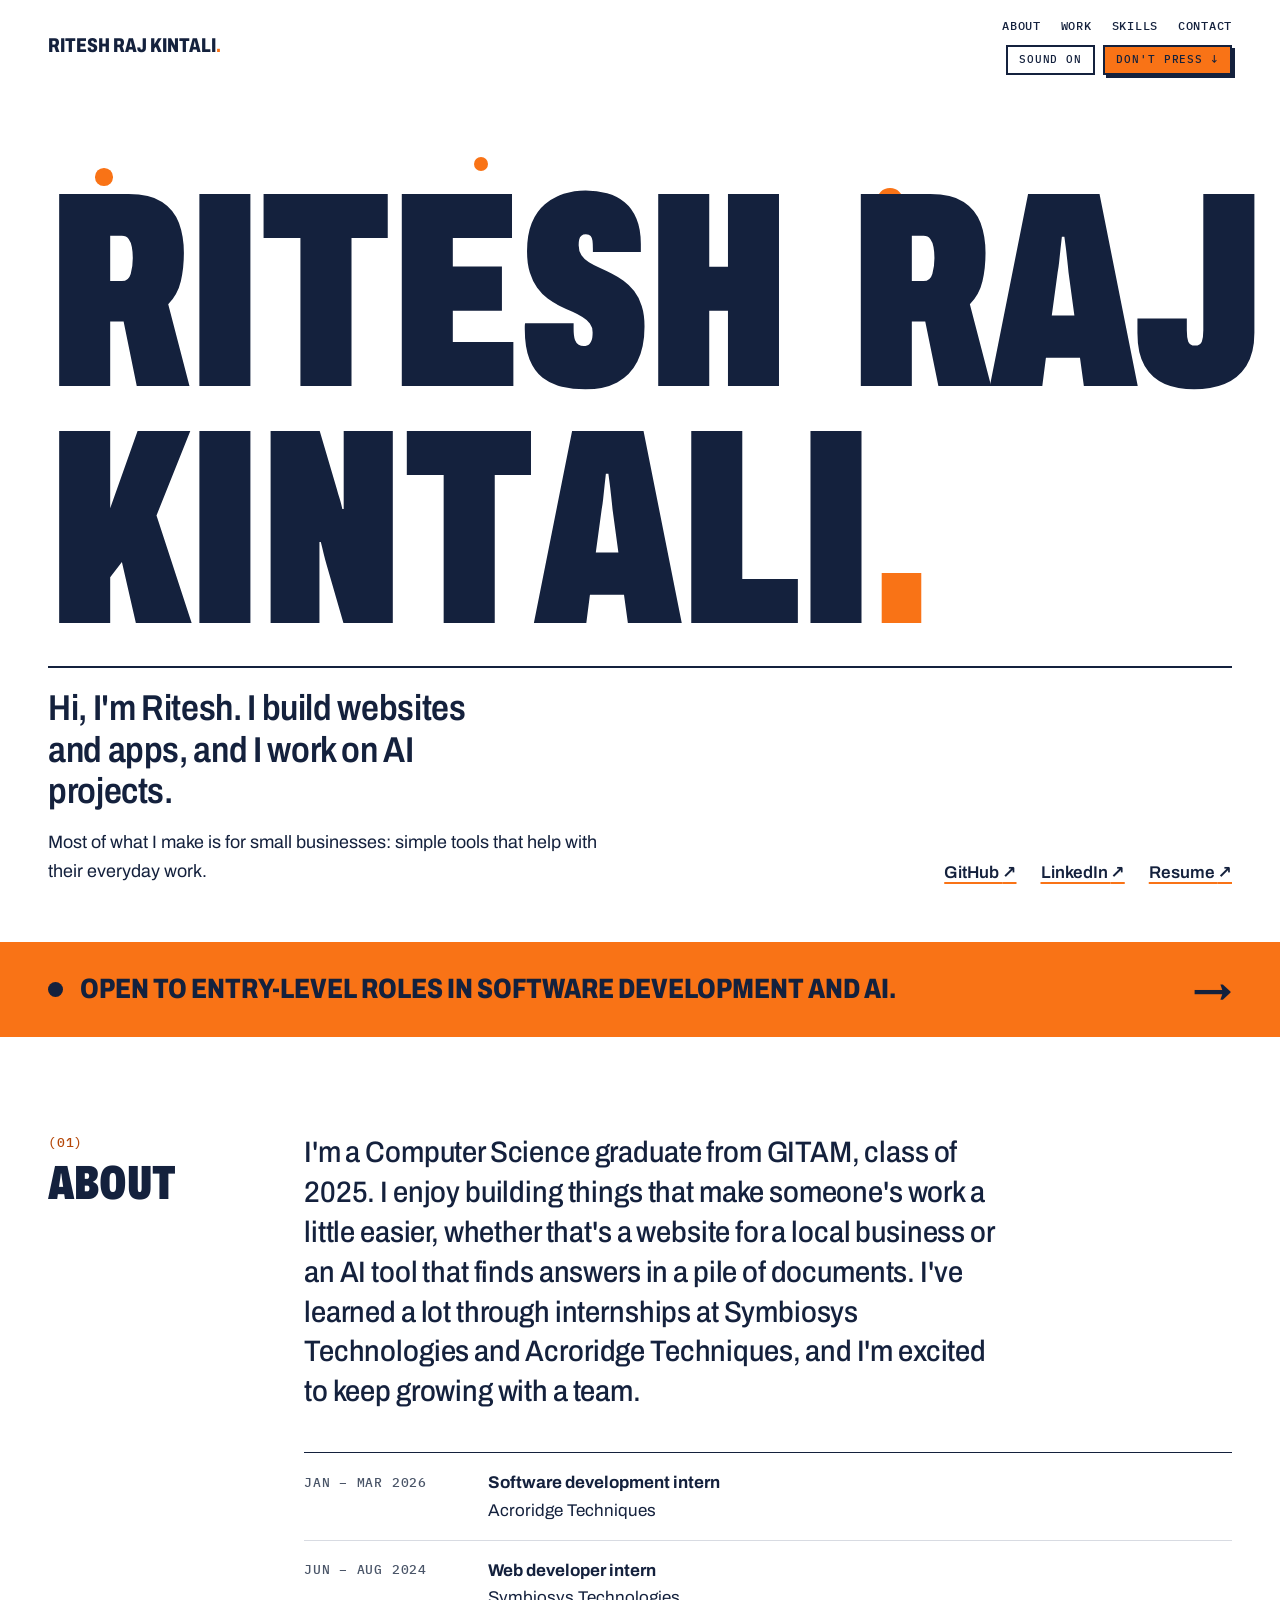
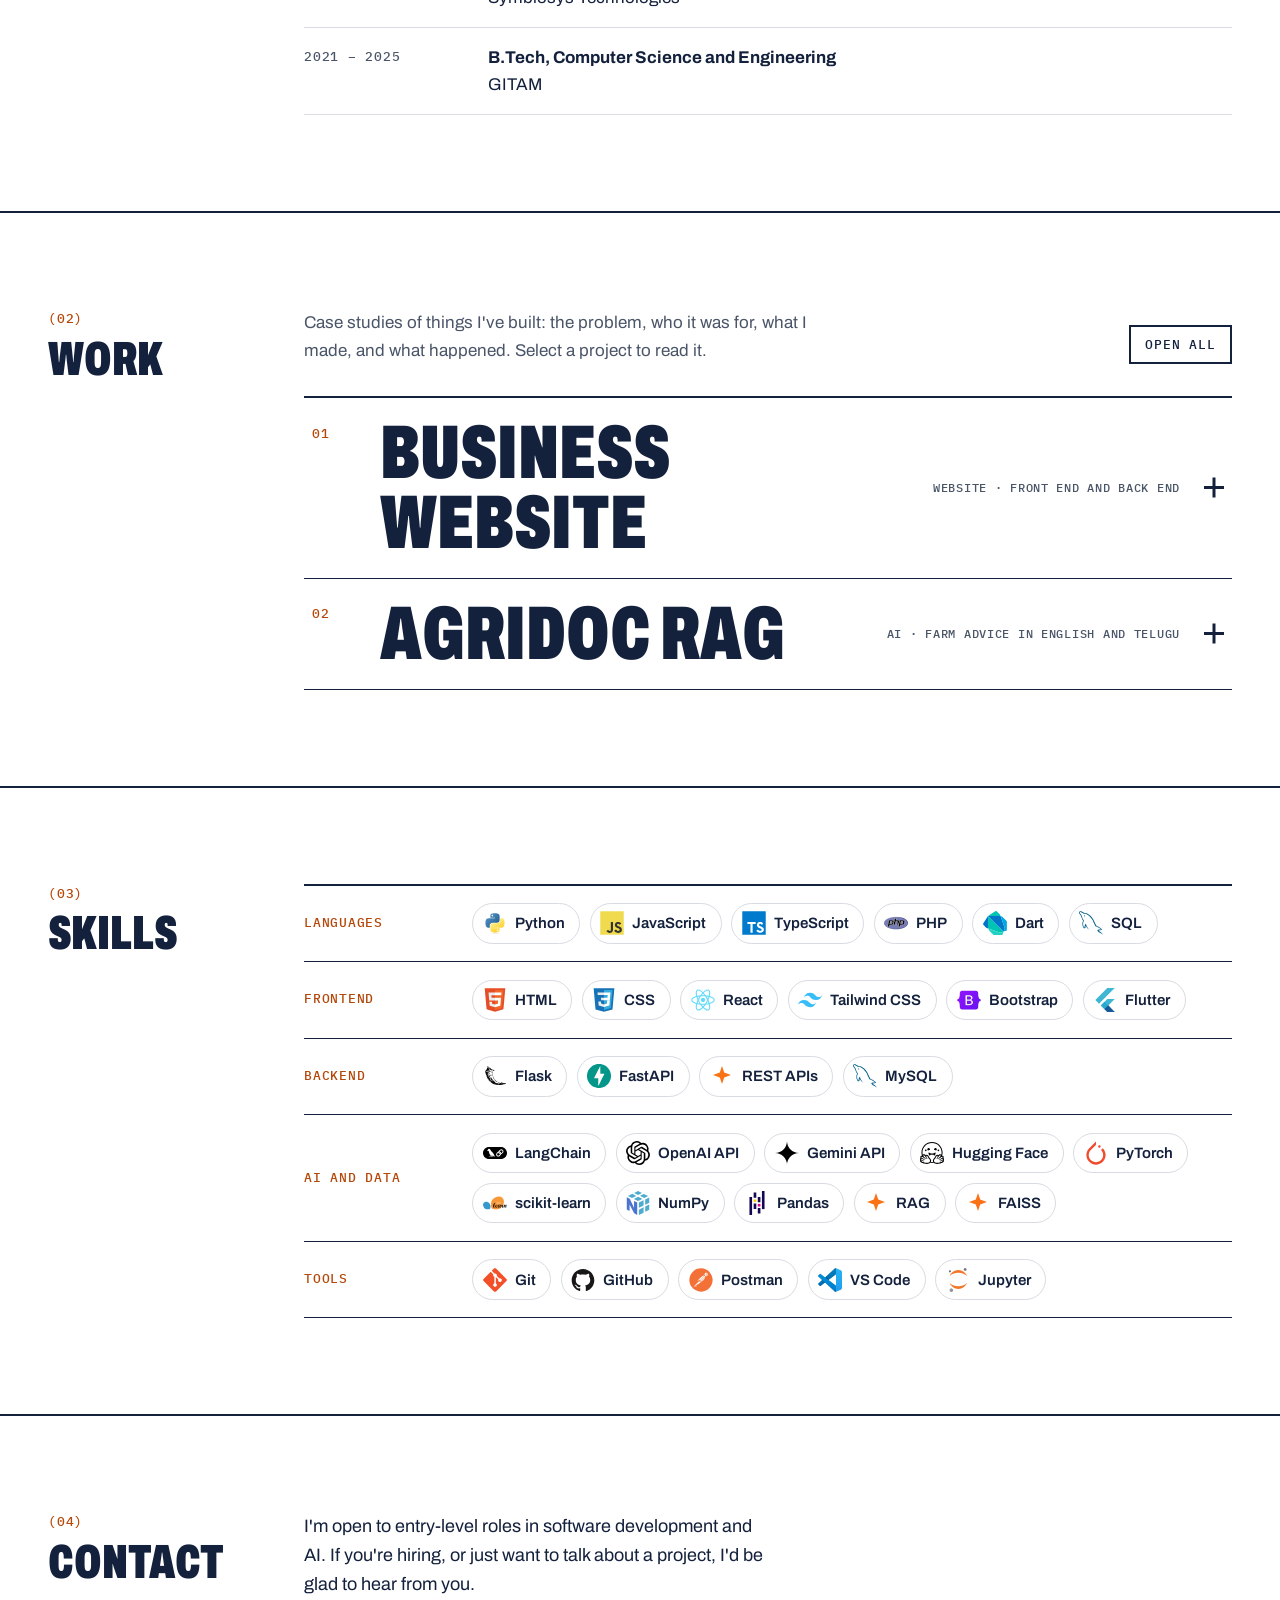
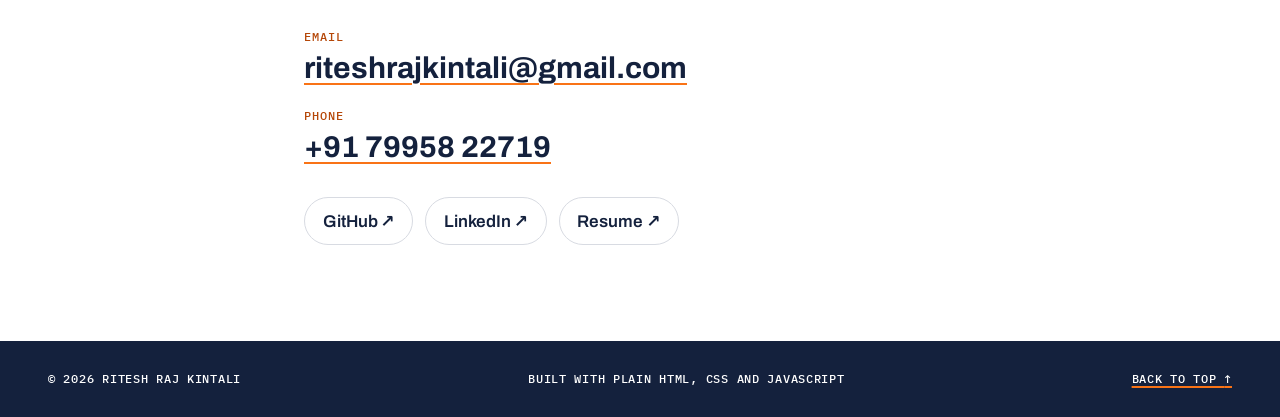
==== commit 60b48dec: "Add skill logos, a simpler contact section and the phone number - Show skills as short logo tags, wi" ====
--- a/index.html
+++ b/index.html
@@ -9,11 +9,11 @@
   <link rel="preconnect" href="https://fonts.googleapis.com">
   <link rel="preconnect" href="https://fonts.gstatic.com" crossorigin>
   <link href="https://fonts.googleapis.com/css2?family=Archivo:wdth,wght@62..125,400..900&family=IBM+Plex+Mono:wght@400;500&display=swap" rel="stylesheet">
-  <link rel="stylesheet" href="styles.css?v=4">
+  <link rel="stylesheet" href="styles.css?v=13">
   <script>document.documentElement.classList.add('js');</script>
-  <script src="transition.js?v=4" defer></script>
-  <script src="sounds.js?v=4" defer></script>
-  <script src="script.js?v=4" defer></script>
+  <script src="transition.js?v=13" defer></script>
+  <script src="sounds.js?v=13" defer></script>
+  <script src="script.js?v=13" defer></script>
 </head>
 <body>
   <a class="skip-link" href="#main">Skip to content</a>
@@ -47,11 +47,6 @@
     <!-- Hero -->
     <section class="hero" id="top" aria-labelledby="hero-name">
       <div class="wrap">
-        <div class="hero-top reveal">
-          <span>AI engineer · Web and app developer</span>
-          <span>JavaScript · PHP · RAG · Flutter</span>
-        </div>
-
         <div class="hero-stage">
           <!--
             The character, drawn from Ritesh's illustration. While he moonwalks in he sits behind
@@ -202,7 +197,15 @@
                   </div>
                   <div>
                     <dt>Tools</dt>
-                    <dd class="tools">HTML · CSS · JavaScript · PHP · Hostinger</dd>
+                    <dd>
+                      <ul class="skill-list skill-list--small">
+                        <li><img class="skill-icon" src="images/skills/html5.svg" alt="" width="24" height="24">HTML</li>
+                        <li><img class="skill-icon" src="images/skills/css3.svg" alt="" width="24" height="24">CSS</li>
+                        <li><img class="skill-icon" src="images/skills/javascript.svg" alt="" width="24" height="24">JavaScript</li>
+                        <li><img class="skill-icon" src="images/skills/php.svg" alt="" width="24" height="24">PHP</li>
+                        <li><img class="skill-icon" src="images/skills/hostinger.svg" alt="" width="24" height="24">Hostinger</li>
+                      </ul>
+                    </dd>
                   </div>
                   <div>
                     <dt>Challenges</dt>
@@ -259,7 +262,18 @@
                   </div>
                   <div>
                     <dt>Tools</dt>
-                    <dd class="tools">Python · Gemma 3 (1B) · BGE-M3 embeddings · FAISS · PyMuPDF · Gradio</dd>
+                    <dd>
+                      <ul class="skill-list skill-list--small">
+                        <li><img class="skill-icon" src="images/skills/python.svg" alt="" width="24" height="24">Python</li>
+                        <li><img class="skill-icon" src="images/skills/pytorch.svg" alt="" width="24" height="24">PyTorch</li>
+                        <li><img class="skill-icon" src="images/skills/huggingface.svg" alt="" width="24" height="24">Hugging Face</li>
+                        <li><svg class="skill-icon" viewBox="0 0 24 24" aria-hidden="true" focusable="false"><path d="M12 2l2.2 6.6L21 11l-6.8 2.4L12 20l-2.2-6.6L3 11l6.8-2.4z" fill="#f97316"/></svg>Gemma 3 (1B)</li>
+                        <li><svg class="skill-icon" viewBox="0 0 24 24" aria-hidden="true" focusable="false"><path d="M12 2l2.2 6.6L21 11l-6.8 2.4L12 20l-2.2-6.6L3 11l6.8-2.4z" fill="#f97316"/></svg>BGE-M3</li>
+                        <li><svg class="skill-icon" viewBox="0 0 24 24" aria-hidden="true" focusable="false"><path d="M12 2l2.2 6.6L21 11l-6.8 2.4L12 20l-2.2-6.6L3 11l6.8-2.4z" fill="#f97316"/></svg>FAISS</li>
+                        <li><svg class="skill-icon" viewBox="0 0 24 24" aria-hidden="true" focusable="false"><path d="M12 2l2.2 6.6L21 11l-6.8 2.4L12 20l-2.2-6.6L3 11l6.8-2.4z" fill="#f97316"/></svg>PyMuPDF</li>
+                        <li><svg class="skill-icon" viewBox="0 0 24 24" aria-hidden="true" focusable="false"><path d="M12 2l2.2 6.6L21 11l-6.8 2.4L12 20l-2.2-6.6L3 11l6.8-2.4z" fill="#f97316"/></svg>Gradio</li>
+                      </ul>
+                    </dd>
                   </div>
                   <div>
                     <dt>Challenges</dt>
@@ -278,84 +292,12 @@
             </div>
           </li>
 
-          <li class="work-item reveal" data-preview-title="Attendance tracker" data-preview-meta="Google Forms · Sheets · Apps Script">
-            <h3 class="work-heading">
-              <button class="work-toggle" type="button" aria-expanded="false" aria-controls="case-attendance">
-                <span class="work-num">03</span>
-                <span class="work-name">Attendance tracker</span>
-                <span class="work-meta">Daily workers · Google Workspace</span>
-                <span class="work-icon" aria-hidden="true"></span>
-              </button>
-            </h3>
-            <div class="work-panel" id="case-attendance">
-              <div class="work-panel-inner">
-                <p class="case-role"><span class="label">My role</span> [Your role, e.g. built it on my own for a client.]</p>
-                <p class="case-link">[Link to a demo, screenshots, or write-up]</p>
-                <dl class="case-body">
-                  <div>
-                    <dt>Problem</dt>
-                    <dd>[How attendance was recorded before, and what went wrong with it.]</dd>
-                  </div>
-                  <div>
-                    <dt>Who it was for</dt>
-                    <dd>[The business or team, and who fills in attendance: workers, supervisors, or both.]</dd>
-                  </div>
-                  <div>
-                    <dt>What I built</dt>
-                    <dd>A daily attendance tracker on Google Workspace. A Google Form collects each day's attendance, responses go into a Google Sheet, and Apps Script [what your script does, e.g. builds summaries, flags missing entries, or sends reports].</dd>
-                  </div>
-                  <div>
-                    <dt>Tools</dt>
-                    <dd class="tools">Google Forms · Google Sheets · Apps Script</dd>
-                  </div>
-                  <div>
-                    <dt>Challenges</dt>
-                    <dd>[What was hard, such as duplicate submissions, people forgetting to submit, or Apps Script limits.]</dd>
-                  </div>
-                  <div>
-                    <dt>What I changed</dt>
-                    <dd>[What you changed after people started using it, based on their feedback.]</dd>
-                  </div>
-                  <div>
-                    <dt>Result</dt>
-                    <dd>[What happened after it was in use. Only include results you can back up.]</dd>
-                  </div>
-                </dl>
-              </div>
-            </div>
-          </li>
-
           <!--
             ADD NEW PROJECTS HERE.
             Copy one of the <li class="work-item"> blocks above, paste it here,
             change the number, the data-preview-* text, and the id / aria-controls
-            pair (they must match and be unique). Then delete the placeholder below.
+            pair (they must match and be unique).
           -->
-          <li class="work-item work-item--placeholder reveal" data-preview-title="[Project name]" data-preview-meta="[Tools]">
-            <h3 class="work-heading">
-              <button class="work-toggle" type="button" aria-expanded="false" aria-controls="case-next">
-                <span class="work-num">04</span>
-                <span class="work-name">[Project name]</span>
-                <span class="work-meta">[Type · stack]</span>
-                <span class="work-icon" aria-hidden="true"></span>
-              </button>
-            </h3>
-            <div class="work-panel" id="case-next">
-              <div class="work-panel-inner">
-                <p class="case-role"><span class="label">My role</span> [Your role]</p>
-                <p class="case-link">[Link]</p>
-                <dl class="case-body">
-                  <div><dt>Problem</dt><dd>[Problem]</dd></div>
-                  <div><dt>Who it was for</dt><dd>[Who it was for]</dd></div>
-                  <div><dt>What I built</dt><dd>[What you built]</dd></div>
-                  <div><dt>Tools</dt><dd class="tools">[Tools]</dd></div>
-                  <div><dt>Challenges</dt><dd>[Challenges]</dd></div>
-                  <div><dt>What I changed</dt><dd>[What you changed]</dd></div>
-                  <div><dt>Result</dt><dd>[Result]</dd></div>
-                </dl>
-              </div>
-            </div>
-          </li>
 
         </ol>
       </div>
@@ -370,24 +312,70 @@
       <div class="section-body">
         <dl class="skills reveal">
           <div>
+            <dt>Languages</dt>
+            <dd>
+              <ul class="skill-list">
+                <li><img class="skill-icon" src="images/skills/python.svg" alt="" width="24" height="24">Python</li>
+                <li><img class="skill-icon" src="images/skills/javascript.svg" alt="" width="24" height="24">JavaScript</li>
+                <li><img class="skill-icon" src="images/skills/typescript.svg" alt="" width="24" height="24">TypeScript</li>
+                <li><img class="skill-icon" src="images/skills/php.svg" alt="" width="24" height="24">PHP</li>
+                <li><img class="skill-icon" src="images/skills/dart.svg" alt="" width="24" height="24">Dart</li>
+                <li><img class="skill-icon" src="images/skills/mysql.svg" alt="" width="24" height="24">SQL</li>
+              </ul>
+            </dd>
+          </div>
+          <div>
             <dt>Frontend</dt>
-            <dd>HTML / CSS / JavaScript</dd>
+            <dd>
+              <ul class="skill-list">
+                <li><img class="skill-icon" src="images/skills/html5.svg" alt="" width="24" height="24">HTML</li>
+                <li><img class="skill-icon" src="images/skills/css3.svg" alt="" width="24" height="24">CSS</li>
+                <li><img class="skill-icon" src="images/skills/react.svg" alt="" width="24" height="24">React</li>
+                <li><img class="skill-icon" src="images/skills/tailwindcss.svg" alt="" width="24" height="24">Tailwind CSS</li>
+                <li><img class="skill-icon" src="images/skills/bootstrap.svg" alt="" width="24" height="24">Bootstrap</li>
+                <li><img class="skill-icon" src="images/skills/flutter.svg" alt="" width="24" height="24">Flutter</li>
+              </ul>
+            </dd>
           </div>
           <div>
             <dt>Backend</dt>
-            <dd>PHP / [Database, e.g. MySQL]</dd>
-          </div>
-          <div>
-            <dt>AI</dt>
-            <dd>RAG / Gemma / BGE-M3 embeddings / FAISS / Gradio</dd>
-          </div>
-          <div>
-            <dt>Mobile</dt>
-            <dd>Flutter / Dart</dd>
+            <dd>
+              <ul class="skill-list">
+                <li><img class="skill-icon" src="images/skills/flask.svg" alt="" width="24" height="24">Flask</li>
+                <li><img class="skill-icon" src="images/skills/fastapi.svg" alt="" width="24" height="24">FastAPI</li>
+                <li><svg class="skill-icon" viewBox="0 0 24 24" aria-hidden="true" focusable="false"><path d="M12 2l2.2 6.6L21 11l-6.8 2.4L12 20l-2.2-6.6L3 11l6.8-2.4z" fill="#f97316"/></svg>REST APIs</li>
+                <li><img class="skill-icon" src="images/skills/mysql.svg" alt="" width="24" height="24">MySQL</li>
+              </ul>
+            </dd>
+          </div>
+          <div>
+            <dt>AI and data</dt>
+            <dd>
+              <ul class="skill-list">
+                <li><img class="skill-icon" src="images/skills/langchain.svg" alt="" width="24" height="24">LangChain</li>
+                <li><img class="skill-icon" src="images/skills/openai.svg" alt="" width="24" height="24">OpenAI API</li>
+                <li><img class="skill-icon" src="images/skills/googlegemini.svg" alt="" width="24" height="24">Gemini API</li>
+                <li><img class="skill-icon" src="images/skills/huggingface.svg" alt="" width="24" height="24">Hugging Face</li>
+                <li><img class="skill-icon" src="images/skills/pytorch.svg" alt="" width="24" height="24">PyTorch</li>
+                <li><img class="skill-icon" src="images/skills/scikitlearn.svg" alt="" width="24" height="24">scikit-learn</li>
+                <li><img class="skill-icon" src="images/skills/numpy.svg" alt="" width="24" height="24">NumPy</li>
+                <li><img class="skill-icon" src="images/skills/pandas.svg" alt="" width="24" height="24">Pandas</li>
+                <li><svg class="skill-icon" viewBox="0 0 24 24" aria-hidden="true" focusable="false"><path d="M12 2l2.2 6.6L21 11l-6.8 2.4L12 20l-2.2-6.6L3 11l6.8-2.4z" fill="#f97316"/></svg>RAG</li>
+                <li><svg class="skill-icon" viewBox="0 0 24 24" aria-hidden="true" focusable="false"><path d="M12 2l2.2 6.6L21 11l-6.8 2.4L12 20l-2.2-6.6L3 11l6.8-2.4z" fill="#f97316"/></svg>FAISS</li>
+              </ul>
+            </dd>
           </div>
           <div>
             <dt>Tools</dt>
-            <dd>Git and GitHub / Google Apps Script / Google Sheets and Forms</dd>
+            <dd>
+              <ul class="skill-list">
+                <li><img class="skill-icon" src="images/skills/git.svg" alt="" width="24" height="24">Git</li>
+                <li><img class="skill-icon" src="images/skills/github.svg" alt="" width="24" height="24">GitHub</li>
+                <li><img class="skill-icon" src="images/skills/postman.svg" alt="" width="24" height="24">Postman</li>
+                <li><img class="skill-icon" src="images/skills/vscode.svg" alt="" width="24" height="24">VS Code</li>
+                <li><img class="skill-icon" src="images/skills/jupyter.svg" alt="" width="24" height="24">Jupyter</li>
+              </ul>
+            </dd>
           </div>
         </dl>
       </div>
@@ -400,8 +388,17 @@
         <h2 id="contact-title">Contact</h2>
       </header>
       <div class="section-body reveal">
-        <p class="contact-lede">I'm open to entry-level roles in software development and AI. Email is the best way to reach me.</p>
-        <a class="contact-email" href="mailto:riteshrajkintali@gmail.com">riteshrajkintali@gmail.com</a>
+        <p class="contact-lede">I'm open to entry-level roles in software development and AI. If you're hiring, or just want to talk about a project, I'd be glad to hear from you.</p>
+        <dl class="contact-details">
+          <div>
+            <dt>Email</dt>
+            <dd><a class="contact-value" href="mailto:riteshrajkintali@gmail.com" data-copy="riteshrajkintali@gmail.com">riteshrajkintali@gmail.com</a><span class="contact-copied" aria-live="polite"></span></dd>
+          </div>
+          <div>
+            <dt>Phone</dt>
+            <dd><a class="contact-value" href="tel:+917995822719" data-copy="+91 79958 22719">+91 79958 22719</a><span class="contact-copied" aria-live="polite"></span></dd>
+          </div>
+        </dl>
         <ul class="contact-links">
           <li><a href="https://github.com/kintali-Ritesh-raj">GitHub <span aria-hidden="true">↗</span></a></li>
           <li><a href="https://www.linkedin.com/in/ritesh-raj-kintali-69a182318/">LinkedIn <span aria-hidden="true">↗</span></a></li>
--- a/styles.css
+++ b/styles.css
@@ -110,7 +110,6 @@
 .label,
 .section-num,
 .nav-list,
-.hero-top,
 .work-num,
 .work-meta,
 dt,
@@ -175,16 +174,6 @@
 ------------------------------------------------------------ */
 .hero {
   padding-top: clamp(1.5rem, 5vw, 3.5rem);
-}
-
-.hero-top {
-  display: flex;
-  flex-wrap: wrap;
-  justify-content: space-between;
-  gap: 0.5rem 1.5rem;
-  padding-bottom: 0.75rem;
-  border-bottom: 2px solid var(--navy);
-  font-size: 0.75rem;
 }
 
 .hero-stage {
@@ -1198,9 +1187,18 @@
   max-width: 62ch;
 }
 
-.case-body .tools {
-  font-family: var(--font-mono);
-  font-size: 0.9375rem;
+.skill-list.skill-list--small {
+  gap: 0.5rem;
+}
+
+.skill-list.skill-list--small li {
+  padding: 0.35rem 0.8rem 0.35rem 0.5rem;
+  font-size: 0.875rem;
+}
+
+.skill-list.skill-list--small .skill-icon {
+  width: 1.25rem;
+  height: 1.25rem;
 }
 
 @media (min-width: 40rem) {
@@ -1293,18 +1291,46 @@
 }
 
 .skills dd {
-  font-family: var(--font-display);
-  font-size: clamp(1.35rem, 3.2vw, 2.25rem);
-  font-weight: 800;
-  font-stretch: 70%;
-  line-height: 1.1;
-  text-transform: uppercase;
+  margin: 0;
+}
+
+.skill-list {
+  display: flex;
+  flex-wrap: wrap;
+  gap: 0.6rem;
+  margin: 0;
+  padding: 0;
+  list-style: none;
+}
+
+.skill-list li {
+  display: inline-flex;
+  align-items: center;
+  gap: 0.5rem;
+  padding: 0.45rem 0.9rem 0.45rem 0.6rem;
+  border: 1px solid var(--rule);
+  border-radius: 999px;
+  font-weight: 600;
+  font-size: 0.9375rem;
+  line-height: 1.2;
+  transition: border-color 200ms var(--ease), transform 200ms var(--ease);
+}
+
+.skill-list li:hover {
+  border-color: var(--orange);
+  transform: translateY(-2px);
+}
+
+.skill-icon {
+  width: 1.5rem;
+  height: 1.5rem;
+  flex: none;
 }
 
 @media (min-width: 40rem) {
   .skills > div {
     grid-template-columns: 9rem 1fr;
-    align-items: baseline;
+    align-items: center;
     gap: 1.5rem;
   }
 }
@@ -1313,30 +1339,71 @@
    Contact + footer
 ------------------------------------------------------------ */
 .contact-lede {
-  max-width: 44ch;
+  max-width: 46ch;
   font-size: 1.125rem;
-}
-
-.contact-email {
-  display: inline-block;
-  margin-top: 1.25rem;
+  line-height: 1.6;
+}
+
+.contact-details {
+  display: grid;
+  gap: 1.25rem;
+  margin: 1.75rem 0 0;
+}
+
+.contact-details dt {
+  font-family: var(--font-mono);
+  font-size: 0.75rem;
+  letter-spacing: 0.08em;
+  text-transform: uppercase;
+  color: var(--orange-text);
+}
+
+.contact-details dd {
+  display: flex;
+  flex-wrap: wrap;
+  align-items: baseline;
+  gap: 0.25rem 0.75rem;
+  margin: 0.25rem 0 0;
+}
+
+.contact-value {
   font-family: var(--font-display);
-  font-size: clamp(1.75rem, 7.5vw, 5.5rem);
-  font-weight: 900;
-  font-stretch: 62%;
-  line-height: 1;
+  font-size: clamp(1.25rem, 3vw, 1.875rem);
+  font-weight: 700;
+  line-height: 1.2;
+  text-underline-offset: 0.18em;
+  overflow-wrap: anywhere;
+}
+
+.contact-copied {
+  font-family: var(--font-mono);
+  font-size: 0.75rem;
+  letter-spacing: 0.08em;
   text-transform: uppercase;
-  text-decoration-thickness: 0.08em;
-  text-underline-offset: 0.12em;
-  overflow-wrap: anywhere;
+  color: var(--muted);
 }
 
 .contact-links {
   display: flex;
   flex-wrap: wrap;
-  gap: 0.75rem 1.5rem;
+  gap: 0.75rem;
   margin-top: 2rem;
+  padding: 0;
+  list-style: none;
   font-weight: 600;
+}
+
+.contact-links a {
+  display: inline-block;
+  padding: 0.6rem 1.1rem;
+  border: 1px solid var(--rule);
+  border-radius: 999px;
+  text-decoration: none;
+  transition: border-color 200ms var(--ease), color 200ms var(--ease);
+}
+
+.contact-links a:hover {
+  border-color: var(--orange);
 }
 
 .site-footer {
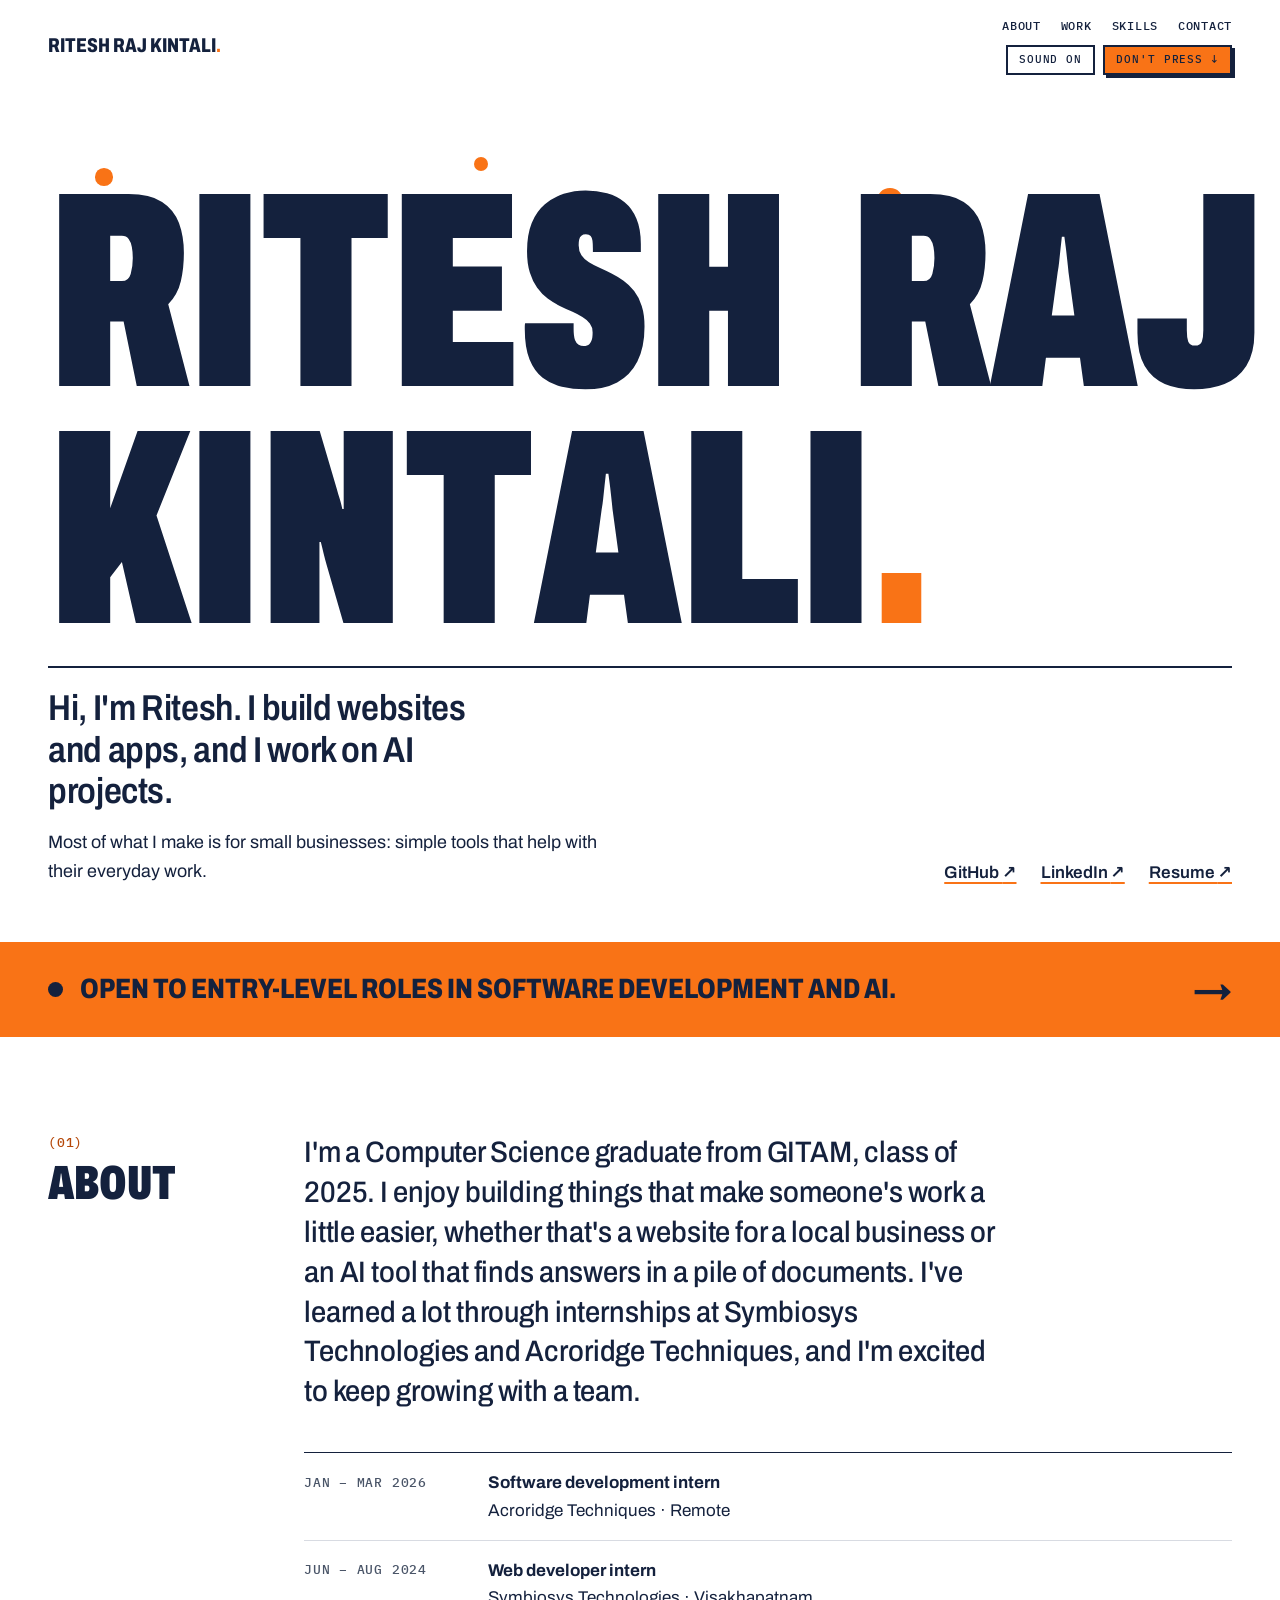
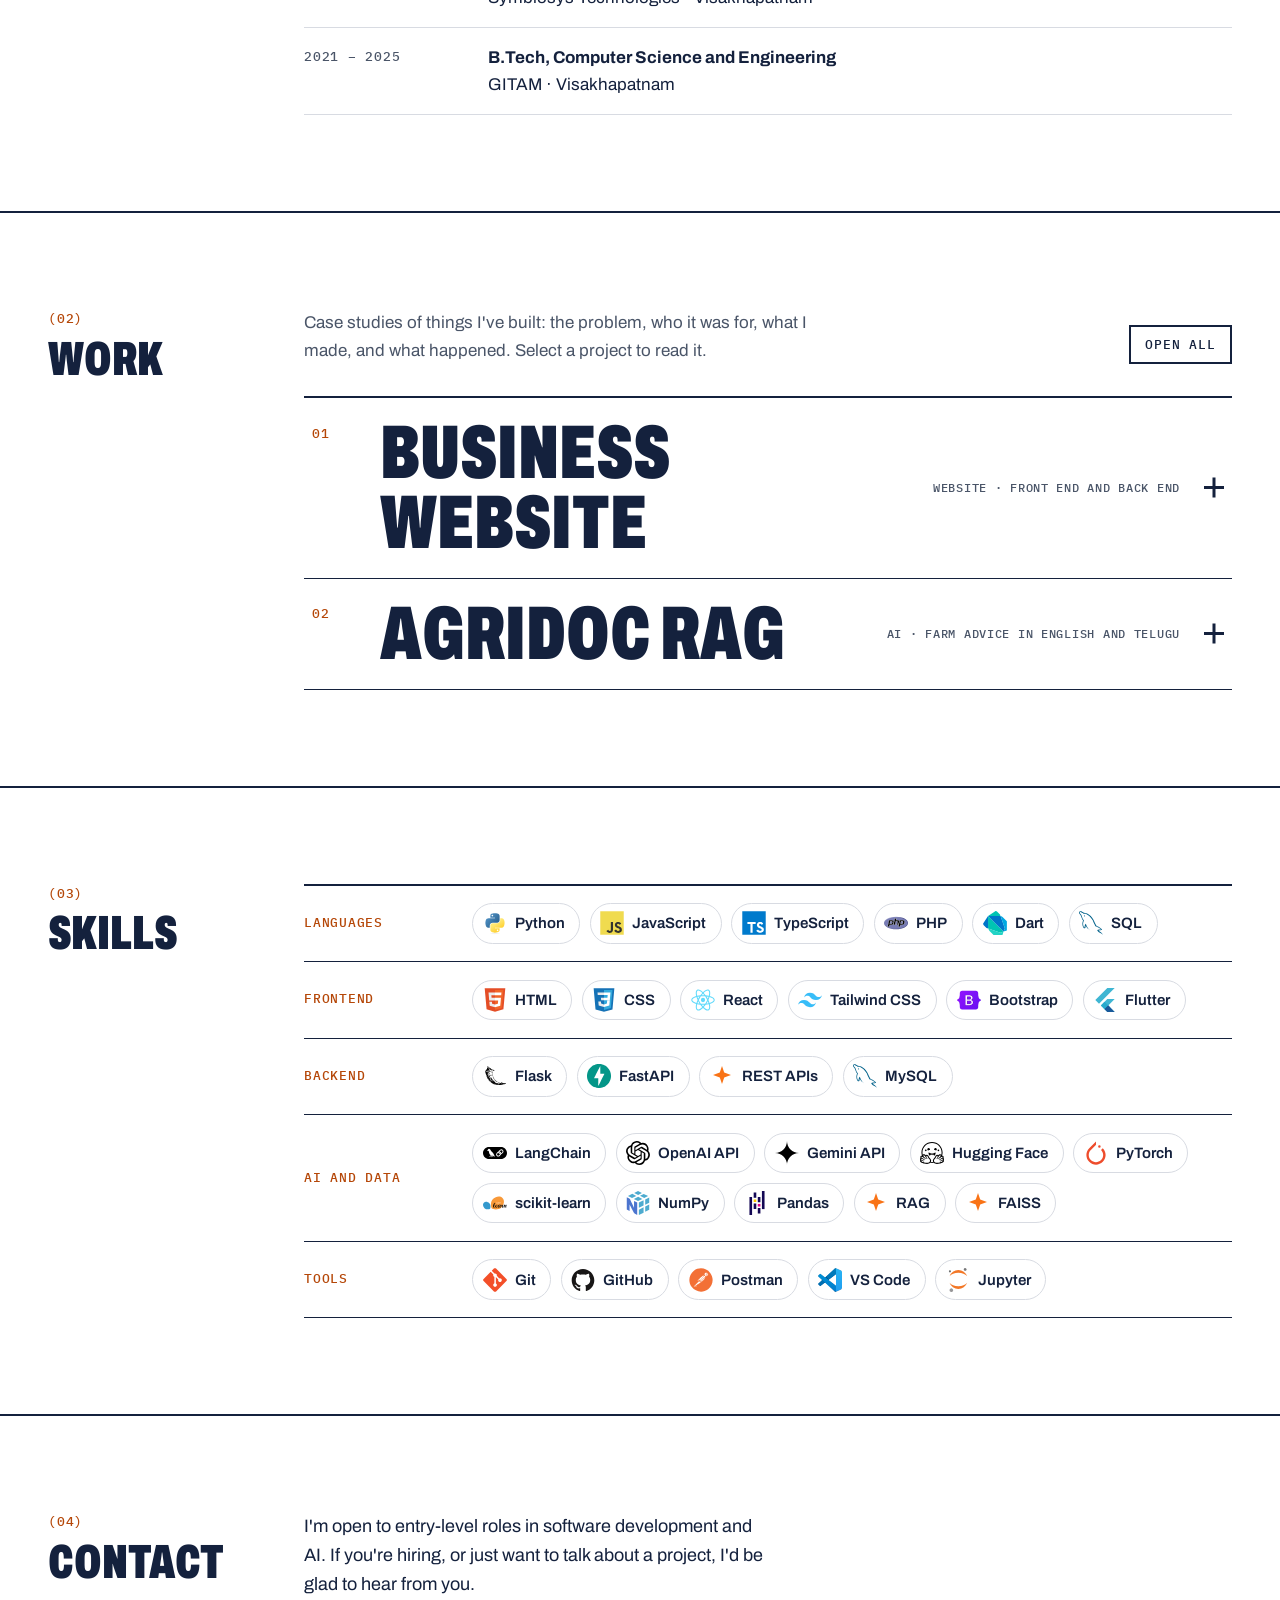
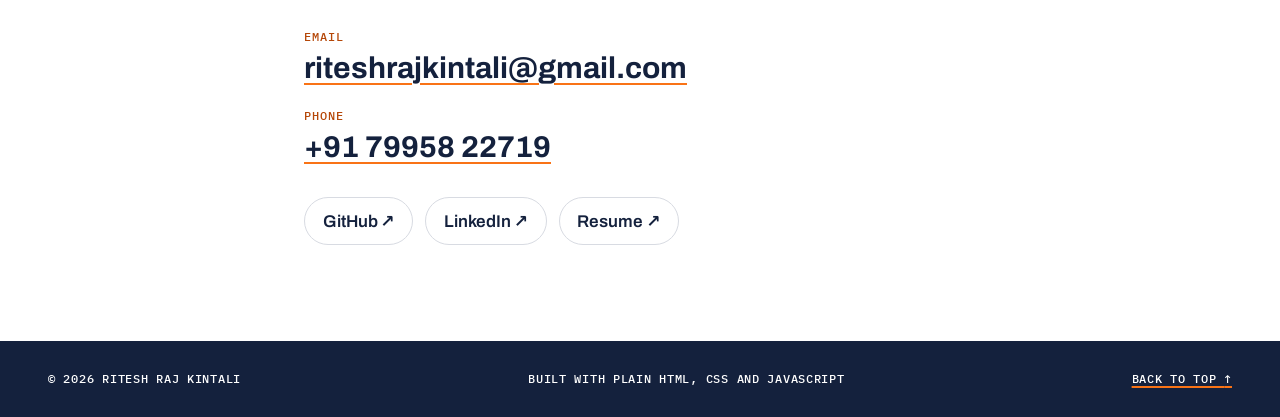
==== commit bbf660c4: "Add a link preview, 404 page, robots.txt, sitemap and locations - Add Open Graph and Twitter tags wi" ====
--- a/index.html
+++ b/index.html
@@ -5,15 +5,25 @@
   <meta name="viewport" content="width=device-width, initial-scale=1">
   <title>Ritesh Raj Kintali, AI engineer and developer</title>
   <meta name="description" content="Ritesh Raj Kintali is an AI engineer and web and app developer building practical tools for small businesses, including RAG projects. Open to entry-level roles in software development and AI.">
+  <link rel="canonical" href="https://riteshrajkintali.vercel.app/">
+  <meta property="og:type" content="website">
+  <meta property="og:url" content="https://riteshrajkintali.vercel.app/">
+  <meta property="og:title" content="Ritesh Raj Kintali, AI engineer and developer">
+  <meta property="og:description" content="I build websites, apps and AI tools. Open to entry-level roles in software development and AI.">
+  <meta property="og:image" content="https://riteshrajkintali.vercel.app/images/og-image.jpg">
+  <meta property="og:image:width" content="1200">
+  <meta property="og:image:height" content="630">
+  <meta property="og:image:alt" content="Ritesh Raj Kintali's portfolio: his name in large letters with an illustrated character leaning on it.">
+  <meta name="twitter:card" content="summary_large_image">
   <link rel="icon" href="data:image/svg+xml,%3Csvg xmlns='http://www.w3.org/2000/svg' viewBox='0 0 32 32'%3E%3Crect width='32' height='32' fill='%2314213D'/%3E%3Ctext x='6' y='25' font-family='Arial Narrow,Arial,sans-serif' font-size='24' font-weight='900' fill='%23fff'%3ER%3C/text%3E%3Ccircle cx='25' cy='22' r='3.5' fill='%23F97316'/%3E%3C/svg%3E">
   <link rel="preconnect" href="https://fonts.googleapis.com">
   <link rel="preconnect" href="https://fonts.gstatic.com" crossorigin>
   <link href="https://fonts.googleapis.com/css2?family=Archivo:wdth,wght@62..125,400..900&family=IBM+Plex+Mono:wght@400;500&display=swap" rel="stylesheet">
-  <link rel="stylesheet" href="styles.css?v=13">
+  <link rel="stylesheet" href="styles.css?v=14">
   <script>document.documentElement.classList.add('js');</script>
-  <script src="transition.js?v=13" defer></script>
-  <script src="sounds.js?v=13" defer></script>
-  <script src="script.js?v=13" defer></script>
+  <script src="transition.js?v=14" defer></script>
+  <script src="sounds.js?v=14" defer></script>
+  <script src="script.js?v=14" defer></script>
 </head>
 <body>
   <a class="skip-link" href="#main">Skip to content</a>
@@ -135,15 +145,15 @@
         <dl class="timeline reveal">
           <div>
             <dt>Jan – Mar 2026</dt>
-            <dd><strong>Software development intern</strong> Acroridge Techniques</dd>
+            <dd><strong>Software development intern</strong> Acroridge Techniques · Remote</dd>
           </div>
           <div>
             <dt>Jun – Aug 2024</dt>
-            <dd><strong>Web developer intern</strong> Symbiosys Technologies</dd>
+            <dd><strong>Web developer intern</strong> Symbiosys Technologies · Visakhapatnam</dd>
           </div>
           <div>
             <dt>2021 – 2025</dt>
-            <dd><strong>B.Tech, Computer Science and Engineering</strong> GITAM</dd>
+            <dd><strong>B.Tech, Computer Science and Engineering</strong> GITAM · Visakhapatnam</dd>
           </div>
         </dl>
       </div>
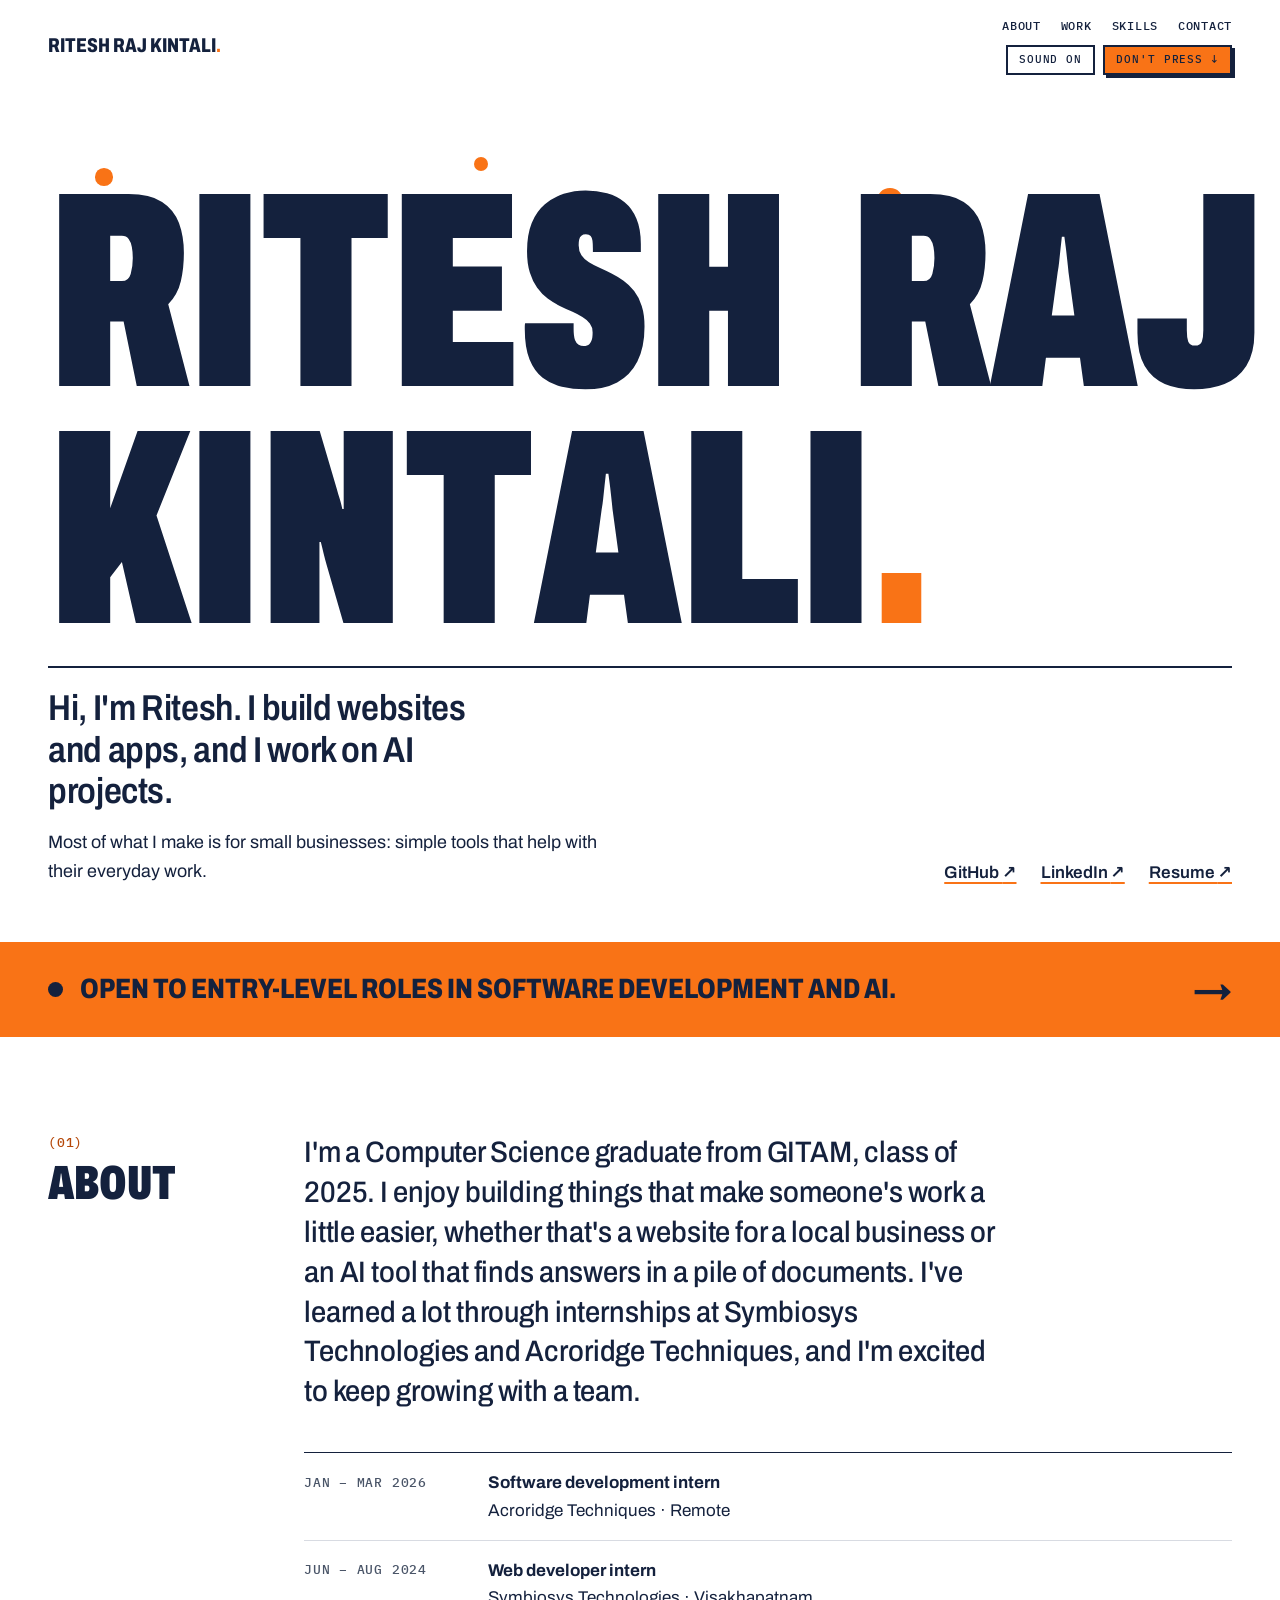
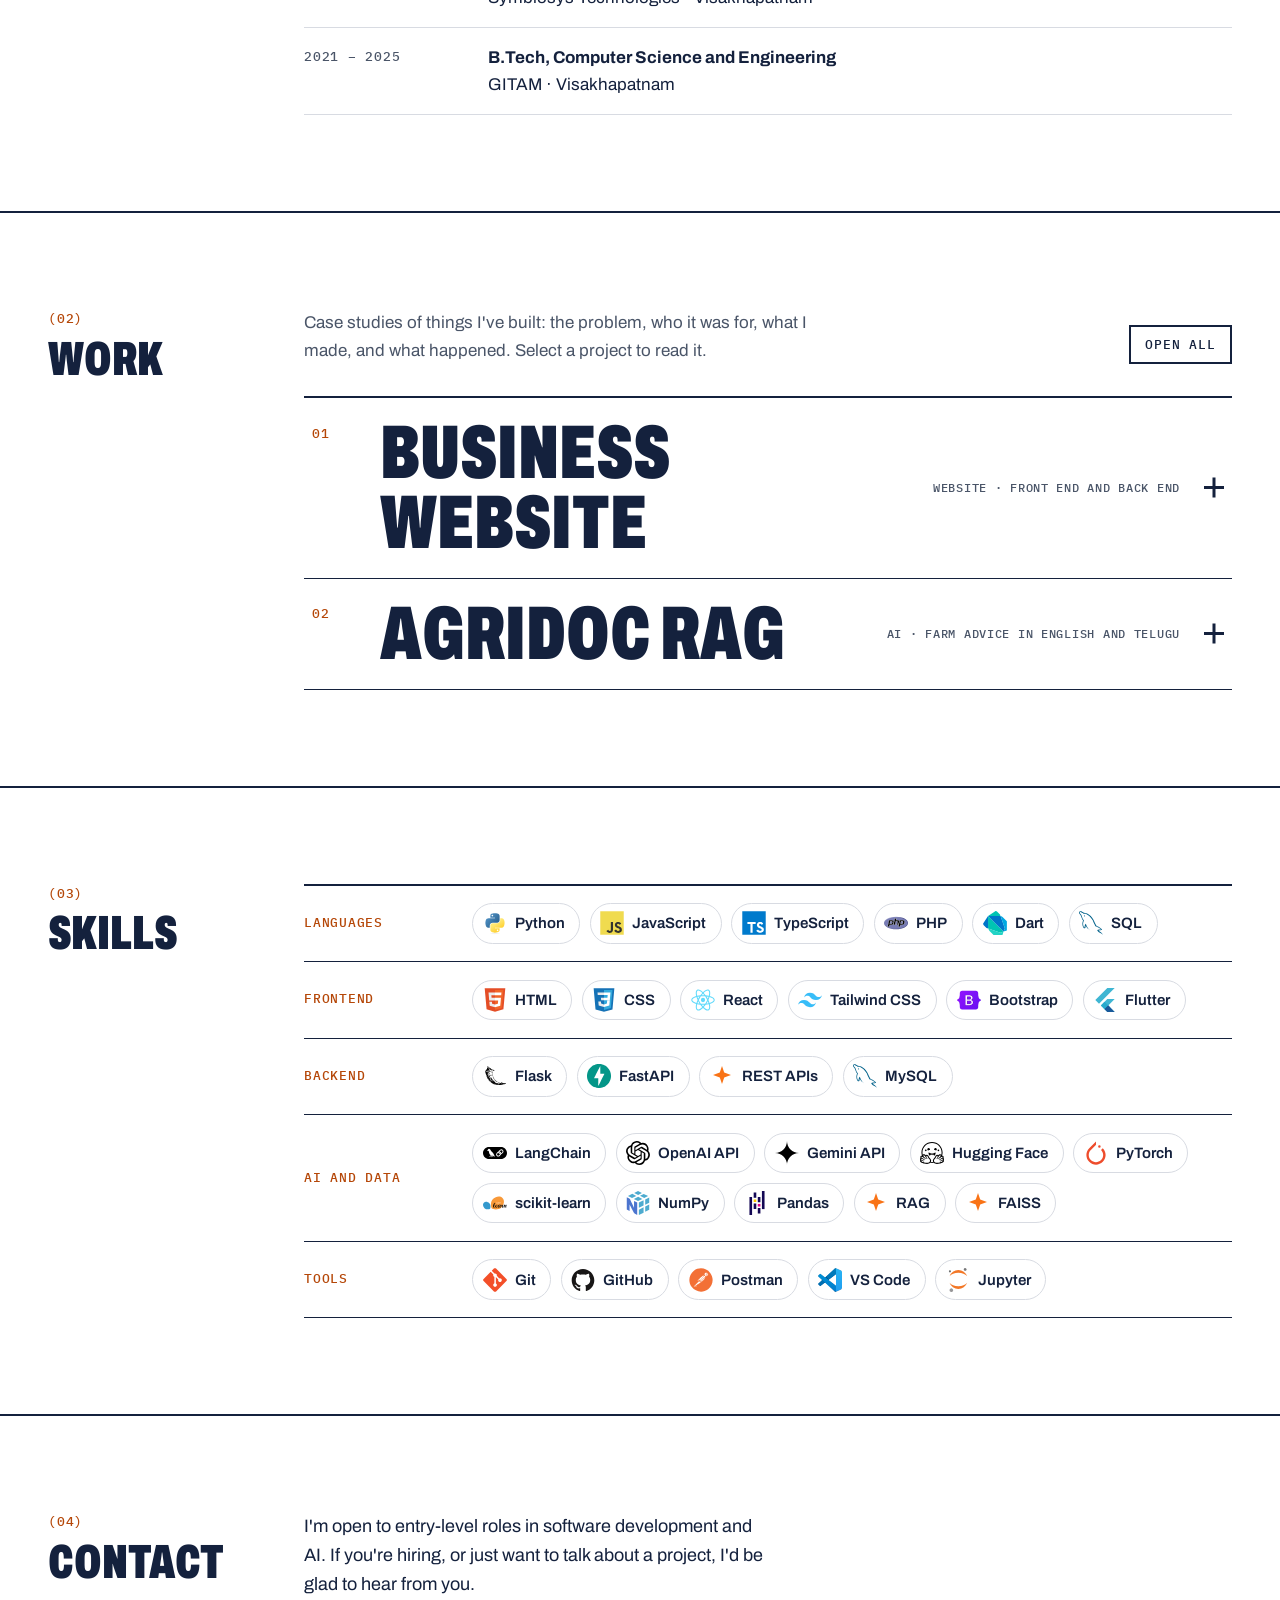
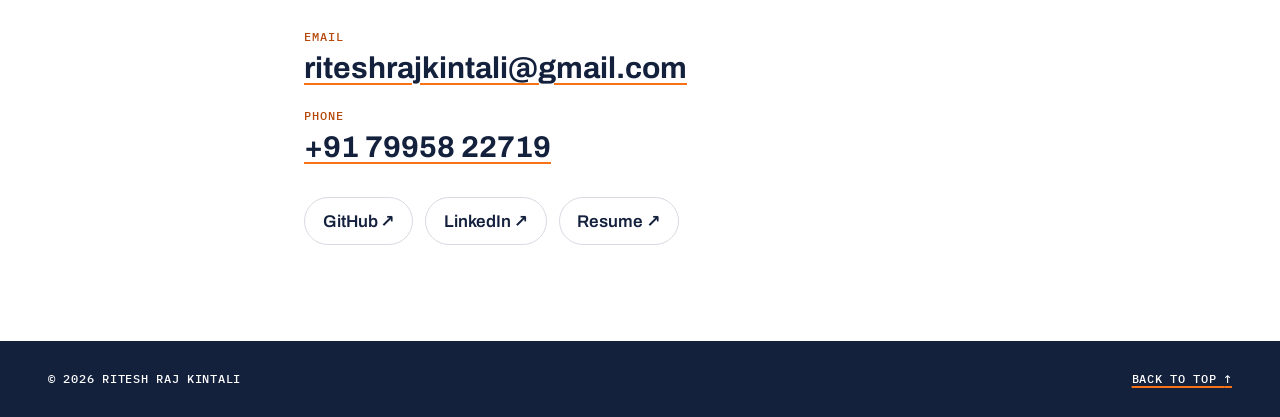
==== commit 5033c939: "Remove the "Built with" line from the footer Co-Authored-By: Claude Opus 5.5 <noreply@anthropic.com>" ====
--- a/index.html
+++ b/index.html
@@ -422,7 +422,6 @@
   <footer class="site-footer">
     <div class="wrap footer-inner">
       <p>© <span id="year">2026</span> Ritesh Raj Kintali</p>
-      <p>Built with plain HTML, CSS and JavaScript</p>
       <p><a href="#top">Back to top <span aria-hidden="true">↑</span></a></p>
     </div>
   </footer>
